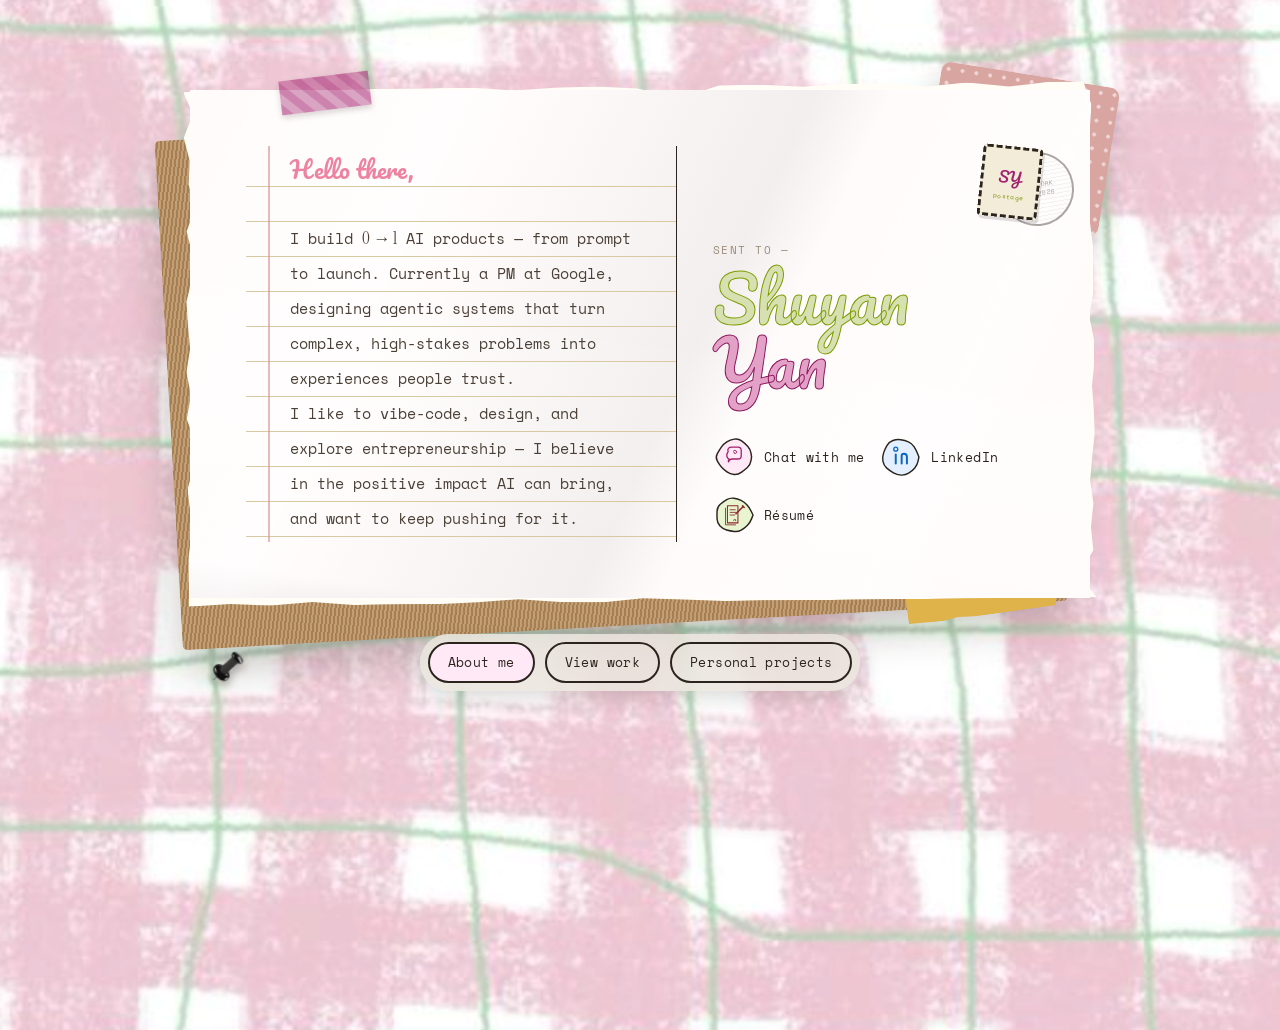
==== docs/index.html @ 8e90c684 "Initial commit" ====
<!DOCTYPE html>
<html lang="en">
<head>
<meta charset="utf-8">
<meta name="viewport" content="width=device-width, initial-scale=1">
<title>Shuyan Yan — Product Manager, Builder, Artist</title>
<link rel="preconnect" href="https://fonts.googleapis.com">
<link rel="preconnect" href="https://fonts.gstatic.com" crossorigin="">
<link href="https://fonts.googleapis.com/css2?family=Instrument+Serif:ital@0;1&family=Hanken+Grotesk:wght@400;500;600;700&family=Pacifico&family=Space+Mono:wght@400;700&display=swap" rel="stylesheet">
<link rel="stylesheet" href="css/style.css">
</head>
<body>

<div id="view-root" class="view-root">

  <!-- ============ ABOUT ME POSTCARD ============ -->
  <section id="view-about" class="postcard-view">
  <div style="width:100%; max-width:900px; animation:cardIn .45s cubic-bezier(.2,.7,.2,1); position:relative;">
    <div style="position: absolute; top: 26px; left: -22px; right: 36px; bottom: -28px; background-color: #b78e5c; background-image: repeating-linear-gradient(100deg, rgba(255,255,255,0.15) 0 2px, rgba(60,40,20,0.14) 2px 4px); border-radius: 5px; transform: rotate(-3.2deg); box-shadow: 0 20px 40px rgba(43,36,29,0.25); z-index: 0"></div>
    <div style="position:absolute; top:-16px; right:-20px; width:180px; height:150px; background-color:#d9a5a0; background-image:radial-gradient(circle, rgba(255,255,255,0.55) 1.6px, transparent 1.7px); background-size:14px 14px; border-radius:10px; transform:rotate(9deg); box-shadow:0 14px 28px rgba(43,36,29,0.2); z-index:0;"></div>
    <div style="position:absolute; bottom:-18px; right:40px; width:150px; height:120px; background-color:#e0b24a; transform:rotate(-8deg); filter:drop-shadow(0 10px 18px rgba(43,36,29,0.22)); z-index:0; clip-path:polygon(0% 0%, 11.11% 0%, 22.22% 0%, 33.33% 1.37%, 44.44% 0%, 55.56% 0.46%, 66.67% 0%, 77.78% 0.83%, 88.89% 0.18%, 100% 0.51%, 100% 11.11%, 100% 22.22%, 99.69% 33.33%, 99.17% 44.44%, 99.64% 55.56%, 99.45% 66.67%, 99.58% 77.78%, 100% 88.89%, 98.95% 100%, 88.89% 100%, 77.78% 99.86%, 66.67% 99.9%, 55.56% 100%, 44.44% 99.69%, 33.33% 98.42%, 22.22% 100%, 11.11% 99.16%, 0% 98.48%, 0% 88.89%, 0% 77.78%, 0.72% 66.67%, 0.79% 55.56%, 0.01% 44.44%, 0.55% 33.33%, 0% 22.22%, 0% 11.11%);"></div>
    <div style="position:absolute; inset:-4px; z-index:1; background:#fffdf6; transform:rotate(-0.6deg); clip-path:polygon(0.00% 0.30%, 4.55% 0.00%, 9.09% 0.00%, 13.64% 0.41%, 18.18% 0.14%, 22.73% 0.00%, 27.27% 0.00%, 31.82% 0.00%, 36.36% 0.62%, 40.91% 0.17%, 45.45% 0.00%, 50.00% 0.49%, 54.55% 2.48%, 59.09% 0.00%, 63.64% 0.00%, 68.18% 0.48%, 72.73% 0.00%, 77.27% 0.00%, 81.82% 0.69%, 86.36% 0.00%, 90.91% 0.85%, 95.45% 0.00%, 99.11% 0.00%, 100.00% 4.55%, 99.78% 9.09%, 99.65% 13.64%, 99.61% 18.18%, 99.23% 22.73%, 99.68% 27.27%, 100.00% 31.82%, 100.00% 36.36%, 100.00% 40.91%, 99.49% 45.45%, 100.00% 50.00%, 100.00% 54.55%, 99.73% 59.09%, 99.90% 63.64%, 99.98% 68.18%, 99.67% 72.73%, 99.42% 77.27%, 99.75% 81.82%, 99.45% 86.36%, 99.69% 90.91%, 98.12% 95.45%, 100.00% 100.00%, 95.45% 100.00%, 90.91% 100.00%, 86.36% 100.00%, 81.82% 100.00%, 77.27% 100.00%, 72.73% 100.00%, 68.18% 99.99%, 63.64% 99.91%, 59.09% 100.00%, 54.55% 99.61%, 50.00% 99.27%, 45.45% 100.00%, 40.91% 99.82%, 36.36% 99.20%, 31.82% 99.74%, 27.27% 100.00%, 22.73% 100.00%, 18.18% 100.00%, 13.64% 99.31%, 9.09% 99.93%, 4.55% 99.56%, 0.00% 100.00%, 0.00% 95.45%, 0.00% 90.91%, 0.36% 86.36%, 0.30% 81.82%, 0.00% 77.27%, 0.73% 72.73%, 0.95% 68.18%, 0.00% 63.64%, 0.49% 59.09%, 0.02% 54.55%, 0.45% 50.00%, 0.24% 45.45%, 0.10% 40.91%, 0.76% 36.36%, 0.82% 31.82%, 0.20% 27.27%, 1.17% 22.73%, 0.47% 18.18%, 0.62% 13.64%, 0.00% 9.09%, 1.02% 4.55%);"></div>
    <div style="position: relative; z-index: 1; background-color: #f2ead7; background-image: linear-gradient(115deg, rgba(255,255,255,0) 0%, rgba(255,255,255,0.55) 24%, rgba(255,255,255,0) 30%, rgba(43,36,29,0.1) 55%, rgba(43,36,29,0) 62%, rgba(255,255,255,0.45) 80%, rgba(255,255,255,0) 88%), linear-gradient(8deg, rgba(43,36,29,0.12) 0%, rgba(43,36,29,0) 6%, rgba(255,255,255,0.4) 46%, rgba(255,255,255,0) 52%), url("assets/paper-noise.png"); background-size: 100% 100%, 100% 100%, 140px 140px; background-repeat: no-repeat, no-repeat, repeat; border: 2.5px solid #2b241d; border-radius: 14px; filter:drop-shadow(0 24px 38px rgba(43,36,29,0.28)); overflow: hidden; transform: rotate(-0.6deg); border-style: none; clip-path:polygon(0.00% 0.30%, 4.55% 0.00%, 9.09% 0.00%, 13.64% 0.41%, 18.18% 0.14%, 22.73% 0.00%, 27.27% 0.00%, 31.82% 0.00%, 36.36% 0.62%, 40.91% 0.17%, 45.45% 0.00%, 50.00% 0.49%, 54.55% 2.48%, 59.09% 0.00%, 63.64% 0.00%, 68.18% 0.48%, 72.73% 0.00%, 77.27% 0.00%, 81.82% 0.69%, 86.36% 0.00%, 90.91% 0.85%, 95.45% 0.00%, 99.11% 0.00%, 100.00% 4.55%, 99.78% 9.09%, 99.65% 13.64%, 99.61% 18.18%, 99.23% 22.73%, 99.68% 27.27%, 100.00% 31.82%, 100.00% 36.36%, 100.00% 40.91%, 99.49% 45.45%, 100.00% 50.00%, 100.00% 54.55%, 99.73% 59.09%, 99.90% 63.64%, 99.98% 68.18%, 99.67% 72.73%, 99.42% 77.27%, 99.75% 81.82%, 99.45% 86.36%, 99.69% 90.91%, 98.12% 95.45%, 100.00% 100.00%, 95.45% 100.00%, 90.91% 100.00%, 86.36% 100.00%, 81.82% 100.00%, 77.27% 100.00%, 72.73% 100.00%, 68.18% 99.99%, 63.64% 99.91%, 59.09% 100.00%, 54.55% 99.61%, 50.00% 99.27%, 45.45% 100.00%, 40.91% 99.82%, 36.36% 99.20%, 31.82% 99.74%, 27.27% 100.00%, 22.73% 100.00%, 18.18% 100.00%, 13.64% 99.31%, 9.09% 99.93%, 4.55% 99.56%, 0.00% 100.00%, 0.00% 95.45%, 0.00% 90.91%, 0.36% 86.36%, 0.30% 81.82%, 0.00% 77.27%, 0.73% 72.73%, 0.95% 68.18%, 0.00% 63.64%, 0.49% 59.09%, 0.02% 54.55%, 0.45% 50.00%, 0.24% 45.45%, 0.10% 40.91%, 0.76% 36.36%, 0.82% 31.82%, 0.20% 27.27%, 1.17% 22.73%, 0.47% 18.18%, 0.62% 13.64%, 0.00% 9.09%, 1.02% 4.55%);">
      <div style="position:absolute; inset:8px; border:1px solid #cbb994; border-radius:8px; pointer-events:none;"></div>
      <div style="position:absolute; top:-14px; left:clamp(30px,10%,120px); width:90px; height:34px; background:repeating-linear-gradient(45deg, rgba(162,32,110,0.55) 0 8px, rgba(162,32,110,0.4) 8px 16px); transform:rotate(-7deg); box-shadow:0 3px 6px rgba(43,36,29,0.18); z-index:8;"></div>

      <div style="padding: clamp(28px,5vw,56px); position: relative; background-color: #FFFBFB; background-image: linear-gradient(115deg, rgba(255,255,255,0) 0%, rgba(255,255,255,0.5) 24%, rgba(255,255,255,0) 30%, rgba(43,36,29,0.06) 55%, rgba(43,36,29,0) 62%, rgba(255,255,255,0.4) 80%, rgba(255,255,255,0) 88%), linear-gradient(8deg, rgba(43,36,29,0.07) 0%, rgba(43,36,29,0) 6%, rgba(255,255,255,0.35) 46%, rgba(255,255,255,0) 52%), url("assets/paper-noise.png"); background-size: 100% 100%, 100% 100%, 140px 140px; background-repeat: no-repeat, no-repeat, repeat; background-blend-mode: multiply, multiply, multiply">
        <div style="display:grid; grid-template-columns:minmax(0,1.2fr) minmax(0,1fr); gap:0; align-items:stretch;">

          <!-- MESSAGE SIDE -->
          <div style="position:relative; padding:6px clamp(20px,3vw,36px) 6px 4px; background-image:repeating-linear-gradient(to bottom, transparent 0 34px, #d8c9a3 34px 35px); background-position:0 6px;">
            <div style="position:absolute; top:0; bottom:0; left:clamp(12px,2vw,22px); width:1.5px; background:#d69090; opacity:0.6;"></div>
            <div style="padding-left:clamp(26px,3.8vw,40px);">
              <p style="margin: 0 0 34px; font-family: 'Pacifico',cursive; font-size: 24px; color: #ED83A1; line-height: 35px">Hello there,</p>
              <p style="margin:0; font-family:'Space Mono',monospace; font-size:15px; line-height:35px; color:#4a4036;">I build <span style="font-family:'Instrument Serif',serif; font-size:1.15em;">0 → 1</span> AI products — from prompt to launch. Currently a PM at Google, designing agentic systems that turn complex, high-stakes problems into experiences people trust.</p>
              <p style="margin:0; font-family:'Space Mono',monospace; font-size:15px; line-height:35px; color:#4a4036;">I like to vibe-code, design, and explore entrepreneurship — I believe in the positive impact AI can bring, and want to keep pushing for it.</p>
            </div>
          </div>

          <!-- ADDRESS SIDE -->
          <div style="position:relative; padding:0 0 0 clamp(20px,3vw,36px); border-left:1.5px solid #2b241d; display:flex; flex-direction:column;">
            <div style="display:flex; justify-content:flex-end; height:70px; margin-bottom:clamp(14px,3vh,26px);">
              <div style="position:relative; width:54px; height:66px;">
                <div style="position:absolute; top:6px; left:20px; width:70px; height:70px; border-radius:50%; border:2px solid #2b241d; opacity:0.4; mix-blend-mode:multiply; transform:rotate(-10deg); display:flex; flex-direction:column; align-items:center; justify-content:center; background:repeating-linear-gradient(0deg, transparent 0 3px, rgba(43,36,29,0.12) 3px 4px);">
                  <span style="font-family:'Space Mono',monospace; font-size:6.5px; letter-spacing:0.05em; color:#2b241d;">NEW YORK</span>
                  <span style="font-family:'Space Mono',monospace; font-size:6.5px; letter-spacing:0.05em; color:#2b241d;">JUL 2026</span>
                </div>
                <div style="position:relative; width:54px; height:66px; background:#f3ecd8; border:3px dashed #2b241d; border-radius:4px; transform:rotate(6deg); display:flex; flex-direction:column; align-items:center; justify-content:center; gap:2px; box-shadow:2px 3px 0 rgba(43,36,29,0.15);">
                  <span style="font-family:'Pacifico',cursive; font-size:15px; color:#a2206e;">SY</span>
                  <span style="font-family:'Space Mono',monospace; font-size:6px; letter-spacing:0.08em; color:#729003;">postage</span>
                </div>
              </div>
            </div>

            <div style="font-family:'Space Mono',monospace; font-size:10.5px; letter-spacing:0.14em; text-transform:uppercase; color:#9a8c78; margin-bottom:8px;">Sent to —</div>
            <h1 style="margin:0; font-family:'Pacifico',cursive; font-weight:400; font-size:clamp(38px,6vw,64px); line-height:1;"><span style="display:block; color:#d7e0b1; -webkit-text-stroke:1px #7c9c00; text-shadow:0 0 0.5px #e5f2bc; animation:glowPulse 4.5s ease-in-out infinite;">Shuyan</span><span style="display:block; color:#e4a1c8; -webkit-text-stroke:1px #8e1a5e; text-shadow:0 0 0.5px #ffd9ee; animation:glowPulse 4.5s ease-in-out infinite 0.6s;">Yan</span></h1>

            <div style="margin-top:12px; padding-top:8px; background-image:repeating-linear-gradient(to bottom, transparent 0 27px, #e2d8c6 27px 28px);"></div>

            <div style="display:flex; flex-wrap:wrap; gap:16px; margin-top:22px;">
              <a href="mailto:hello@shuyanyan.com?subject=Let's%20chat" class="contact-link">
                <svg width="42" height="42" viewBox="0 0 64 64" aria-hidden="true">
                  <path d="M58.8 32.0 Q58.8 32.0 57.8 38.0 Q56.9 44.0 52.4 47.9 Q47.8 51.9 43.0 55.5 Q38.2 59.1 32.1 58.6 Q26.0 58.1 21.3 54.7 Q16.6 51.3 12.8 47.2 Q9.1 43.0 6.3 37.5 Q3.5 32.0 6.6 26.7 Q9.8 21.3 13.0 16.7 Q16.1 12.1 21.1 9.0 Q26.1 5.9 32.3 4.8 Q38.5 3.7 43.6 7.4 Q48.6 11.1 52.8 15.6 Q56.9 20.0 57.9 26.0 Z" fill="#ffe9f6" stroke="#2b241d" stroke-width="2.2" stroke-linecap="round" stroke-linejoin="round"></path>
                  <path d="M23 24 Q21 17 29 17 L38 17 Q43 17 43 22 L43 30 Q43 35 38 35 L29 35 Q27 35 25.5 36.5 L23.5 39.5 Q23 36.5 24.5 35 Q21 34 21 28 Z" fill="none" stroke="#a2206e" stroke-width="2" stroke-linecap="round" stroke-linejoin="round"></path>
                  <path d="M31 23 q2.5 -2.5 4.5 0 q2 2.6 -1 3.6 q-2.8 0.9 -2.6 -1.6" fill="none" stroke="#a2206e" stroke-width="1.5" stroke-linecap="round"></path>
                </svg>
                Chat with me
              </a>
              <a href="https://www.linkedin.com/in/shuyan-yan" target="_blank" rel="noopener" class="contact-link">
                <svg width="42" height="42" viewBox="0 0 64 64" aria-hidden="true">
                  <path d="M59.3 32.0 Q59.3 32.0 58.1 38.0 Q57.0 44.0 53.0 48.7 Q49.1 53.4 43.7 56.7 Q38.4 60.0 32.1 59.6 Q25.8 59.1 20.5 56.1 Q15.2 53.1 10.3 48.9 Q5.5 44.8 4.4 38.4 Q3.4 32.0 5.4 26.1 Q7.3 20.1 10.5 14.6 Q13.7 9.1 19.7 6.9 Q25.8 4.6 31.8 5.7 Q37.8 6.7 43.2 8.9 Q48.6 11.2 51.8 16.1 Q55.0 20.9 57.2 26.5 Z" fill="#e4f0ff" stroke="#2b241d" stroke-width="2.2" stroke-linecap="round" stroke-linejoin="round"></path>
                  <circle cx="24" cy="20" r="3" fill="none" stroke="#0a66c2" stroke-width="2"></circle>
                  <path d="M24 28 L24 42" stroke="#0a66c2" stroke-width="3" stroke-linecap="round"></path>
                  <path d="M33 42 L33 30 Q33 27 36.5 27 Q41 27 41 32 L41 42" fill="none" stroke="#0a66c2" stroke-width="3" stroke-linecap="round" stroke-linejoin="round"></path>
                </svg>
                LinkedIn
              </a>
              <a href="Shuyan-Yan-Resume.pdf" download="" class="contact-link">
                <svg width="42" height="42" viewBox="0 0 64 64" aria-hidden="true">
                  <path d="M61.0 32.0 Q61.0 32.0 58.7 37.9 Q56.5 43.8 52.2 47.9 Q48.0 52.1 43.0 55.0 Q37.9 57.9 32.2 57.1 Q26.5 56.3 20.7 54.8 Q15.0 53.3 10.7 48.8 Q6.4 44.3 6.2 38.2 Q5.9 32.0 6.2 25.8 Q6.4 19.7 11.1 15.7 Q15.8 11.7 20.9 8.7 Q26.0 5.6 31.8 6.5 Q37.6 7.3 42.7 9.8 Q47.7 12.3 51.6 16.5 Q55.5 20.7 58.2 26.3 Z" fill="#e8f5d0" stroke="#2b241d" stroke-width="2.2" stroke-linecap="round" stroke-linejoin="round"></path>
                  <path d="M22 18 L38 18 L38 44 L22 44 Z" fill="none" stroke="#8a2a2a" stroke-width="1.6" stroke-linejoin="round"></path>
                  <path d="M19 21 L19 47 L35 47" fill="none" stroke="#8a2a2a" stroke-width="1.3" stroke-linejoin="round"></path>
                  <path d="M26 24 L34 24 M26 28 L35 28 M26 32 L33 32" stroke="#8a2a2a" stroke-width="1.3" stroke-linecap="round"></path>
                  <path d="M31 40 q2 -2.5 3.5 -0.8 q1.2 1.4 -0.8 1.6" fill="none" stroke="#8a2a2a" stroke-width="1.3" stroke-linecap="round"></path>
                  <path d="M35 30 L46 19" stroke="#8a2a2a" stroke-width="2.4" stroke-linecap="round"></path>
                  <path d="M45 18 L47.5 20.5" stroke="#8a2a2a" stroke-width="2.4" stroke-linecap="round"></path>
                </svg>
                Résumé
              </a>
            </div>
          </div>
        </div>
      </div>
      <img src="assets/pin-black.png" style="position: absolute; width: 36px; transform: rotate(13deg); filter: drop-shadow(2px 5px 4px rgba(43,36,29,0.35)); z-index: 9; pointer-events: none; left: 24px; top: 558px" alt="">
    </div>
  </div>
  </section>

  <!-- ============ WORK POSTCARD ============ -->
  <section id="view-work" class="postcard-view hidden">
  <div style="width: 100%; max-width: 980px; animation: cardIn .45s cubic-bezier(.2,.7,.2,1); position: relative">
    <div style="position: absolute; top: 26px; left: 34px; right: -24px; bottom: -26px; background-color: #b78e5c; background-image: repeating-linear-gradient(100deg, rgba(255,255,255,0.15) 0 2px, rgba(60,40,20,0.14) 2px 4px); border-radius: 10px; transform: rotate(2.8deg); box-shadow: 0 20px 40px rgba(43,36,29,0.25); z-index: 0; width: 796px; height: 828px"></div>
    <div style="position:absolute; top:-16px; left:-20px; width:180px; height:150px; background-color:#a9bd8f; background-image:linear-gradient(45deg, rgba(255,255,255,0.35) 25%, transparent 25%, transparent 75%, rgba(255,255,255,0.35) 75%), linear-gradient(45deg, rgba(255,255,255,0.35) 25%, transparent 25%, transparent 75%, rgba(255,255,255,0.35) 75%); background-size:16px 16px; background-position:0 0, 8px 8px; border-radius:10px; transform:rotate(-9deg); box-shadow:0 14px 28px rgba(43,36,29,0.2); z-index:0;"></div>
    <div style="position:absolute; bottom:-18px; left:44px; width:150px; height:120px; background-color:#e0785a; transform:rotate(7deg); filter:drop-shadow(0 10px 18px rgba(43,36,29,0.22)); z-index:0; clip-path:polygon(0% 1.35%, 11.11% 0%, 22.22% 0.19%, 33.33% 0%, 44.44% 0%, 55.56% 0.4%, 66.67% 0%, 77.78% 0.55%, 88.89% 0%, 100% 0%, 100% 11.11%, 100% 22.22%, 99.69% 33.33%, 100% 44.44%, 99.92% 55.56%, 99.12% 66.67%, 99.39% 77.78%, 98.96% 88.89%, 100% 100%, 88.89% 98.65%, 77.78% 98.93%, 66.67% 100%, 55.56% 98.74%, 44.44% 100%, 33.33% 99.77%, 22.22% 99.31%, 11.11% 98.58%, 0% 100%, 0% 88.89%, 0.67% 77.78%, 0.07% 66.67%, 1.26% 55.56%, 0% 44.44%, 0% 33.33%, 0.79% 22.22%, 0.54% 11.11%);"></div>
    <div style="position: absolute; inset: -4px; z-index: 1; background: #fffdf6; transform: rotate(0.5deg); clip-path: polygon(0.00% 0.00%, 4.55% 0.34%, 9.09% 0.00%, 13.64% 0.00%, 18.18% 0.00%, 22.73% 0.60%, 27.27% 0.12%, 31.82% 1.19%, 36.36% 0.00%, 40.91% 0.00%, 45.45% 0.00%, 50.00% 0.38%, 54.55% 0.00%, 59.09% 0.00%, 63.64% 0.69%, 68.18% 0.00%, 72.73% 0.00%, 77.27% 0.32%, 81.82% 0.00%, 86.36% 0.00%, 90.91% 0.00%, 95.45% 0.00%, 100.00% 0.00%, 100.00% 4.55%, 98.34% 9.09%, 100.00% 13.64%, 100.00% 18.18%, 100.00% 22.73%, 100.00% 27.27%, 99.34% 31.82%, 100.00% 36.36%, 99.18% 40.91%, 99.87% 45.45%, 99.62% 50.00%, 99.21% 54.55%, 99.23% 59.09%, 96.95% 63.64%, 99.39% 68.18%, 99.49% 72.73%, 100.00% 77.27%, 99.62% 81.82%, 99.59% 86.36%, 100.00% 90.91%, 99.77% 95.45%, 100.00% 100.00%, 95.45% 99.99%, 90.91% 100.00%, 86.36% 99.89%, 81.82% 99.68%, 77.27% 100.00%, 72.73% 97.62%, 68.18% 100.00%, 63.64% 99.29%, 59.09% 100.00%, 54.55% 100.00%, 50.00% 100.00%, 45.45% 99.69%, 40.91% 100.00%, 36.36% 100.00%, 31.82% 100.00%, 27.27% 99.61%, 22.73% 100.00%, 18.18% 99.36%, 13.64% 100.00%, 9.09% 100.00%, 4.55% 100.00%, 0.00% 100.00%, 0.00% 95.45%, 0.00% 90.91%, 0.65% 86.36%, 0.65% 81.82%, 0.00% 77.27%, 0.84% 72.73%, 2.43% 68.18%, 0.10% 63.64%, 0.00% 59.09%, 1.26% 54.55%, 0.00% 50.00%, 0.00% 45.45%, 0.00% 40.91%, 0.00% 36.36%, 0.00% 31.82%, 1.09% 27.27%, 0.55% 22.73%, 0.00% 18.18%, 0.24% 13.64%, 0.00% 9.09%, 0.42% 4.55%); left: -1px; top: -2px"></div>
    <div style="position: relative; z-index: 1; background-color: #f2ead7; background-image: linear-gradient(115deg, rgba(255,255,255,0) 0%, rgba(255,255,255,0.55) 24%, rgba(255,255,255,0) 30%, rgba(43,36,29,0.1) 55%, rgba(43,36,29,0) 62%, rgba(255,255,255,0.45) 80%, rgba(255,255,255,0) 88%), linear-gradient(8deg, rgba(43,36,29,0.12) 0%, rgba(43,36,29,0) 6%, rgba(255,255,255,0.4) 46%, rgba(255,255,255,0) 52%), url("assets/paper-noise.png"); background-size: 100% 100%, 100% 100%, 140px 140px; background-repeat: no-repeat, no-repeat, repeat; border-radius: 14px; filter: drop-shadow(0 24px 38px rgba(43,36,29,0.28)); overflow: hidden; transform: rotate(0.5deg); clip-path: polygon(0.00% 0.00%, 4.55% 0.34%, 9.09% 0.00%, 13.64% 0.00%, 18.18% 0.00%, 22.73% 0.60%, 27.27% 0.12%, 31.82% 1.19%, 36.36% 0.00%, 40.91% 0.00%, 45.45% 0.00%, 50.00% 0.38%, 54.55% 0.00%, 59.09% 0.00%, 63.64% 0.69%, 68.18% 0.00%, 72.73% 0.00%, 77.27% 0.32%, 81.82% 0.00%, 86.36% 0.00%, 90.91% 0.00%, 95.45% 0.00%, 100.00% 0.00%, 100.00% 4.55%, 98.34% 9.09%, 100.00% 13.64%, 100.00% 18.18%, 100.00% 22.73%, 100.00% 27.27%, 99.34% 31.82%, 100.00% 36.36%, 99.18% 40.91%, 99.87% 45.45%, 99.62% 50.00%, 99.21% 54.55%, 99.23% 59.09%, 96.95% 63.64%, 99.39% 68.18%, 99.49% 72.73%, 100.00% 77.27%, 99.62% 81.82%, 99.59% 86.36%, 100.00% 90.91%, 99.77% 95.45%, 100.00% 100.00%, 95.45% 99.99%, 90.91% 100.00%, 86.36% 99.89%, 81.82% 99.68%, 77.27% 100.00%, 72.73% 97.62%, 68.18% 100.00%, 63.64% 99.29%, 59.09% 100.00%, 54.55% 100.00%, 50.00% 100.00%, 45.45% 99.69%, 40.91% 100.00%, 36.36% 100.00%, 31.82% 100.00%, 27.27% 99.61%, 22.73% 100.00%, 18.18% 99.36%, 13.64% 100.00%, 9.09% 100.00%, 4.55% 100.00%, 0.00% 100.00%, 0.00% 95.45%, 0.00% 90.91%, 0.65% 86.36%, 0.65% 81.82%, 0.00% 77.27%, 0.84% 72.73%, 2.43% 68.18%, 0.10% 63.64%, 0.00% 59.09%, 1.26% 54.55%, 0.00% 50.00%, 0.00% 45.45%, 0.00% 40.91%, 0.00% 36.36%, 0.00% 31.82%, 1.09% 27.27%, 0.55% 22.73%, 0.00% 18.18%, 0.24% 13.64%, 0.00% 9.09%, 0.42% 4.55%)">
      <div style="position: absolute; inset: 8px; border: 1px solid #cbb994; border-radius: 8px; pointer-events: none; left: 23px; top: 25px"></div>
      <div style="position:absolute; top:-14px; right:clamp(30px,10%,120px); width:90px; height:34px; background:repeating-linear-gradient(45deg, rgba(114,144,3,0.55) 0 8px, rgba(114,144,3,0.4) 8px 16px); transform:rotate(6deg); box-shadow:0 3px 6px rgba(43,36,29,0.18); z-index:8;"></div>

      <div style="padding: clamp(30px,5vw,56px); position: relative; background-color: #FFFBFBD4; background-image: linear-gradient(115deg, rgba(255,255,255,0) 0%, rgba(255,255,255,0.5) 24%, rgba(255,255,255,0) 30%, rgba(43,36,29,0.06) 55%, rgba(43,36,29,0) 62%, rgba(255,255,255,0.4) 80%, rgba(255,255,255,0) 88%), linear-gradient(8deg, rgba(43,36,29,0.07) 0%, rgba(43,36,29,0) 6%, rgba(255,255,255,0.35) 46%, rgba(255,255,255,0) 52%), url("assets/paper-noise.png"); background-size: 100% 100%, 100% 100%, 140px 140px; background-repeat: no-repeat, no-repeat, repeat; background-blend-mode: multiply, multiply, multiply; max-height:calc(100vh - 210px); overflow-y:auto;">
        <div style="display:flex; align-items:center; justify-content:space-between; gap:16px; margin-bottom:clamp(28px,4vh,44px);">
          <h2 style="margin:0; font-family:'Space Mono',monospace; font-weight:400; font-size:clamp(26px,3.4vw,42px); line-height:1.1; color:#2b241d;">Where I've worked</h2>
          <div style="width:52px; height:64px; background:#f3ecd8; border:3px dashed #2b241d; border-radius:4px; transform:rotate(-5deg); display:flex; flex-direction:column; align-items:center; justify-content:center; gap:2px; flex-shrink:0; box-shadow:2px 3px 0 rgba(43,36,29,0.15);">
            <span style="font-family:'Pacifico',cursive; font-size:14px; color:#a2206e;">SY</span>
            <span style="font-family:'Space Mono',monospace; font-size:6px; letter-spacing:0.08em; color:#729003;">postage</span>
          </div>
        </div>

        <div style="display:grid; grid-template-columns:110px 1fr; gap:clamp(16px,3vw,32px); padding:22px 0; border-top:1px solid #dccfb8;">
          <div style="font-family:'Space Mono',monospace; font-size:13px; color:#6f6354; letter-spacing:0.03em; padding-top:5px;">2025 — Now</div>
          <div>
            <h3 style="margin:0 0 4px; font-size:clamp(17px,1.8vw,22px); font-weight:600; color:#2b241d; font-family:'Space Mono',monospace;">Product Manager <span style="color:#9a8c78; font-weight:400;">· Google Ads</span> <span style="color:#9b6d2b; font-weight:400;">· New York</span></h3>
            <p style="margin:0; font-size:14.5px; line-height:1.6; color:#4a4036; max-width:62ch;">Building AI agents that help advertisers understand the effectiveness of their marketing investments — combining reasoning, tools, and human-in-the-loop flows to make measurement clear and trustworthy.</p>
            <div style="margin-top:16px; display:flex; flex-direction:column; gap:8px;">
              <div style="font-family:'Space Mono',monospace; font-size:10.5px; letter-spacing:0.1em; text-transform:uppercase; color:var(--accent,#b5613a);">↗ Recent launch &amp; press</div>
              <a href="https://blog.google/products/ads-commerce/ask-advisor/" target="_blank" rel="noopener" class="press-link" style="display:flex; flex-direction:column; gap:6px; max-width:360px; padding:13px 15px; background:#ffffff; border:1px solid #e2d8c6; border-radius:14px; text-decoration:none;">
                <span style="display:flex; align-items:center; justify-content:space-between; font-family:'Space Mono',monospace; font-size:10px; letter-spacing:0.06em; text-transform:uppercase; color:#9a8c78;"><span>Google Ads Blog</span><span>May 2026 →</span></span>
                <span style="font-size:13.5px; line-height:1.4; font-weight:600; color:#2b241d;">Meet Ask Advisor, your new AI-powered collaborator</span>
              </a>
            </div>
          </div>
        </div>

        <div style="display:grid; grid-template-columns:110px 1fr; gap:clamp(16px,3vw,32px); padding:22px 0; border-top:1px solid #dccfb8;">
          <div style="font-family:'Space Mono',monospace; font-size:13px; color:#6f6354; letter-spacing:0.03em; padding-top:5px;">2024 — 2025</div>
          <div>
            <h3 style="margin: 0 0 4px; font-size: clamp(17px,1.8vw,22px); font-weight: 600; color: #2b241d; font-family: 'Space Mono',monospace;">Associate Product Manager <span style="color: rgb(154, 140, 120); font-weight: 400;">· Google Search&nbsp;</span><span style="color: rgb(154, 140, 120); font-weight: 400; font-size: clamp(17px, 1.8vw, 22px);">·  Bay Area</span></h3><p style="margin:0; font-size:14.5px; line-height:1.6; color:#4a4036; max-width:62ch;">Shipped LLM-powered experiences in Google Search — from prototyping and prompt design to evaluation and large-scale launch.</p>
          </div>
        </div>

        <div style="display:grid; grid-template-columns:110px 1fr; gap:clamp(16px,3vw,32px); padding:22px 0; border-top:1px solid #dccfb8;">
          <div style="font-family:'Space Mono',monospace; font-size:13px; color:#6f6354; letter-spacing:0.03em; padding-top:5px;">Earlier</div>
          <div>
            <h3 style="margin:0 0 12px; font-size:clamp(17px,1.8vw,22px); font-weight:600; color:#2b241d; font-family:'Space Mono',monospace;">Internships</h3>
            <div style="display:flex; flex-wrap:wrap; gap:8px;">
              <span style="font-family:'Space Mono',monospace; font-size:12px; color:#3a3128; border:1px solid #dccfb8; padding:7px 13px; border-radius:100px; background:#f6f1e7;">Google ChromeOS</span>
              <span style="font-family:'Space Mono',monospace; font-size:12px; color:#3a3128; background:#f6f1e7; border:1px solid #dccfb8; padding:7px 13px; border-radius:100px;">Microsoft</span>
              <span style="font-family:'Space Mono',monospace; font-size:12px; color:#3a3128; background:#f6f1e7; border:1px solid #dccfb8; padding:7px 13px; border-radius:100px;">ByteDance</span>
              <span style="font-family:'Space Mono',monospace; font-size:12px; color:#3a3128; background:#f6f1e7; border:1px solid #dccfb8; padding:7px 13px; border-radius:100px;">Coding it Forward</span>
            </div>
          </div>
        </div>

        <div style="display:grid; grid-template-columns:110px 1fr; gap:clamp(16px,3vw,32px); padding:22px 0 0; border-top:1px solid #dccfb8;">
          <div style="font-family:'Space Mono',monospace; font-size:13px; color:var(--accent,#b5613a); letter-spacing:0.03em; padding-top:5px;">Education</div>
          <div>
            <h3 style="margin:0 0 4px; font-size:clamp(17px,1.8vw,22px); font-weight:600; color:#2b241d; font-family:'Space Mono',monospace;">Bachelor's Degree <span style="color:#9a8c78; font-weight:400;">· [ Pomona College ]</span></h3>
            <p style="margin:0; font-size:14.5px; line-height:1.6; color:#4a4036; max-width:62ch;">[ Computer Science ] · [ 2024 ]</p>
          </div>
        </div>

        <div style="display:flex; justify-content:space-between; gap:12px; margin-top:clamp(28px,4vh,40px); padding-top:20px; border-top:1.5px dashed #d8c9a3;">
          <a onclick="goTo('about')" style="cursor:pointer; font-family:'Space Mono',monospace; font-size:12.5px; letter-spacing:0.03em; text-decoration:none; color:#2b241d;">← About me</a>
          <a onclick="goTo('projects')" style="cursor:pointer; font-family:'Space Mono',monospace; font-size:12.5px; letter-spacing:0.03em; text-decoration:none; color:#2b241d;">Personal projects →</a>
        </div>
      <img src="assets/pin-teal.png" style="position: absolute; top: 3px; left: 27px; width: 25px; transform: rotate(-10deg); filter: drop-shadow(rgba(43, 36, 29, 0.35) 2px 5px 4px); z-index: 9; pointer-events: none; height: 33px;" alt=""></div>
    </div>
  </div>
  </section>

  <!-- ============ PERSONAL PROJECTS POSTCARD ============ -->
  <section id="view-projects" class="postcard-view hidden">
  <div style="width:100%; max-width:1080px; animation:cardIn .45s cubic-bezier(.2,.7,.2,1); position:relative;">
    <div style="position:absolute; top:26px; left:-22px; right:34px; bottom:-28px; background-color:#b78e5c; background-image:repeating-linear-gradient(100deg, rgba(255,255,255,0.15) 0 2px, rgba(60,40,20,0.14) 2px 4px); border-radius:10px; transform:rotate(-2.8deg); box-shadow:0 20px 40px rgba(43,36,29,0.25); z-index:0;"></div>
    <div style="position:absolute; top:-16px; right:-22px; width:180px; height:150px; background-color:#8fa8bd; background-image:repeating-linear-gradient(0deg, rgba(255,255,255,0.32) 0 3px, transparent 3px 8px); border-radius:10px; transform:rotate(8deg); box-shadow:0 14px 28px rgba(43,36,29,0.2); z-index:0;"></div>
    <div style="position:absolute; bottom:-18px; left:38px; width:150px; height:120px; background-color:#e2a0c2; transform:rotate(-7deg); filter:drop-shadow(0 10px 18px rgba(43,36,29,0.22)); z-index:0; clip-path:polygon(0% 0%, 11.11% 0.55%, 22.22% 0%, 33.33% 0%, 44.44% 0%, 55.56% 1.03%, 66.67% 0%, 77.78% 0%, 88.89% 0%, 100% 1.37%, 99.39% 11.11%, 98.96% 22.22%, 100% 33.33%, 100% 44.44%, 99.01% 55.56%, 100% 66.67%, 100% 77.78%, 100% 88.89%, 99.69% 100%, 88.89% 99.31%, 77.78% 98.58%, 66.67% 100%, 55.56% 99.55%, 44.44% 98.55%, 33.33% 98.5%, 22.22% 100%, 11.11% 99.86%, 0% 99.9%, 0.79% 88.89%, 0.54% 77.78%, 0% 66.67%, 0% 55.56%, 1.35% 44.44%, 0% 33.33%, 0% 22.22%, 0% 11.11%);"></div>
    <div style="position:absolute; inset:-4px; z-index:1; background:#fffdf6; transform:rotate(-0.4deg); clip-path:polygon(0.00% 0.39%, 4.55% 0.33%, 9.09% 0.00%, 13.64% 0.22%, 18.18% 0.84%, 22.73% 0.00%, 27.27% 0.00%, 31.82% 0.63%, 36.36% 0.00%, 40.91% 0.57%, 45.45% 0.00%, 50.00% 0.00%, 54.55% 0.00%, 59.09% 0.00%, 63.64% 1.92%, 68.18% 1.24%, 72.73% 0.24%, 77.27% 0.00%, 81.82% 0.00%, 86.36% 0.00%, 90.91% 0.00%, 95.45% 0.00%, 99.35% 0.00%, 100.00% 4.55%, 100.00% 9.09%, 99.99% 13.64%, 99.47% 18.18%, 99.91% 22.73%, 99.67% 27.27%, 99.92% 31.82%, 99.59% 36.36%, 99.31% 40.91%, 100.00% 45.45%, 99.97% 50.00%, 100.00% 54.55%, 100.00% 59.09%, 99.95% 63.64%, 99.84% 68.18%, 100.00% 72.73%, 99.96% 77.27%, 100.00% 81.82%, 100.00% 86.36%, 99.12% 90.91%, 99.33% 95.45%, 100.00% 100.00%, 95.45% 100.00%, 90.91% 99.95%, 86.36% 99.92%, 81.82% 99.90%, 77.27% 99.73%, 72.73% 99.56%, 68.18% 97.86%, 63.64% 100.00%, 59.09% 99.88%, 54.55% 100.00%, 50.00% 99.72%, 45.45% 100.00%, 40.91% 100.00%, 36.36% 99.42%, 31.82% 99.76%, 27.27% 99.59%, 22.73% 99.94%, 18.18% 100.00%, 13.64% 100.00%, 9.09% 99.39%, 4.55% 100.00%, 0.49% 100.00%, 0.00% 95.45%, 0.00% 90.91%, 0.69% 86.36%, 0.05% 81.82%, 0.00% 77.27%, 0.09% 72.73%, 0.27% 68.18%, 0.00% 63.64%, 0.27% 59.09%, 0.00% 54.55%, 0.18% 50.00%, 0.00% 45.45%, 0.16% 40.91%, 0.43% 36.36%, 0.18% 31.82%, 0.00% 27.27%, 0.00% 22.73%, 0.00% 18.18%, 0.00% 13.64%, 0.00% 9.09%, 0.04% 4.55%);"></div>
    <div style="position: relative; z-index: 1; background-color: #f2ead7; background-image: linear-gradient(115deg, rgba(255,255,255,0) 0%, rgba(255,255,255,0.55) 24%, rgba(255,255,255,0) 30%, rgba(43,36,29,0.1) 55%, rgba(43,36,29,0) 62%, rgba(255,255,255,0.45) 80%, rgba(255,255,255,0) 88%), linear-gradient(8deg, rgba(43,36,29,0.12) 0%, rgba(43,36,29,0) 6%, rgba(255,255,255,0.4) 46%, rgba(255,255,255,0) 52%), url("assets/paper-noise.png"); background-size: 100% 100%, 100% 100%, 140px 140px; background-repeat: no-repeat, no-repeat, repeat; border-radius: 14px; filter: drop-shadow(0 24px 38px rgba(43,36,29,0.28)); overflow: hidden; transform: rotate(-0.4deg); clip-path: polygon(0.00% 0.39%, 4.55% 0.33%, 9.09% 0.00%, 13.64% 0.22%, 18.18% 0.84%, 22.73% 0.00%, 27.27% 0.00%, 31.82% 0.63%, 36.36% 0.00%, 40.91% 0.57%, 45.45% 0.00%, 50.00% 0.00%, 54.55% 0.00%, 59.09% 0.00%, 63.64% 1.92%, 68.18% 1.24%, 72.73% 0.24%, 77.27% 0.00%, 81.82% 0.00%, 86.36% 0.00%, 90.91% 0.00%, 95.45% 0.00%, 99.35% 0.00%, 100.00% 4.55%, 100.00% 9.09%, 99.99% 13.64%, 99.47% 18.18%, 99.91% 22.73%, 99.67% 27.27%, 99.92% 31.82%, 99.59% 36.36%, 99.31% 40.91%, 100.00% 45.45%, 99.97% 50.00%, 100.00% 54.55%, 100.00% 59.09%, 99.95% 63.64%, 99.84% 68.18%, 100.00% 72.73%, 99.96% 77.27%, 100.00% 81.82%, 100.00% 86.36%, 99.12% 90.91%, 99.33% 95.45%, 100.00% 100.00%, 95.45% 100.00%, 90.91% 99.95%, 86.36% 99.92%, 81.82% 99.90%, 77.27% 99.73%, 72.73% 99.56%, 68.18% 97.86%, 63.64% 100.00%, 59.09% 99.88%, 54.55% 100.00%, 50.00% 99.72%, 45.45% 100.00%, 40.91% 100.00%, 36.36% 99.42%, 31.82% 99.76%, 27.27% 99.59%, 22.73% 99.94%, 18.18% 100.00%, 13.64% 100.00%, 9.09% 99.39%, 4.55% 100.00%, 0.49% 100.00%, 0.00% 95.45%, 0.00% 90.91%, 0.69% 86.36%, 0.05% 81.82%, 0.00% 77.27%, 0.09% 72.73%, 0.27% 68.18%, 0.00% 63.64%, 0.27% 59.09%, 0.00% 54.55%, 0.18% 50.00%, 0.00% 45.45%, 0.16% 40.91%, 0.43% 36.36%, 0.18% 31.82%, 0.00% 27.27%, 0.00% 22.73%, 0.00% 18.18%, 0.00% 13.64%, 0.00% 9.09%, 0.04% 4.55%)">
      <div style="position:absolute; inset:8px; border:1px solid #cbb994; border-radius:8px; pointer-events:none;"></div>
      <div style="position:absolute; top:-14px; left:clamp(30px,8%,110px); width:90px; height:34px; background:repeating-linear-gradient(45deg, rgba(43,36,29,0.4) 0 8px, rgba(43,36,29,0.28) 8px 16px); transform:rotate(-6deg); box-shadow:0 3px 6px rgba(43,36,29,0.18); z-index:8;"></div>
      <img src="assets/pin-red.png" style="position:absolute; top:14px; right:24px; width:36px; transform:rotate(-13deg); filter:drop-shadow(2px 5px 4px rgba(43,36,29,0.35)); z-index:9; pointer-events:none;" alt="">
      <img src="assets/pin-pink-small.png" style="position:absolute; bottom:16px; left:30px; width:30px; transform:rotate(17deg); filter:drop-shadow(2px 5px 4px rgba(43,36,29,0.35)); z-index:9; pointer-events:none;" alt="">

      <div style="padding: clamp(30px,5vw,56px); position: relative; background-color: #FFFBFB; background-image: linear-gradient(115deg, rgba(255,255,255,0) 0%, rgba(255,255,255,0.5) 24%, rgba(255,255,255,0) 30%, rgba(43,36,29,0.06) 55%, rgba(43,36,29,0) 62%, rgba(255,255,255,0.4) 80%, rgba(255,255,255,0) 88%), linear-gradient(8deg, rgba(43,36,29,0.07) 0%, rgba(43,36,29,0) 6%, rgba(255,255,255,0.35) 46%, rgba(255,255,255,0) 52%), url("assets/paper-noise.png"); background-size: 100% 100%, 100% 100%, 140px 140px; background-repeat: no-repeat, no-repeat, repeat; background-blend-mode: multiply, multiply, multiply; max-height:calc(100vh - 210px); overflow-y:auto;">
        <div style="display:flex; align-items:flex-start; justify-content:space-between; gap:16px; margin-bottom:clamp(28px,4vh,40px);">
          <div>
            <h2 style="margin:0 0 8px; font-family:'Space Mono',monospace; font-weight:400; font-size:clamp(26px,3.4vw,42px); line-height:1.1; color:#2b241d;">Things I've Built</h2>
            <p style="margin:0; max-width:44ch; font-size:14px; line-height:1.6; color:#6f6354;">A mix of shipped products, side projects, and work in progress — most of them AI-powered.</p>
          </div>
        </div>

        <div style="display:flex; flex-wrap:wrap; justify-content:center; align-items:flex-start; gap:clamp(18px,2.4vw,28px); padding:14px 0 8px;">

          <div onclick="openProject('health')" class="stamp-card" style="--rot:-6deg; position:relative; width:172px; margin-top:0; cursor:pointer;">
            <div style="position:relative; aspect-ratio:0.84; background-color:#eaf2e6; padding:12px; box-shadow:0 16px 28px rgba(43,36,29,0.24); border-radius:2px;">
              <div style="position:absolute; inset:12px; background-image:repeating-linear-gradient(135deg,#dcebda 0,#dcebda 9px,#eaf3e8 9px,#eaf3e8 18px);"></div>
              <div style="position:absolute; inset:11px; border:1.5px solid #2b241d; opacity:0.55; pointer-events:none;"></div>
              <div style="position:relative; text-align:right; font-family:'Space Mono',monospace; font-size:11px; letter-spacing:0.14em; text-transform:uppercase; color:#2b241d; padding:2px 4px 0;">Health</div>
              <div style="position:absolute; top:36px; right:14px; width:46px; height:26px; background-image:repeating-linear-gradient(to bottom, #5a8a4e 0 2px, transparent 2px 7px); opacity:0.6; transform:rotate(-4deg);"></div>
              <div style="position:absolute; bottom:12px; left:12px; width:42px; height:42px; border-radius:50%; border:1.5px dashed #2b241d; opacity:0.65; display:flex; align-items:center; justify-content:center;">
                <span style="font-family:'Space Mono',monospace; font-size:8px; letter-spacing:0.06em; color:#2b241d;">SHIP</span>
              </div>
              <div style="position:absolute; top:-7px; left:0; right:0; height:14px; background-image:radial-gradient(circle at center, #fffbf6 6.5px, transparent 7px); background-size:16px 14px; background-repeat:repeat-x; background-position:center;"></div>
              <div style="position:absolute; bottom:-7px; left:0; right:0; height:14px; background-image:radial-gradient(circle at center, #fffbf6 6.5px, transparent 7px); background-size:16px 14px; background-repeat:repeat-x; background-position:center;"></div>
              <div style="position:absolute; top:0; bottom:0; left:-7px; width:14px; background-image:radial-gradient(circle at center, #fffbf6 6.5px, transparent 7px); background-size:14px 16px; background-repeat:repeat-y; background-position:center;"></div>
              <div style="position:absolute; top:0; bottom:0; right:-7px; width:14px; background-image:radial-gradient(circle at center, #fffbf6 6.5px, transparent 7px); background-size:14px 16px; background-repeat:repeat-y; background-position:center;"></div>
            </div>
            <div style="text-align:center; margin-top:10px;">
              <div style="font-family:'Space Mono',monospace; font-weight:600; font-size:12.5px; color:#2b241d;">Health Journal</div>
              <div style="font-family:'Space Mono',monospace; font-size:9.5px; color:#9a8c78; margin-top:2px;">Personal · LLM</div>
            </div>
          </div>

          <div onclick="openProject('stylist')" class="stamp-card" style="--rot:4deg; position:relative; width:172px; margin-top:20px; cursor:pointer;">
            <div style="position:relative; aspect-ratio:0.84; background-color:#f5e9df; padding:12px; box-shadow:0 16px 28px rgba(43,36,29,0.24); border-radius:2px;">
              <div style="position:absolute; inset:12px; background-image:repeating-linear-gradient(135deg,#f0e0d3 0,#f0e0d3 9px,#f6ece0 9px,#f6ece0 18px);"></div>
              <div style="position:absolute; inset:11px; border:1.5px solid #2b241d; opacity:0.55; pointer-events:none;"></div>
              <div style="position:relative; text-align:right; font-family:'Space Mono',monospace; font-size:11px; letter-spacing:0.14em; text-transform:uppercase; color:#2b241d; padding:2px 4px 0;">Stylist</div>
              <div style="position:absolute; top:36px; right:14px; width:46px; height:26px; background-image:repeating-linear-gradient(to bottom, #b5613a 0 2px, transparent 2px 7px); opacity:0.6; transform:rotate(-4deg);"></div>
              <div style="position:absolute; bottom:12px; left:12px; width:42px; height:42px; border-radius:50%; border:1.5px dashed #2b241d; opacity:0.65; display:flex; align-items:center; justify-content:center;">
                <span style="font-family:'Space Mono',monospace; font-size:8px; letter-spacing:0.06em; color:#2b241d;">WIP</span>
              </div>
              <div style="position:absolute; top:-7px; left:0; right:0; height:14px; background-image:radial-gradient(circle at center, #fffbf6 6.5px, transparent 7px); background-size:16px 14px; background-repeat:repeat-x; background-position:center;"></div>
              <div style="position:absolute; bottom:-7px; left:0; right:0; height:14px; background-image:radial-gradient(circle at center, #fffbf6 6.5px, transparent 7px); background-size:16px 14px; background-repeat:repeat-x; background-position:center;"></div>
              <div style="position:absolute; top:0; bottom:0; left:-7px; width:14px; background-image:radial-gradient(circle at center, #fffbf6 6.5px, transparent 7px); background-size:14px 16px; background-repeat:repeat-y; background-position:center;"></div>
              <div style="position:absolute; top:0; bottom:0; right:-7px; width:14px; background-image:radial-gradient(circle at center, #fffbf6 6.5px, transparent 7px); background-size:14px 16px; background-repeat:repeat-y; background-position:center;"></div>
            </div>
            <div style="text-align:center; margin-top:10px;">
              <div style="font-family:'Space Mono',monospace; font-weight:600; font-size:12.5px; color:#2b241d;">AI Stylist</div>
              <div style="font-family:'Space Mono',monospace; font-size:9.5px; color:#9a8c78; margin-top:2px;">Personal · AI</div>
            </div>
          </div>

          <div onclick="openProject('ordering')" class="stamp-card" style="--rot:-3deg; position:relative; width:172px; margin-top:2px; cursor:pointer;">
            <div style="position:relative; aspect-ratio:0.84; background-color:#e7eef4; padding:12px; box-shadow:0 16px 28px rgba(43,36,29,0.24); border-radius:2px;">
              <div style="position:absolute; inset:12px; background-image:repeating-linear-gradient(135deg,#dde8f0 0,#dde8f0 9px,#e9f0f6 9px,#e9f0f6 18px);"></div>
              <div style="position:absolute; inset:11px; border:1.5px solid #2b241d; opacity:0.55; pointer-events:none;"></div>
              <div style="position:relative; text-align:right; font-family:'Space Mono',monospace; font-size:11px; letter-spacing:0.14em; text-transform:uppercase; color:#2b241d; padding:2px 4px 0;">Dine</div>
              <div style="position:absolute; top:36px; right:14px; width:46px; height:26px; background-image:repeating-linear-gradient(to bottom, #4a7aa6 0 2px, transparent 2px 7px); opacity:0.6; transform:rotate(-4deg);"></div>
              <div style="position:absolute; bottom:12px; left:12px; width:42px; height:42px; border-radius:50%; border:1.5px dashed #2b241d; opacity:0.65; display:flex; align-items:center; justify-content:center;">
                <span style="font-family:'Space Mono',monospace; font-size:8px; letter-spacing:0.06em; color:#2b241d;">SHIP</span>
              </div>
              <div style="position:absolute; top:-7px; left:0; right:0; height:14px; background-image:radial-gradient(circle at center, #fffbf6 6.5px, transparent 7px); background-size:16px 14px; background-repeat:repeat-x; background-position:center;"></div>
              <div style="position:absolute; bottom:-7px; left:0; right:0; height:14px; background-image:radial-gradient(circle at center, #fffbf6 6.5px, transparent 7px); background-size:16px 14px; background-repeat:repeat-x; background-position:center;"></div>
              <div style="position:absolute; top:0; bottom:0; left:-7px; width:14px; background-image:radial-gradient(circle at center, #fffbf6 6.5px, transparent 7px); background-size:14px 16px; background-repeat:repeat-y; background-position:center;"></div>
              <div style="position:absolute; top:0; bottom:0; right:-7px; width:14px; background-image:radial-gradient(circle at center, #fffbf6 6.5px, transparent 7px); background-size:14px 16px; background-repeat:repeat-y; background-position:center;"></div>
            </div>
            <div style="text-align:center; margin-top:10px;">
              <div style="font-family:'Space Mono',monospace; font-weight:600; font-size:12.5px; color:#2b241d;">Ordering App</div>
              <div style="font-family:'Space Mono',monospace; font-size:9.5px; color:#9a8c78; margin-top:2px;">Mobile</div>
            </div>
          </div>

          <div onclick="openProject('music')" class="stamp-card" style="--rot:5deg; position:relative; width:172px; margin-top:16px; cursor:pointer;">
            <div style="position:relative; aspect-ratio:0.84; background-color:#efe6f2; padding:12px; box-shadow:0 16px 28px rgba(43,36,29,0.24); border-radius:2px;">
              <div style="position:absolute; inset:12px; background-image:repeating-linear-gradient(135deg,#e6d9ec 0,#e6d9ec 9px,#f1e7f4 9px,#f1e7f4 18px);"></div>
              <div style="position:absolute; inset:11px; border:1.5px solid #2b241d; opacity:0.55; pointer-events:none;"></div>
              <div style="position:relative; text-align:right; font-family:'Space Mono',monospace; font-size:11px; letter-spacing:0.14em; text-transform:uppercase; color:#2b241d; padding:2px 4px 0;">Sound</div>
              <div style="position:absolute; top:36px; right:14px; width:46px; height:26px; background-image:repeating-linear-gradient(to bottom, #8a6db0 0 2px, transparent 2px 7px); opacity:0.6; transform:rotate(-4deg);"></div>
              <div style="position:absolute; bottom:12px; left:12px; width:42px; height:42px; border-radius:50%; border:1.5px dashed #2b241d; opacity:0.65; display:flex; align-items:center; justify-content:center;">
                <span style="font-family:'Space Mono',monospace; font-size:8px; letter-spacing:0.06em; color:#2b241d;">MAP</span>
              </div>
              <div style="position:absolute; top:-7px; left:0; right:0; height:14px; background-image:radial-gradient(circle at center, #fffbf6 6.5px, transparent 7px); background-size:16px 14px; background-repeat:repeat-x; background-position:center;"></div>
              <div style="position:absolute; bottom:-7px; left:0; right:0; height:14px; background-image:radial-gradient(circle at center, #fffbf6 6.5px, transparent 7px); background-size:16px 14px; background-repeat:repeat-x; background-position:center;"></div>
              <div style="position:absolute; top:0; bottom:0; left:-7px; width:14px; background-image:radial-gradient(circle at center, #fffbf6 6.5px, transparent 7px); background-size:14px 16px; background-repeat:repeat-y; background-position:center;"></div>
              <div style="position:absolute; top:0; bottom:0; right:-7px; width:14px; background-image:radial-gradient(circle at center, #fffbf6 6.5px, transparent 7px); background-size:14px 16px; background-repeat:repeat-y; background-position:center;"></div>
            </div>
            <div style="text-align:center; margin-top:10px;">
              <div style="font-family:'Space Mono',monospace; font-weight:600; font-size:12.5px; color:#2b241d;">Music Map</div>
              <div style="font-family:'Space Mono',monospace; font-size:9.5px; color:#9a8c78; margin-top:2px;">Side project</div>
            </div>
          </div>

        </div>

        <div style="display:flex; justify-content:space-between; gap:12px; margin-top:clamp(28px,4vh,40px); padding-top:20px; border-top:1.5px dashed #d8c9a3;">
          <a onclick="goTo('about')" style="cursor:pointer; font-family:'Space Mono',monospace; font-size:12.5px; letter-spacing:0.03em; text-decoration:none; color:#2b241d;">← About me</a>
          <a onclick="goTo('work')" style="cursor:pointer; font-family:'Space Mono',monospace; font-size:12.5px; letter-spacing:0.03em; text-decoration:none; color:#2b241d;">← Where I've worked</a>
        </div>
      </div>
    </div>
  </div>
  </section>

  <!-- IN-FLOW NAV — reserves its own space, never overlaps card content -->
  <div style="position:static; display:flex; gap:10px; background:rgba(234,230,221,0.85); backdrop-filter:blur(6px); padding:8px; border-radius:100px; margin-top:36px; box-shadow:0 8px 20px rgba(43,36,29,0.15);">
    <button id="nav-about" class="nav-btn active" onclick="goTo('about')">About me</button>
    <button id="nav-work" class="nav-btn" onclick="goTo('work')">View work</button>
    <button id="nav-projects" class="nav-btn" onclick="goTo('projects')">Personal projects</button>
  </div>

  <!-- PROJECT DETAIL MODAL -->
  <div id="project-modal" class="modal-backdrop hidden" onclick="closeProject()" style="position:fixed; inset:0; z-index:200; background:rgba(43,36,29,0.45); backdrop-filter:blur(4px); justify-content:center; overflow-y:auto; padding:clamp(16px,4vh,56px) 16px; animation:fadeIn .25s ease;">
    <div onclick="event.stopPropagation()" style="position:relative; width:100%; max-width:360px; align-self:center; margin-top:6vh; background:#fffdf6; border:1px solid #e2d8c6; border-radius:14px; overflow:hidden; box-shadow:0 30px 80px rgba(43,36,29,0.32); animation:sheetIn .38s cubic-bezier(.2,.7,.2,1);">
      <button onclick="closeProject()" aria-label="Close" class="modal-close" style="position:absolute; top:14px; right:14px; z-index:2; width:32px; height:32px; border-radius:50%; border:1px solid #e2d8c6; background:#fbf8f1; color:#2b241d; font-size:18px; line-height:1; cursor:pointer; display:flex; align-items:center; justify-content:center;">×</button>
      <div style="padding:clamp(30px,5vw,40px) clamp(26px,5vw,34px) clamp(26px,4vw,32px); text-align:center;">
        <div style="display:inline-flex; align-items:center; gap:8px; margin-bottom:16px;">
          <span id="modal-status" style="font-family:'Space Mono',monospace; font-size:10px; letter-spacing:0.08em; text-transform:uppercase; color:#ffffff; padding:4px 10px; border-radius:100px; background-color:var(--accent,#b5613a);"></span>
          <span id="modal-tag" style="font-family:'Space Mono',monospace; font-size:10px; color:#9a8c78;"></span>
        </div>
        <h2 id="modal-title" style="margin:0 0 10px; font-family:'Space Mono',monospace; font-weight:600; font-size:clamp(22px,4vw,28px); line-height:1.15; color:#2b241d;"></h2>
        <p id="modal-oneliner" style="margin:0 0 24px; font-size:14px; line-height:1.55; color:#6f6354;"></p>
        <div style="display:flex; flex-direction:column; gap:10px;">
          <a id="modal-app-link" href="#" target="_blank" rel="noopener" class="app-link" style="display:flex; align-items:center; justify-content:center; gap:8px; font-family:'Space Mono',monospace; font-size:13px; letter-spacing:0.03em; text-decoration:none; color:#fffdf6; background:#2b241d; padding:13px 18px; border-radius:100px; transition:transform .15s ease;">↗ View app</a>
          <a id="modal-github-link" href="#" target="_blank" rel="noopener" class="github-link" style="display:flex; align-items:center; justify-content:center; gap:8px; font-family:'Space Mono',monospace; font-size:13px; letter-spacing:0.03em; text-decoration:none; color:#2b241d; background:transparent; border:1.5px solid #2b241d; padding:12px 18px; border-radius:100px; transition:transform .15s ease;">⌥ GitHub</a>
        </div>
      </div>
    </div>
  </div>

</div>

<script src="js/script.js"></script>
</body>
</html>
---- docs/css/style.css ----
:root { --accent: #b5613a; }

html { scroll-behavior: smooth; }
body {
  margin: 0;
  background: #eae6dd url("../assets/grid-bg-2.png") center / cover no-repeat fixed;
  color: #2b241d;
  font-family: 'Hanken Grotesk', system-ui, sans-serif;
  -webkit-font-smoothing: antialiased;
  text-rendering: optimizeLegibility;
}
a { color: #a2206e; }
a:hover { color: #729003; }
::selection { background: var(--accent, #b5613a); color: #f6f1e7; }

@keyframes fadeIn { from { opacity: 0; } to { opacity: 1; } }
@keyframes cardIn { from { opacity: 0; transform: translateY(18px) scale(0.97); } to { opacity: 1; transform: none; } }
@keyframes sheetIn { from { opacity: 0; transform: translateY(24px) scale(0.985); } to { opacity: 1; transform: none; } }
@keyframes glowPulse { 0%, 100% { filter: brightness(1); } 50% { filter: brightness(1.14); } }

.view-root {
  min-height: 100vh;
  display: flex;
  flex-direction: column;
  align-items: center;
  padding: clamp(60px,10vh,110px) clamp(16px,4vw,40px) 40px;
  position: relative;
  background-color: transparent;
  transition: opacity .22s ease, transform .22s ease;
  opacity: 1;
  transform: none;
}
.view-root.transitioning { opacity: 0; transform: translateY(10px); }

.postcard-view.hidden { display: none; }

/* Contact buttons (chat / linkedin / résumé) */
.contact-link {
  display: inline-flex; align-items: center; gap: 9px;
  font-family: 'Space Mono', monospace; font-size: 12.5px; letter-spacing: 0.03em;
  text-decoration: none; color: #2b241d; transition: transform .18s ease;
}
.contact-link:hover { transform: translateY(-2px); }

/* Recent launch & press card */
.press-link { transition: border-color .15s ease; }
.press-link:hover { border-color: var(--accent, #b5613a); }

/* Personal project "stamp" cards */
.stamp-card { transform: rotate(var(--rot)); transition: transform .2s ease; }
.stamp-card:hover { transform: rotate(var(--rot)) translateY(-6px); }

/* In-flow nav */
.nav-btn {
  font-family: 'Space Mono', monospace; font-size: 12.5px; letter-spacing: 0.03em;
  border: 2px solid #2b241d; cursor: pointer; padding: 9px 18px; border-radius: 100px;
  background: transparent; color: #2b241d;
}
#nav-about.active { background: #ffe9f6; }
#nav-work.active { background: #e8f5d0; }
#nav-projects.active { background: #e4f0ff; }

/* Project detail modal */
.modal-backdrop { display: flex; }
.modal-backdrop.hidden { display: none; }
.modal-close:hover { background: #efe7d8; }
.app-link:hover, .github-link:hover { transform: translateY(-2px); }
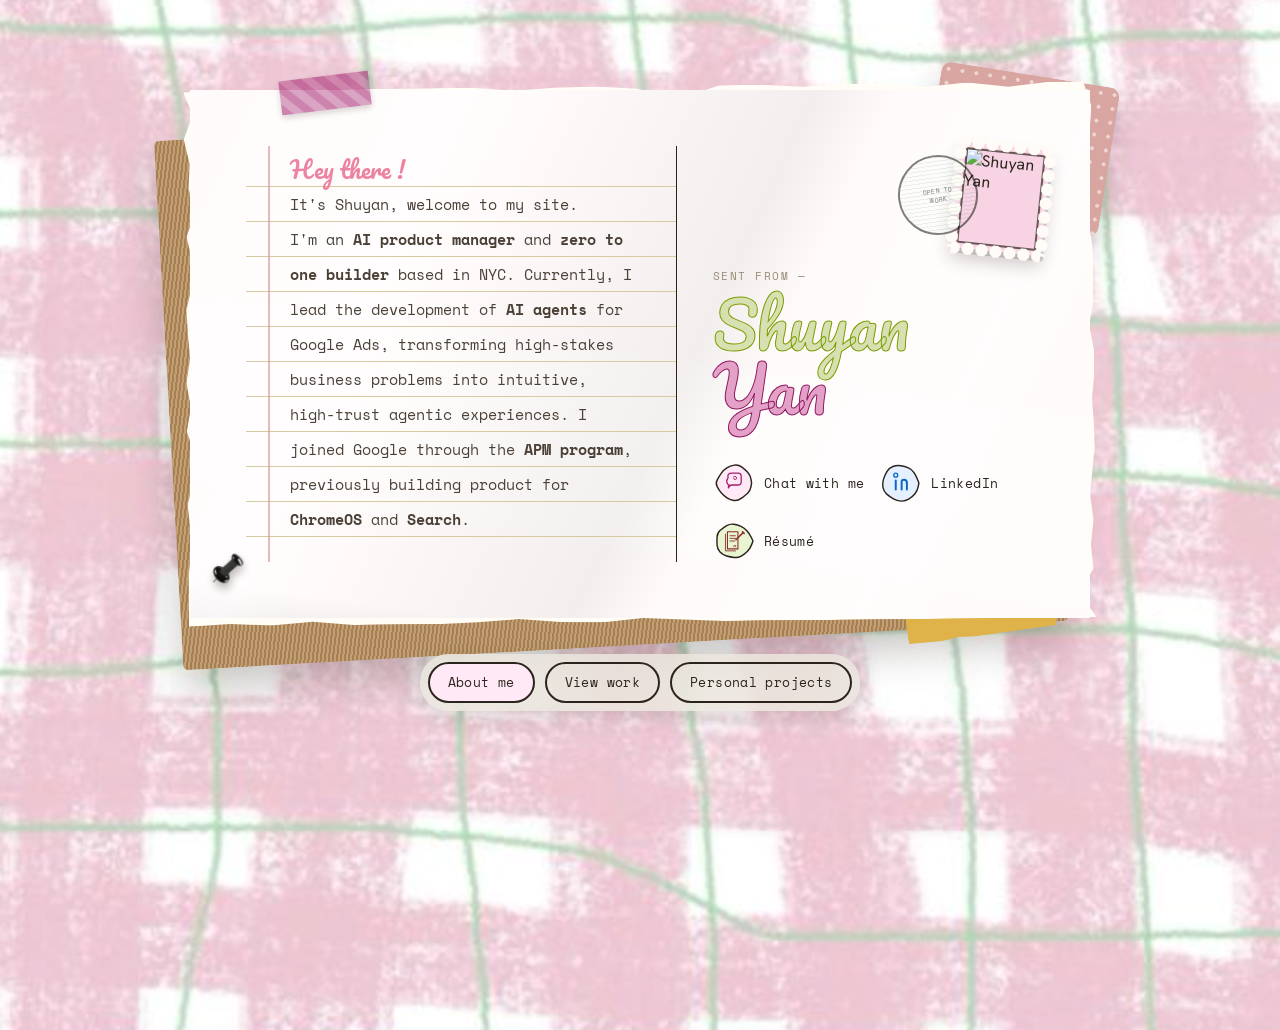
==== commit 978b7ed3: "Reorder projects, add real project links, and layout tweaks - Reorder personal projects: Health Jour" ====
--- a/docs/index.html
+++ b/docs/index.html
@@ -31,34 +31,39 @@
           <div style="position:relative; padding:6px clamp(20px,3vw,36px) 6px 4px; background-image:repeating-linear-gradient(to bottom, transparent 0 34px, #d8c9a3 34px 35px); background-position:0 6px;">
             <div style="position:absolute; top:0; bottom:0; left:clamp(12px,2vw,22px); width:1.5px; background:#d69090; opacity:0.6;"></div>
             <div style="padding-left:clamp(26px,3.8vw,40px);">
-              <p style="margin: 0 0 34px; font-family: 'Pacifico',cursive; font-size: 24px; color: #ED83A1; line-height: 35px">Hello there,</p>
-              <p style="margin:0; font-family:'Space Mono',monospace; font-size:15px; line-height:35px; color:#4a4036;">I build <span style="font-family:'Instrument Serif',serif; font-size:1.15em;">0 → 1</span> AI products — from prompt to launch. Currently a PM at Google, designing agentic systems that turn complex, high-stakes problems into experiences people trust.</p>
-              <p style="margin:0; font-family:'Space Mono',monospace; font-size:15px; line-height:35px; color:#4a4036;">I like to vibe-code, design, and explore entrepreneurship — I believe in the positive impact AI can bring, and want to keep pushing for it.</p>
+              <p style="margin: 0; font-family: 'Pacifico',cursive; font-size: 24px; color: #ED83A1; line-height: 35px">Hey there !</p>
+              <p style="margin: 0; font-family: 'Space Mono'; font-size: 15px; color: #4a4036; line-height: 35px">It's Shuyan, welcome to my site.</p>
+              <p style="margin:0; font-family:'Space Mono',monospace; font-size:15px; line-height:35px; color:#4a4036;">I'm an <strong>AI product manager</strong> and <strong>zero to one builder</strong> based in NYC. Currently, I lead the development of <strong>AI agents</strong> for Google Ads, transforming high-stakes business problems into intuitive, high-trust agentic experiences. I joined Google through the <strong>APM program</strong>, previously building product for <strong>ChromeOS</strong> and <strong>Search</strong>.</p>
+            
             </div>
           </div>
 
           <!-- ADDRESS SIDE -->
           <div style="position:relative; padding:0 0 0 clamp(20px,3vw,36px); border-left:1.5px solid #2b241d; display:flex; flex-direction:column;">
-            <div style="display:flex; justify-content:flex-end; height:70px; margin-bottom:clamp(14px,3vh,26px);">
-              <div style="position:relative; width:54px; height:66px;">
-                <div style="position:absolute; top:6px; left:20px; width:70px; height:70px; border-radius:50%; border:2px solid #2b241d; opacity:0.4; mix-blend-mode:multiply; transform:rotate(-10deg); display:flex; flex-direction:column; align-items:center; justify-content:center; background:repeating-linear-gradient(0deg, transparent 0 3px, rgba(43,36,29,0.12) 3px 4px);">
-                  <span style="font-family:'Space Mono',monospace; font-size:6.5px; letter-spacing:0.05em; color:#2b241d;">NEW YORK</span>
-                  <span style="font-family:'Space Mono',monospace; font-size:6.5px; letter-spacing:0.05em; color:#2b241d;">JUL 2026</span>
+            <div style="display:flex; justify-content:flex-end; height:96px; margin-bottom:clamp(14px,3vh,26px);">
+              <div style="position:relative; width:78px; height:94px;">
+                <div style="position:absolute; top:9px; left:-58px; width:76px; height:76px; border-radius:50%; border:2px solid #484a47; opacity:0.7; mix-blend-mode:multiply; transform:rotate(-8deg); display:flex; flex-direction:column; align-items:center; justify-content:center; background:repeating-linear-gradient(0deg, transparent 0 3px, rgba(43,155,101,0.16) 3px 4px); z-index:2;">
+                  <span style="font-family:'Space Mono',monospace; font-size:6.5px; letter-spacing:0.05em; color:#484a47;">OPEN TO</span>
+                  <span style="font-family:'Space Mono',monospace; font-size:6.5px; letter-spacing:0.05em; color:#484a47;">WORK</span>
                 </div>
-                <div style="position:relative; width:54px; height:66px; background:#f3ecd8; border:3px dashed #2b241d; border-radius:4px; transform:rotate(6deg); display:flex; flex-direction:column; align-items:center; justify-content:center; gap:2px; box-shadow:2px 3px 0 rgba(43,36,29,0.15);">
-                  <span style="font-family:'Pacifico',cursive; font-size:15px; color:#a2206e;">SY</span>
-                  <span style="font-family:'Space Mono',monospace; font-size:6px; letter-spacing:0.08em; color:#729003;">postage</span>
+                <div style="position:relative; z-index:1; width:78px; height:94px; background-color:#f7d3e3; padding:6px; border-radius:2px; transform:rotate(6deg); box-shadow:3px 5px 0 rgba(43,36,29,0.18), 0 10px 18px rgba(43,36,29,0.24);">
+                  <img src="assets/avatar.jpg" alt="Shuyan Yan" style="position:absolute; inset:6px; width:calc(100% - 12px); height:calc(100% - 12px); object-fit:cover; border-radius:1px;">
+                  <div style="position:absolute; inset:5px; border:2px solid #2b241d; opacity:0.7; pointer-events:none;"></div>
+                  <div style="position:absolute; top:-7px; left:0; right:0; height:14px; background-image:radial-gradient(circle at center, #fffbf6 6px, transparent 6.4px); background-size:14px 14px; background-repeat:repeat-x; background-position:center;"></div>
+                  <div style="position:absolute; bottom:-7px; left:0; right:0; height:14px; background-image:radial-gradient(circle at center, #fffbf6 6px, transparent 6.4px); background-size:14px 14px; background-repeat:repeat-x; background-position:center;"></div>
+                  <div style="position:absolute; top:0; bottom:0; left:-7px; width:14px; background-image:radial-gradient(circle at center, #fffbf6 6px, transparent 6.4px); background-size:14px 14px; background-repeat:repeat-y; background-position:center;"></div>
+                  <div style="position:absolute; top:0; bottom:0; right:-7px; width:14px; background-image:radial-gradient(circle at center, #fffbf6 6px, transparent 6.4px); background-size:14px 14px; background-repeat:repeat-y; background-position:center;"></div>
                 </div>
               </div>
             </div>
 
-            <div style="font-family:'Space Mono',monospace; font-size:10.5px; letter-spacing:0.14em; text-transform:uppercase; color:#9a8c78; margin-bottom:8px;">Sent to —</div>
+            <div style="font-family:'Space Mono',monospace; font-size:10.5px; letter-spacing:0.14em; text-transform:uppercase; color:#9a8c78; margin-bottom:8px;">Sent from —</div>
             <h1 style="margin:0; font-family:'Pacifico',cursive; font-weight:400; font-size:clamp(38px,6vw,64px); line-height:1;"><span style="display:block; color:#d7e0b1; -webkit-text-stroke:1px #7c9c00; text-shadow:0 0 0.5px #e5f2bc; animation:glowPulse 4.5s ease-in-out infinite;">Shuyan</span><span style="display:block; color:#e4a1c8; -webkit-text-stroke:1px #8e1a5e; text-shadow:0 0 0.5px #ffd9ee; animation:glowPulse 4.5s ease-in-out infinite 0.6s;">Yan</span></h1>
 
             <div style="margin-top:12px; padding-top:8px; background-image:repeating-linear-gradient(to bottom, transparent 0 27px, #e2d8c6 27px 28px);"></div>
 
             <div style="display:flex; flex-wrap:wrap; gap:16px; margin-top:22px;">
-              <a href="mailto:hello@shuyanyan.com?subject=Let's%20chat" class="contact-link">
+              <a href="mailto: shuyanyan28@gmail.com?subject=Let's%20chat" class="contact-link">
                 <svg width="42" height="42" viewBox="0 0 64 64" aria-hidden="true">
                   <path d="M58.8 32.0 Q58.8 32.0 57.8 38.0 Q56.9 44.0 52.4 47.9 Q47.8 51.9 43.0 55.5 Q38.2 59.1 32.1 58.6 Q26.0 58.1 21.3 54.7 Q16.6 51.3 12.8 47.2 Q9.1 43.0 6.3 37.5 Q3.5 32.0 6.6 26.7 Q9.8 21.3 13.0 16.7 Q16.1 12.1 21.1 9.0 Q26.1 5.9 32.3 4.8 Q38.5 3.7 43.6 7.4 Q48.6 11.1 52.8 15.6 Q56.9 20.0 57.9 26.0 Z" fill="#ffe9f6" stroke="#2b241d" stroke-width="2.2" stroke-linecap="round" stroke-linejoin="round"></path>
                   <path d="M23 24 Q21 17 29 17 L38 17 Q43 17 43 22 L43 30 Q43 35 38 35 L29 35 Q27 35 25.5 36.5 L23.5 39.5 Q23 36.5 24.5 35 Q21 34 21 28 Z" fill="none" stroke="#a2206e" stroke-width="2" stroke-linecap="round" stroke-linejoin="round"></path>
@@ -75,7 +80,7 @@
                 </svg>
                 LinkedIn
               </a>
-              <a href="Shuyan-Yan-Resume.pdf" download="" class="contact-link">
+              <a href="assets/Shuyan%20Yan%20Resume%20(AI%20PM).pdf" download="" class="contact-link">
                 <svg width="42" height="42" viewBox="0 0 64 64" aria-hidden="true">
                   <path d="M61.0 32.0 Q61.0 32.0 58.7 37.9 Q56.5 43.8 52.2 47.9 Q48.0 52.1 43.0 55.0 Q37.9 57.9 32.2 57.1 Q26.5 56.3 20.7 54.8 Q15.0 53.3 10.7 48.8 Q6.4 44.3 6.2 38.2 Q5.9 32.0 6.2 25.8 Q6.4 19.7 11.1 15.7 Q15.8 11.7 20.9 8.7 Q26.0 5.6 31.8 6.5 Q37.6 7.3 42.7 9.8 Q47.7 12.3 51.6 16.5 Q55.5 20.7 58.2 26.3 Z" fill="#e8f5d0" stroke="#2b241d" stroke-width="2.2" stroke-linecap="round" stroke-linejoin="round"></path>
                   <path d="M22 18 L38 18 L38 44 L22 44 Z" fill="none" stroke="#8a2a2a" stroke-width="1.6" stroke-linejoin="round"></path>
@@ -91,7 +96,7 @@
           </div>
         </div>
       </div>
-      <img src="assets/pin-black.png" style="position: absolute; width: 36px; transform: rotate(13deg); filter: drop-shadow(2px 5px 4px rgba(43,36,29,0.35)); z-index: 9; pointer-events: none; left: 24px; top: 558px" alt="">
+      <img src="assets/pin-black.png" style="position: absolute; width: 36px; transform: rotate(13deg); filter: drop-shadow(2px 5px 4px rgba(43,36,29,0.35)); z-index: 9; pointer-events: none; left: 24px; top: 460px" alt="">
     </div>
   </div>
   </section>
@@ -110,20 +115,16 @@
       <div style="padding: clamp(30px,5vw,56px); position: relative; background-color: #FFFBFBD4; background-image: linear-gradient(115deg, rgba(255,255,255,0) 0%, rgba(255,255,255,0.5) 24%, rgba(255,255,255,0) 30%, rgba(43,36,29,0.06) 55%, rgba(43,36,29,0) 62%, rgba(255,255,255,0.4) 80%, rgba(255,255,255,0) 88%), linear-gradient(8deg, rgba(43,36,29,0.07) 0%, rgba(43,36,29,0) 6%, rgba(255,255,255,0.35) 46%, rgba(255,255,255,0) 52%), url("assets/paper-noise.png"); background-size: 100% 100%, 100% 100%, 140px 140px; background-repeat: no-repeat, no-repeat, repeat; background-blend-mode: multiply, multiply, multiply; max-height:calc(100vh - 210px); overflow-y:auto;">
         <div style="display:flex; align-items:center; justify-content:space-between; gap:16px; margin-bottom:clamp(28px,4vh,44px);">
           <h2 style="margin:0; font-family:'Space Mono',monospace; font-weight:400; font-size:clamp(26px,3.4vw,42px); line-height:1.1; color:#2b241d;">Where I've worked</h2>
-          <div style="width:52px; height:64px; background:#f3ecd8; border:3px dashed #2b241d; border-radius:4px; transform:rotate(-5deg); display:flex; flex-direction:column; align-items:center; justify-content:center; gap:2px; flex-shrink:0; box-shadow:2px 3px 0 rgba(43,36,29,0.15);">
-            <span style="font-family:'Pacifico',cursive; font-size:14px; color:#a2206e;">SY</span>
-            <span style="font-family:'Space Mono',monospace; font-size:6px; letter-spacing:0.08em; color:#729003;">postage</span>
-          </div>
         </div>
 
         <div style="display:grid; grid-template-columns:110px 1fr; gap:clamp(16px,3vw,32px); padding:22px 0; border-top:1px solid #dccfb8;">
           <div style="font-family:'Space Mono',monospace; font-size:13px; color:#6f6354; letter-spacing:0.03em; padding-top:5px;">2025 — Now</div>
           <div>
-            <h3 style="margin:0 0 4px; font-size:clamp(17px,1.8vw,22px); font-weight:600; color:#2b241d; font-family:'Space Mono',monospace;">Product Manager <span style="color:#9a8c78; font-weight:400;">· Google Ads</span> <span style="color:#9b6d2b; font-weight:400;">· New York</span></h3>
+            <h3 style="margin:0 0 4px; font-size:clamp(17px,1.8vw,22px); font-weight:600; color:#2b241d; font-family:'Space Mono',monospace;">Product Manager <span style="color:#9a8c78; font-weight:400;">· Google Ads</span> <span style="color:#5f8023; font-weight:400;">· New York</span></h3>
             <p style="margin:0; font-size:14.5px; line-height:1.6; color:#4a4036; max-width:62ch;">Building AI agents that help advertisers understand the effectiveness of their marketing investments — combining reasoning, tools, and human-in-the-loop flows to make measurement clear and trustworthy.</p>
             <div style="margin-top:16px; display:flex; flex-direction:column; gap:8px;">
-              <div style="font-family:'Space Mono',monospace; font-size:10.5px; letter-spacing:0.1em; text-transform:uppercase; color:var(--accent,#b5613a);">↗ Recent launch &amp; press</div>
-              <a href="https://blog.google/products/ads-commerce/ask-advisor/" target="_blank" rel="noopener" class="press-link" style="display:flex; flex-direction:column; gap:6px; max-width:360px; padding:13px 15px; background:#ffffff; border:1px solid #e2d8c6; border-radius:14px; text-decoration:none;">
+              <div style="font-family:'Space Mono',monospace; font-size:10.5px; letter-spacing:0.1em; text-transform:uppercase; color:var(--accent,#a43378);">↗ Recent launch &amp; press</div>
+              <a href="https://blog.google/products/ads-commerce/ask-advisor/" target="_blank" rel="noopener" class="press-link" style="display:flex; flex-direction:column; gap:6px; max-width:360px; padding:13px 15px; background:linear-gradient(120deg, #dbe8ff 0%, #ddd8e5 45%, #e0cdd6 100%); border:1px solid #e2d8c6; border-radius:14px; text-decoration:none;">
                 <span style="display:flex; align-items:center; justify-content:space-between; font-family:'Space Mono',monospace; font-size:10px; letter-spacing:0.06em; text-transform:uppercase; color:#9a8c78;"><span>Google Ads Blog</span><span>May 2026 →</span></span>
                 <span style="font-size:13.5px; line-height:1.4; font-weight:600; color:#2b241d;">Meet Ask Advisor, your new AI-powered collaborator</span>
               </a>
@@ -134,7 +135,7 @@
         <div style="display:grid; grid-template-columns:110px 1fr; gap:clamp(16px,3vw,32px); padding:22px 0; border-top:1px solid #dccfb8;">
           <div style="font-family:'Space Mono',monospace; font-size:13px; color:#6f6354; letter-spacing:0.03em; padding-top:5px;">2024 — 2025</div>
           <div>
-            <h3 style="margin: 0 0 4px; font-size: clamp(17px,1.8vw,22px); font-weight: 600; color: #2b241d; font-family: 'Space Mono',monospace;">Associate Product Manager <span style="color: rgb(154, 140, 120); font-weight: 400;">· Google Search&nbsp;</span><span style="color: rgb(154, 140, 120); font-weight: 400; font-size: clamp(17px, 1.8vw, 22px);">·  Bay Area</span></h3><p style="margin:0; font-size:14.5px; line-height:1.6; color:#4a4036; max-width:62ch;">Shipped LLM-powered experiences in Google Search — from prototyping and prompt design to evaluation and large-scale launch.</p>
+            <h3 style="margin: 0 0 4px; font-size: clamp(17px,1.8vw,22px); font-weight: 600; color: #2b241d; font-family: 'Space Mono',monospace;">Associate Product Manager <span style="color: rgb(154, 140, 120); font-weight: 400;">· Google Search&nbsp;</span><span style="color:#5f8023; font-weight: 400; font-size: clamp(17px, 1.8vw, 22px);">·  Bay Area</span></h3><p style="margin:0; font-size:14.5px; line-height:1.6; color:#4a4036; max-width:62ch;">Enhanced Visual & Recipe Search via LLMs: Led strategy and execution—from prompt tuning to evaluation to launch—for LLM meal planning and AI-organized search result pages.
           </div>
         </div>
 
@@ -143,10 +144,10 @@
           <div>
             <h3 style="margin:0 0 12px; font-size:clamp(17px,1.8vw,22px); font-weight:600; color:#2b241d; font-family:'Space Mono',monospace;">Internships</h3>
             <div style="display:flex; flex-wrap:wrap; gap:8px;">
-              <span style="font-family:'Space Mono',monospace; font-size:12px; color:#3a3128; border:1px solid #dccfb8; padding:7px 13px; border-radius:100px; background:#f6f1e7;">Google ChromeOS</span>
-              <span style="font-family:'Space Mono',monospace; font-size:12px; color:#3a3128; background:#f6f1e7; border:1px solid #dccfb8; padding:7px 13px; border-radius:100px;">Microsoft</span>
-              <span style="font-family:'Space Mono',monospace; font-size:12px; color:#3a3128; background:#f6f1e7; border:1px solid #dccfb8; padding:7px 13px; border-radius:100px;">ByteDance</span>
-              <span style="font-family:'Space Mono',monospace; font-size:12px; color:#3a3128; background:#f6f1e7; border:1px solid #dccfb8; padding:7px 13px; border-radius:100px;">Coding it Forward</span>
+              <span style="font-family:'Space Mono',monospace; font-size:12px; color:#586f03; border:1px solid #2b241d; padding:7px 13px; border-radius:100px; background:linear-gradient(135deg, #f1f9e2 0%, #d9edc0 100%);">Google ChromeOS</span>
+              <span style="font-family:'Space Mono',monospace; font-size:12px; color:#073b6f; background:linear-gradient(135deg, #eff7ff 0%, #cfe6ff 100%); border:1px solid #2b241d; padding:7px 13px; border-radius:100px;">Microsoft</span>
+              <span style="font-family:'Space Mono',monospace; font-size:12px; color:#641444; background:linear-gradient(135deg, #fff2f9 0%, #ffd9ec 100%); border:1px solid #2b241d; padding:7px 13px; border-radius:100px;">ByteDance</span>
+              <span style="font-family:'Space Mono',monospace; font-size:12px; color:#430371; background:linear-gradient(135deg, #f8f0fb 0%, #e6d3f0 100%); border:1px solid #2b241d; padding:7px 13px; border-radius:100px;">Coding it Forward</span>
             </div>
           </div>
         </div>
@@ -154,8 +155,8 @@
         <div style="display:grid; grid-template-columns:110px 1fr; gap:clamp(16px,3vw,32px); padding:22px 0 0; border-top:1px solid #dccfb8;">
           <div style="font-family:'Space Mono',monospace; font-size:13px; color:var(--accent,#b5613a); letter-spacing:0.03em; padding-top:5px;">Education</div>
           <div>
-            <h3 style="margin:0 0 4px; font-size:clamp(17px,1.8vw,22px); font-weight:600; color:#2b241d; font-family:'Space Mono',monospace;">Bachelor's Degree <span style="color:#9a8c78; font-weight:400;">· [ Pomona College ]</span></h3>
-            <p style="margin:0; font-size:14.5px; line-height:1.6; color:#4a4036; max-width:62ch;">[ Computer Science ] · [ 2024 ]</p>
+            <h3 style="margin:0 0 4px; font-size:clamp(17px,1.8vw,22px); font-weight:600; color:#2b241d; font-family:'Space Mono',monospace;">Pomona College <span style="color:#9a8c78; font-weight:400;">· [ Bachelor's Degree ]</span></h3>
+            <p style="margin:0; font-size:14.5px; line-height:1.6; color:#4a4036; max-width:62ch;">[ Major: Computer Science, Minor: Economics ] · [ 2024 ] · [ Cum Laude ]</p>
           </div>
         </div>
 
@@ -185,89 +186,111 @@
         <div style="display:flex; align-items:flex-start; justify-content:space-between; gap:16px; margin-bottom:clamp(28px,4vh,40px);">
           <div>
             <h2 style="margin:0 0 8px; font-family:'Space Mono',monospace; font-weight:400; font-size:clamp(26px,3.4vw,42px); line-height:1.1; color:#2b241d;">Things I've Built</h2>
-            <p style="margin:0; max-width:44ch; font-size:14px; line-height:1.6; color:#6f6354;">A mix of shipped products, side projects, and work in progress — most of them AI-powered.</p>
+            <p style="margin:0; max-width:44ch; font-size:14px; line-height:1.6; color:#6f6354;">A mix of shipped products, prototypes, and side projects.</p>
           </div>
         </div>
 
         <div style="display:flex; flex-wrap:wrap; justify-content:center; align-items:flex-start; gap:clamp(18px,2.4vw,28px); padding:14px 0 8px;">
 
           <div onclick="openProject('health')" class="stamp-card" style="--rot:-6deg; position:relative; width:172px; margin-top:0; cursor:pointer;">
-            <div style="position:relative; aspect-ratio:0.84; background-color:#eaf2e6; padding:12px; box-shadow:0 16px 28px rgba(43,36,29,0.24); border-radius:2px;">
-              <div style="position:absolute; inset:12px; background-image:repeating-linear-gradient(135deg,#dcebda 0,#dcebda 9px,#eaf3e8 9px,#eaf3e8 18px);"></div>
+            <div style="display:flex; flex-direction:column; align-items:flex-end; gap:2px; padding-right:8px; margin-bottom:-2px;">
+              <span style="font-family:'Space Mono',monospace; font-size:10px; letter-spacing:0.1em; text-transform:uppercase; color:#2b241d; opacity:0.8;">Health</span>
+              <svg width="18" height="26" viewBox="0 0 18 26" fill="none" style="opacity:0.5;"><path d="M9 1 C 13 8, 11 17, 6 24" stroke="#2b241d" stroke-width="1.4" stroke-linecap="round"/><path d="M2 18 L6 24 L11 19" stroke="#2b241d" stroke-width="1.4" stroke-linecap="round" stroke-linejoin="round" fill="none"/></svg>
+            </div>
+            <div style="position:relative;">
+              <div style="position:absolute; top:-8px; left:-10px; width:148px; aspect-ratio:0.82; background:#fff; padding:5px; border-radius:2px; box-shadow:0 10px 18px rgba(43,36,29,0.22); transform:rotate(9deg); z-index:0;">
+                <img src="assets/health-journal-history.png" alt="" style="width:100%; height:100%; object-fit:cover; object-position:top; border-radius:1px; display:block;">
+              </div>
+              <div style="position:relative; aspect-ratio:0.84; background-color:#eaf2e6; padding:12px; box-shadow:0 16px 28px rgba(43,36,29,0.24); border-radius:2px; z-index:1;">
+                <img src="assets/health-journal-home.png" alt="" style="position:absolute; inset:12px; width:calc(100% - 24px); height:calc(100% - 24px); object-fit:cover; object-position:top; border-radius:1px;">
+                <div style="position:absolute; inset:11px; border:1.5px solid #2b241d; opacity:0.55; pointer-events:none;"></div>
+                <div style="position:absolute; top:-7px; left:0; right:0; height:14px; background-image:radial-gradient(circle at center, #fffbf6 6.5px, transparent 7px); background-size:16px 14px; background-repeat:repeat-x; background-position:center;"></div>
+                <div style="position:absolute; bottom:-7px; left:0; right:0; height:14px; background-image:radial-gradient(circle at center, #fffbf6 6.5px, transparent 7px); background-size:16px 14px; background-repeat:repeat-x; background-position:center;"></div>
+                <div style="position:absolute; top:0; bottom:0; left:-7px; width:14px; background-image:radial-gradient(circle at center, #fffbf6 6.5px, transparent 7px); background-size:14px 16px; background-repeat:repeat-y; background-position:center;"></div>
+                <div style="position:absolute; top:0; bottom:0; right:-7px; width:14px; background-image:radial-gradient(circle at center, #fffbf6 6.5px, transparent 7px); background-size:14px 16px; background-repeat:repeat-y; background-position:center;"></div>
+              </div>
+            </div>
+            <div style="display:flex; flex-direction:column; align-items:flex-start; gap:2px; padding-left:10px; margin-top:-2px;">
+              <svg width="18" height="26" viewBox="0 0 18 26" fill="none" style="opacity:0.5;"><path d="M9 25 C 5 18, 7 9, 12 2" stroke="#2b241d" stroke-width="1.4" stroke-linecap="round"/><path d="M7 7 L12 2 L15 8" stroke="#2b241d" stroke-width="1.4" stroke-linecap="round" stroke-linejoin="round" fill="none"/></svg>
+              <span style="font-family:'Space Mono',monospace; font-size:10px; letter-spacing:0.1em; text-transform:uppercase; color:#2b241d; opacity:0.8;">Shipped</span>
+            </div>
+            <div style="text-align:center; margin-top:6px;">
+              <div style="font-family:'Space Mono',monospace; font-weight:600; font-size:12.5px; color:#2b241d;">Health Journal</div>
+              <div style="font-family:'Space Mono',monospace; font-size:9.5px; color:#9a8c78; margin-top:2px;">Personal · LLM</div>
+            </div>
+          </div>
+
+          <div onclick="openProject('ordering')" class="stamp-card" style="--rot:-3deg; position:relative; width:172px; margin-top:2px; cursor:pointer;">
+            <div style="display:flex; flex-direction:column; align-items:flex-end; gap:2px; padding-right:8px; margin-bottom:-2px;">
+              <span style="font-family:'Space Mono',monospace; font-size:10px; letter-spacing:0.1em; text-transform:uppercase; color:#2b241d; opacity:0.8;">Dine</span>
+              <svg width="18" height="26" viewBox="0 0 18 26" fill="none" style="opacity:0.5;"><path d="M9 1 C 13 8, 11 17, 6 24" stroke="#2b241d" stroke-width="1.4" stroke-linecap="round"/><path d="M2 18 L6 24 L11 19" stroke="#2b241d" stroke-width="1.4" stroke-linecap="round" stroke-linejoin="round" fill="none"/></svg>
+            </div>
+            <div style="position:relative; aspect-ratio:0.84; background-color:#e7eef4; padding:12px; box-shadow:0 16px 28px rgba(43,36,29,0.24); border-radius:2px;">
+              <img src="assets/ordering-app-1.png" alt="" style="position:absolute; inset:12px; width:calc(100% - 24px); height:calc(100% - 24px); object-fit:cover; object-position:top; border-radius:1px;">
               <div style="position:absolute; inset:11px; border:1.5px solid #2b241d; opacity:0.55; pointer-events:none;"></div>
-              <div style="position:relative; text-align:right; font-family:'Space Mono',monospace; font-size:11px; letter-spacing:0.14em; text-transform:uppercase; color:#2b241d; padding:2px 4px 0;">Health</div>
-              <div style="position:absolute; top:36px; right:14px; width:46px; height:26px; background-image:repeating-linear-gradient(to bottom, #5a8a4e 0 2px, transparent 2px 7px); opacity:0.6; transform:rotate(-4deg);"></div>
-              <div style="position:absolute; bottom:12px; left:12px; width:42px; height:42px; border-radius:50%; border:1.5px dashed #2b241d; opacity:0.65; display:flex; align-items:center; justify-content:center;">
-                <span style="font-family:'Space Mono',monospace; font-size:8px; letter-spacing:0.06em; color:#2b241d;">SHIP</span>
-              </div>
               <div style="position:absolute; top:-7px; left:0; right:0; height:14px; background-image:radial-gradient(circle at center, #fffbf6 6.5px, transparent 7px); background-size:16px 14px; background-repeat:repeat-x; background-position:center;"></div>
               <div style="position:absolute; bottom:-7px; left:0; right:0; height:14px; background-image:radial-gradient(circle at center, #fffbf6 6.5px, transparent 7px); background-size:16px 14px; background-repeat:repeat-x; background-position:center;"></div>
               <div style="position:absolute; top:0; bottom:0; left:-7px; width:14px; background-image:radial-gradient(circle at center, #fffbf6 6.5px, transparent 7px); background-size:14px 16px; background-repeat:repeat-y; background-position:center;"></div>
               <div style="position:absolute; top:0; bottom:0; right:-7px; width:14px; background-image:radial-gradient(circle at center, #fffbf6 6.5px, transparent 7px); background-size:14px 16px; background-repeat:repeat-y; background-position:center;"></div>
             </div>
-            <div style="text-align:center; margin-top:10px;">
-              <div style="font-family:'Space Mono',monospace; font-weight:600; font-size:12.5px; color:#2b241d;">Health Journal</div>
-              <div style="font-family:'Space Mono',monospace; font-size:9.5px; color:#9a8c78; margin-top:2px;">Personal · LLM</div>
-            </div>
-          </div>
-
-          <div onclick="openProject('stylist')" class="stamp-card" style="--rot:4deg; position:relative; width:172px; margin-top:20px; cursor:pointer;">
-            <div style="position:relative; aspect-ratio:0.84; background-color:#f5e9df; padding:12px; box-shadow:0 16px 28px rgba(43,36,29,0.24); border-radius:2px;">
-              <div style="position:absolute; inset:12px; background-image:repeating-linear-gradient(135deg,#f0e0d3 0,#f0e0d3 9px,#f6ece0 9px,#f6ece0 18px);"></div>
+            <div style="display:flex; flex-direction:column; align-items:flex-start; gap:2px; padding-left:10px; margin-top:-2px;">
+              <svg width="18" height="26" viewBox="0 0 18 26" fill="none" style="opacity:0.5;"><path d="M9 25 C 5 18, 7 9, 12 2" stroke="#2b241d" stroke-width="1.4" stroke-linecap="round"/><path d="M7 7 L12 2 L15 8" stroke="#2b241d" stroke-width="1.4" stroke-linecap="round" stroke-linejoin="round" fill="none"/></svg>
+              <span style="font-family:'Space Mono',monospace; font-size:10px; letter-spacing:0.1em; text-transform:uppercase; color:#2b241d; opacity:0.8;">Shipped</span>
+            </div>
+            <div style="text-align:center; margin-top:6px;">
+              <div style="font-family:'Space Mono',monospace; font-weight:600; font-size:12.5px; color:#2b241d;">Ordering App</div>
+              <div style="font-family:'Space Mono',monospace; font-size:9.5px; color:#9a8c78; margin-top:2px;">Web App</div>
+            </div>
+          </div>
+
+          <div onclick="openProject('music')" class="stamp-card" style="--rot:5deg; position:relative; width:172px; margin-top:16px; cursor:pointer;">
+            <div style="display:flex; flex-direction:column; align-items:flex-end; gap:2px; padding-right:8px; margin-bottom:-2px;">
+              <span style="font-family:'Space Mono',monospace; font-size:10px; letter-spacing:0.1em; text-transform:uppercase; color:#2b241d; opacity:0.8;">Sound</span>
+              <svg width="18" height="26" viewBox="0 0 18 26" fill="none" style="opacity:0.5;"><path d="M9 1 C 13 8, 11 17, 6 24" stroke="#2b241d" stroke-width="1.4" stroke-linecap="round"/><path d="M2 18 L6 24 L11 19" stroke="#2b241d" stroke-width="1.4" stroke-linecap="round" stroke-linejoin="round" fill="none"/></svg>
+            </div>
+            <div style="position:relative; aspect-ratio:0.84; background-color:#efe6f2; padding:12px; box-shadow:0 16px 28px rgba(43,36,29,0.24); border-radius:2px;">
+              <img src="assets/music-map-1.png" alt="" style="position:absolute; inset:12px; width:calc(100% - 24px); height:calc(100% - 24px); object-fit:cover; object-position:35% top; border-radius:1px;">
               <div style="position:absolute; inset:11px; border:1.5px solid #2b241d; opacity:0.55; pointer-events:none;"></div>
-              <div style="position:relative; text-align:right; font-family:'Space Mono',monospace; font-size:11px; letter-spacing:0.14em; text-transform:uppercase; color:#2b241d; padding:2px 4px 0;">Stylist</div>
-              <div style="position:absolute; top:36px; right:14px; width:46px; height:26px; background-image:repeating-linear-gradient(to bottom, #b5613a 0 2px, transparent 2px 7px); opacity:0.6; transform:rotate(-4deg);"></div>
-              <div style="position:absolute; bottom:12px; left:12px; width:42px; height:42px; border-radius:50%; border:1.5px dashed #2b241d; opacity:0.65; display:flex; align-items:center; justify-content:center;">
-                <span style="font-family:'Space Mono',monospace; font-size:8px; letter-spacing:0.06em; color:#2b241d;">WIP</span>
-              </div>
               <div style="position:absolute; top:-7px; left:0; right:0; height:14px; background-image:radial-gradient(circle at center, #fffbf6 6.5px, transparent 7px); background-size:16px 14px; background-repeat:repeat-x; background-position:center;"></div>
               <div style="position:absolute; bottom:-7px; left:0; right:0; height:14px; background-image:radial-gradient(circle at center, #fffbf6 6.5px, transparent 7px); background-size:16px 14px; background-repeat:repeat-x; background-position:center;"></div>
               <div style="position:absolute; top:0; bottom:0; left:-7px; width:14px; background-image:radial-gradient(circle at center, #fffbf6 6.5px, transparent 7px); background-size:14px 16px; background-repeat:repeat-y; background-position:center;"></div>
               <div style="position:absolute; top:0; bottom:0; right:-7px; width:14px; background-image:radial-gradient(circle at center, #fffbf6 6.5px, transparent 7px); background-size:14px 16px; background-repeat:repeat-y; background-position:center;"></div>
             </div>
-            <div style="text-align:center; margin-top:10px;">
+            <div style="display:flex; flex-direction:column; align-items:flex-start; gap:2px; padding-left:10px; margin-top:-2px;">
+              <svg width="18" height="26" viewBox="0 0 18 26" fill="none" style="opacity:0.5;"><path d="M9 25 C 5 18, 7 9, 12 2" stroke="#2b241d" stroke-width="1.4" stroke-linecap="round"/><path d="M7 7 L12 2 L15 8" stroke="#2b241d" stroke-width="1.4" stroke-linecap="round" stroke-linejoin="round" fill="none"/></svg>
+              <span style="font-family:'Space Mono',monospace; font-size:10px; letter-spacing:0.1em; text-transform:uppercase; color:#2b241d; opacity:0.8;">Design/Prototype</span>
+            </div>
+            <div style="text-align:center; margin-top:6px;">
+              <div style="font-family:'Space Mono',monospace; font-weight:600; font-size:12.5px; color:#2b241d;">Music Map</div>
+              <div style="font-family:'Space Mono',monospace; font-size:9.5px; color:#9a8c78; margin-top:2px;">Side project</div>
+            </div>
+          </div>
+
+          <div onclick="openProject('stylist')" class="stamp-card" style="--rot:4deg; position:relative; width:172px; margin-top:20px; cursor:pointer;">
+            <div style="display:flex; flex-direction:column; align-items:flex-end; gap:2px; padding-right:8px; margin-bottom:-2px;">
+              <span style="font-family:'Space Mono',monospace; font-size:10px; letter-spacing:0.1em; text-transform:uppercase; color:#2b241d; opacity:0.8;">Stylist</span>
+              <svg width="18" height="26" viewBox="0 0 18 26" fill="none" style="opacity:0.5;"><path d="M9 1 C 13 8, 11 17, 6 24" stroke="#2b241d" stroke-width="1.4" stroke-linecap="round"/><path d="M2 18 L6 24 L11 19" stroke="#2b241d" stroke-width="1.4" stroke-linecap="round" stroke-linejoin="round" fill="none"/></svg>
+            </div>
+            <div style="position:relative;">
+              <div style="position:absolute; top:-8px; left:-10px; width:148px; aspect-ratio:0.82; background:#fff; padding:5px; border-radius:2px; box-shadow:0 10px 18px rgba(43,36,29,0.22); transform:rotate(-8deg); z-index:0;">
+                <img src="assets/ai-stylist-4.png" alt="" style="width:100%; height:100%; object-fit:cover; object-position:top; border-radius:1px; display:block;">
+              </div>
+              <div style="position:relative; aspect-ratio:0.84; background-color:#f5e9df; padding:12px; box-shadow:0 16px 28px rgba(43,36,29,0.24); border-radius:2px; z-index:1;">
+                <img src="assets/ai-stylist-3.png" alt="" style="position:absolute; inset:12px; width:calc(100% - 24px); height:calc(100% - 24px); object-fit:cover; object-position:top; border-radius:1px;">
+                <div style="position:absolute; inset:11px; border:1.5px solid #2b241d; opacity:0.55; pointer-events:none;"></div>
+                <div style="position:absolute; top:-7px; left:0; right:0; height:14px; background-image:radial-gradient(circle at center, #fffbf6 6.5px, transparent 7px); background-size:16px 14px; background-repeat:repeat-x; background-position:center;"></div>
+                <div style="position:absolute; bottom:-7px; left:0; right:0; height:14px; background-image:radial-gradient(circle at center, #fffbf6 6.5px, transparent 7px); background-size:16px 14px; background-repeat:repeat-x; background-position:center;"></div>
+                <div style="position:absolute; top:0; bottom:0; left:-7px; width:14px; background-image:radial-gradient(circle at center, #fffbf6 6.5px, transparent 7px); background-size:14px 16px; background-repeat:repeat-y; background-position:center;"></div>
+                <div style="position:absolute; top:0; bottom:0; right:-7px; width:14px; background-image:radial-gradient(circle at center, #fffbf6 6.5px, transparent 7px); background-size:14px 16px; background-repeat:repeat-y; background-position:center;"></div>
+              </div>
+            </div>
+            <div style="display:flex; flex-direction:column; align-items:flex-start; gap:2px; padding-left:10px; margin-top:-2px;">
+              <svg width="18" height="26" viewBox="0 0 18 26" fill="none" style="opacity:0.5;"><path d="M9 25 C 5 18, 7 9, 12 2" stroke="#2b241d" stroke-width="1.4" stroke-linecap="round"/><path d="M7 7 L12 2 L15 8" stroke="#2b241d" stroke-width="1.4" stroke-linecap="round" stroke-linejoin="round" fill="none"/></svg>
+              <span style="font-family:'Space Mono',monospace; font-size:10px; letter-spacing:0.1em; text-transform:uppercase; color:#2b241d; opacity:0.8;">WIP</span>
+            </div>
+            <div style="text-align:center; margin-top:6px;">
               <div style="font-family:'Space Mono',monospace; font-weight:600; font-size:12.5px; color:#2b241d;">AI Stylist</div>
               <div style="font-family:'Space Mono',monospace; font-size:9.5px; color:#9a8c78; margin-top:2px;">Personal · AI</div>
-            </div>
-          </div>
-
-          <div onclick="openProject('ordering')" class="stamp-card" style="--rot:-3deg; position:relative; width:172px; margin-top:2px; cursor:pointer;">
-            <div style="position:relative; aspect-ratio:0.84; background-color:#e7eef4; padding:12px; box-shadow:0 16px 28px rgba(43,36,29,0.24); border-radius:2px;">
-              <div style="position:absolute; inset:12px; background-image:repeating-linear-gradient(135deg,#dde8f0 0,#dde8f0 9px,#e9f0f6 9px,#e9f0f6 18px);"></div>
-              <div style="position:absolute; inset:11px; border:1.5px solid #2b241d; opacity:0.55; pointer-events:none;"></div>
-              <div style="position:relative; text-align:right; font-family:'Space Mono',monospace; font-size:11px; letter-spacing:0.14em; text-transform:uppercase; color:#2b241d; padding:2px 4px 0;">Dine</div>
-              <div style="position:absolute; top:36px; right:14px; width:46px; height:26px; background-image:repeating-linear-gradient(to bottom, #4a7aa6 0 2px, transparent 2px 7px); opacity:0.6; transform:rotate(-4deg);"></div>
-              <div style="position:absolute; bottom:12px; left:12px; width:42px; height:42px; border-radius:50%; border:1.5px dashed #2b241d; opacity:0.65; display:flex; align-items:center; justify-content:center;">
-                <span style="font-family:'Space Mono',monospace; font-size:8px; letter-spacing:0.06em; color:#2b241d;">SHIP</span>
-              </div>
-              <div style="position:absolute; top:-7px; left:0; right:0; height:14px; background-image:radial-gradient(circle at center, #fffbf6 6.5px, transparent 7px); background-size:16px 14px; background-repeat:repeat-x; background-position:center;"></div>
-              <div style="position:absolute; bottom:-7px; left:0; right:0; height:14px; background-image:radial-gradient(circle at center, #fffbf6 6.5px, transparent 7px); background-size:16px 14px; background-repeat:repeat-x; background-position:center;"></div>
-              <div style="position:absolute; top:0; bottom:0; left:-7px; width:14px; background-image:radial-gradient(circle at center, #fffbf6 6.5px, transparent 7px); background-size:14px 16px; background-repeat:repeat-y; background-position:center;"></div>
-              <div style="position:absolute; top:0; bottom:0; right:-7px; width:14px; background-image:radial-gradient(circle at center, #fffbf6 6.5px, transparent 7px); background-size:14px 16px; background-repeat:repeat-y; background-position:center;"></div>
-            </div>
-            <div style="text-align:center; margin-top:10px;">
-              <div style="font-family:'Space Mono',monospace; font-weight:600; font-size:12.5px; color:#2b241d;">Ordering App</div>
-              <div style="font-family:'Space Mono',monospace; font-size:9.5px; color:#9a8c78; margin-top:2px;">Mobile</div>
-            </div>
-          </div>
-
-          <div onclick="openProject('music')" class="stamp-card" style="--rot:5deg; position:relative; width:172px; margin-top:16px; cursor:pointer;">
-            <div style="position:relative; aspect-ratio:0.84; background-color:#efe6f2; padding:12px; box-shadow:0 16px 28px rgba(43,36,29,0.24); border-radius:2px;">
-              <div style="position:absolute; inset:12px; background-image:repeating-linear-gradient(135deg,#e6d9ec 0,#e6d9ec 9px,#f1e7f4 9px,#f1e7f4 18px);"></div>
-              <div style="position:absolute; inset:11px; border:1.5px solid #2b241d; opacity:0.55; pointer-events:none;"></div>
-              <div style="position:relative; text-align:right; font-family:'Space Mono',monospace; font-size:11px; letter-spacing:0.14em; text-transform:uppercase; color:#2b241d; padding:2px 4px 0;">Sound</div>
-              <div style="position:absolute; top:36px; right:14px; width:46px; height:26px; background-image:repeating-linear-gradient(to bottom, #8a6db0 0 2px, transparent 2px 7px); opacity:0.6; transform:rotate(-4deg);"></div>
-              <div style="position:absolute; bottom:12px; left:12px; width:42px; height:42px; border-radius:50%; border:1.5px dashed #2b241d; opacity:0.65; display:flex; align-items:center; justify-content:center;">
-                <span style="font-family:'Space Mono',monospace; font-size:8px; letter-spacing:0.06em; color:#2b241d;">MAP</span>
-              </div>
-              <div style="position:absolute; top:-7px; left:0; right:0; height:14px; background-image:radial-gradient(circle at center, #fffbf6 6.5px, transparent 7px); background-size:16px 14px; background-repeat:repeat-x; background-position:center;"></div>
-              <div style="position:absolute; bottom:-7px; left:0; right:0; height:14px; background-image:radial-gradient(circle at center, #fffbf6 6.5px, transparent 7px); background-size:16px 14px; background-repeat:repeat-x; background-position:center;"></div>
-              <div style="position:absolute; top:0; bottom:0; left:-7px; width:14px; background-image:radial-gradient(circle at center, #fffbf6 6.5px, transparent 7px); background-size:14px 16px; background-repeat:repeat-y; background-position:center;"></div>
-              <div style="position:absolute; top:0; bottom:0; right:-7px; width:14px; background-image:radial-gradient(circle at center, #fffbf6 6.5px, transparent 7px); background-size:14px 16px; background-repeat:repeat-y; background-position:center;"></div>
-            </div>
-            <div style="text-align:center; margin-top:10px;">
-              <div style="font-family:'Space Mono',monospace; font-weight:600; font-size:12.5px; color:#2b241d;">Music Map</div>
-              <div style="font-family:'Space Mono',monospace; font-size:9.5px; color:#9a8c78; margin-top:2px;">Side project</div>
             </div>
           </div>
 
@@ -291,15 +314,21 @@
 
   <!-- PROJECT DETAIL MODAL -->
   <div id="project-modal" class="modal-backdrop hidden" onclick="closeProject()" style="position:fixed; inset:0; z-index:200; background:rgba(43,36,29,0.45); backdrop-filter:blur(4px); justify-content:center; overflow-y:auto; padding:clamp(16px,4vh,56px) 16px; animation:fadeIn .25s ease;">
-    <div onclick="event.stopPropagation()" style="position:relative; width:100%; max-width:360px; align-self:center; margin-top:6vh; background:#fffdf6; border:1px solid #e2d8c6; border-radius:14px; overflow:hidden; box-shadow:0 30px 80px rgba(43,36,29,0.32); animation:sheetIn .38s cubic-bezier(.2,.7,.2,1);">
+    <div id="modal-panel" onclick="event.stopPropagation()" style="position:relative; width:100%; max-width:clamp(380px,90vw,560px); align-self:flex-start; margin-top:6vh; margin-bottom:6vh; background:#fffdf6; border:1px solid #e2d8c6; border-radius:14px; overflow:hidden; box-shadow:0 30px 80px rgba(43,36,29,0.32); animation:sheetIn .38s cubic-bezier(.2,.7,.2,1);">
       <button onclick="closeProject()" aria-label="Close" class="modal-close" style="position:absolute; top:14px; right:14px; z-index:2; width:32px; height:32px; border-radius:50%; border:1px solid #e2d8c6; background:#fbf8f1; color:#2b241d; font-size:18px; line-height:1; cursor:pointer; display:flex; align-items:center; justify-content:center;">×</button>
-      <div style="padding:clamp(30px,5vw,40px) clamp(26px,5vw,34px) clamp(26px,4vw,32px); text-align:center;">
-        <div style="display:inline-flex; align-items:center; gap:8px; margin-bottom:16px;">
-          <span id="modal-status" style="font-family:'Space Mono',monospace; font-size:10px; letter-spacing:0.08em; text-transform:uppercase; color:#ffffff; padding:4px 10px; border-radius:100px; background-color:var(--accent,#b5613a);"></span>
-          <span id="modal-tag" style="font-family:'Space Mono',monospace; font-size:10px; color:#9a8c78;"></span>
-        </div>
-        <h2 id="modal-title" style="margin:0 0 10px; font-family:'Space Mono',monospace; font-weight:600; font-size:clamp(22px,4vw,28px); line-height:1.15; color:#2b241d;"></h2>
+      <div style="padding:clamp(30px,5vw,44px) clamp(26px,6vw,48px) clamp(26px,4vw,36px); text-align:center;">
+        <div id="modal-wip-note" style="font-family:'Space Mono',monospace; font-size:12px; letter-spacing:0.04em; color:#b5613a; margin-bottom:10px;"></div>
+        <h2 id="modal-title" style="margin:0 0 16px; font-family:'Space Mono',monospace; font-weight:600; font-size:clamp(22px,4vw,28px); line-height:1.15; color:#2b241d;"></h2>
+        <div id="modal-preview-wrap" style="display:flex; justify-content:center; margin-bottom:26px;">
+          <div style="background:#f3ecd8; border:3px dashed #2b241d; border-radius:8px; padding:10px; transform:rotate(-1.5deg); box-shadow:3px 6px 0 rgba(43,36,29,0.15); width:100%; max-width:340px;">
+            <img id="modal-preview" src="" alt="" style="display:block; width:100%; aspect-ratio:1; object-fit:cover; border-radius:3px;">
+          </div>
+        </div>
         <p id="modal-oneliner" style="margin:0 0 24px; font-size:14px; line-height:1.55; color:#6f6354;"></p>
+        <p id="modal-description" style="margin:0 0 14px; font-size:14.5px; line-height:1.55; color:#4a4036; text-align:left;"></p>
+        <ul id="modal-bullets" style="margin:0 0 28px; padding:0; list-style:none; display:flex; flex-direction:column; gap:9px; text-align:left;"></ul>
+        <div id="modal-gallery" style="margin:6px 0 22px;"></div>
+        <div id="modal-media" style="margin:6px 0 22px; display:flex; flex-direction:column; gap:24px;"></div>
         <div style="display:flex; flex-direction:column; gap:10px;">
           <a id="modal-app-link" href="#" target="_blank" rel="noopener" class="app-link" style="display:flex; align-items:center; justify-content:center; gap:8px; font-family:'Space Mono',monospace; font-size:13px; letter-spacing:0.03em; text-decoration:none; color:#fffdf6; background:#2b241d; padding:13px 18px; border-radius:100px; transition:transform .15s ease;">↗ View app</a>
           <a id="modal-github-link" href="#" target="_blank" rel="noopener" class="github-link" style="display:flex; align-items:center; justify-content:center; gap:8px; font-family:'Space Mono',monospace; font-size:13px; letter-spacing:0.03em; text-decoration:none; color:#2b241d; background:transparent; border:1.5px solid #2b241d; padding:12px 18px; border-radius:100px; transition:transform .15s ease;">⌥ GitHub</a>
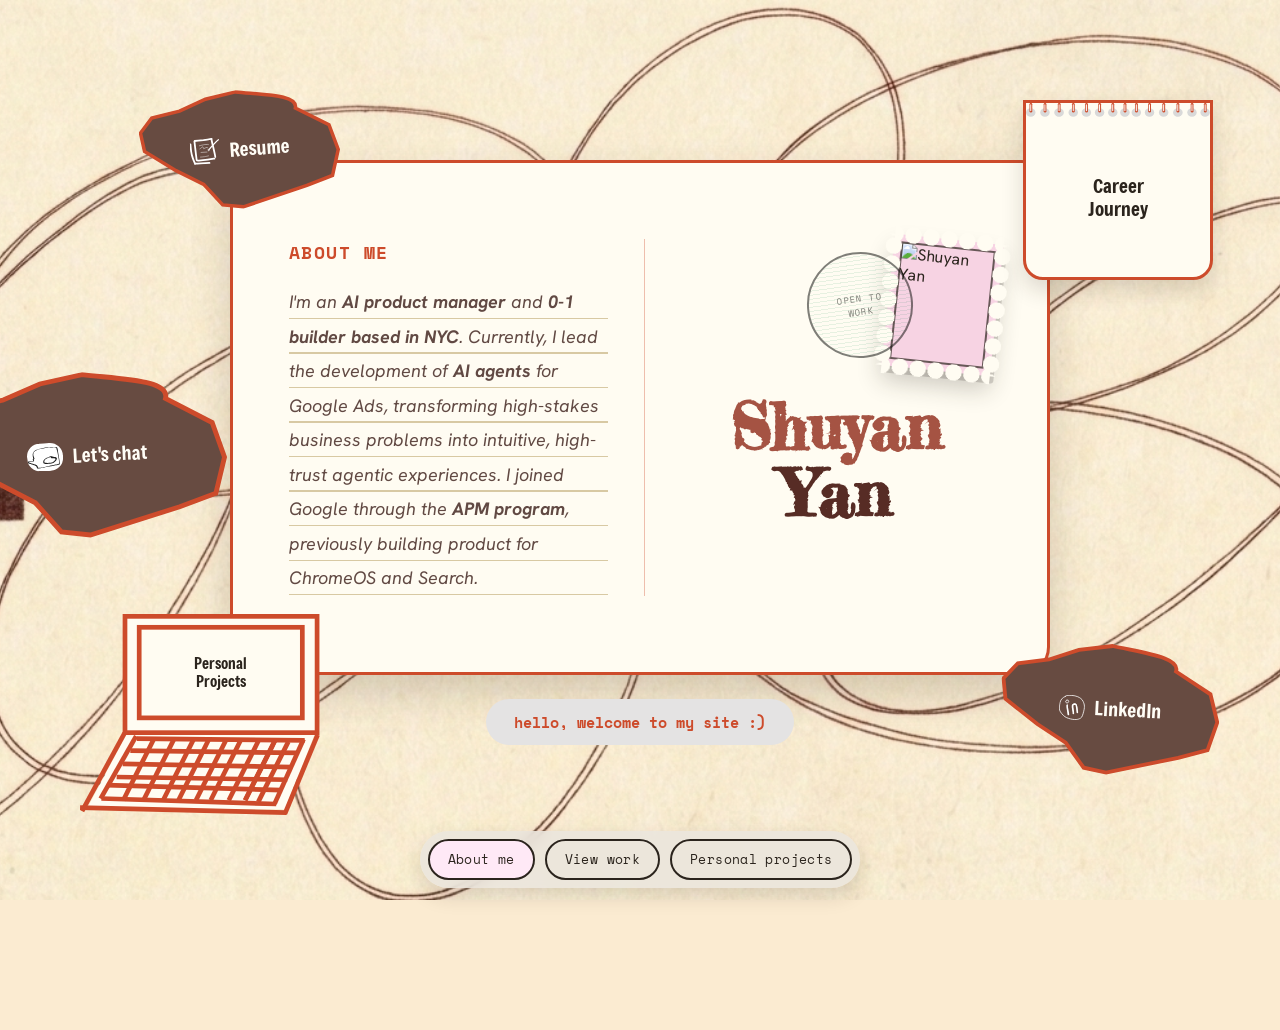
==== commit 9a66e70c: "Start visual design revamp: new design system + About/Career/Projects pages - Add new design system " ====
--- a/docs/index.html
+++ b/docs/index.html
@@ -6,125 +6,111 @@
 <title>Shuyan Yan — Product Manager, Builder, Artist</title>
 <link rel="preconnect" href="https://fonts.googleapis.com">
 <link rel="preconnect" href="https://fonts.gstatic.com" crossorigin="">
-<link href="https://fonts.googleapis.com/css2?family=Instrument+Serif:ital@0;1&family=Hanken+Grotesk:wght@400;500;600;700&family=Pacifico&family=Space+Mono:wght@400;700&display=swap" rel="stylesheet">
+<link href="https://fonts.googleapis.com/css2?family=Advent+Pro:wght@400;600;700&family=Fredericka+the+Great&family=Freeman&family=Instrument+Serif:ital@0;1&family=Hanken+Grotesk:wght@400;500;600;700&family=Pacifico&family=Space+Mono:wght@400;700&display=swap" rel="stylesheet">
 <link rel="stylesheet" href="css/style.css">
+<link rel="stylesheet" href="css/design-system.css">
 </head>
 <body>
 
 <div id="view-root" class="view-root">
 
-  <!-- ============ ABOUT ME POSTCARD ============ -->
+  <!-- ============ ABOUT ME (2026 revamp) ============ -->
   <section id="view-about" class="postcard-view">
-  <div style="width:100%; max-width:900px; animation:cardIn .45s cubic-bezier(.2,.7,.2,1); position:relative;">
-    <div style="position: absolute; top: 26px; left: -22px; right: 36px; bottom: -28px; background-color: #b78e5c; background-image: repeating-linear-gradient(100deg, rgba(255,255,255,0.15) 0 2px, rgba(60,40,20,0.14) 2px 4px); border-radius: 5px; transform: rotate(-3.2deg); box-shadow: 0 20px 40px rgba(43,36,29,0.25); z-index: 0"></div>
-    <div style="position:absolute; top:-16px; right:-20px; width:180px; height:150px; background-color:#d9a5a0; background-image:radial-gradient(circle, rgba(255,255,255,0.55) 1.6px, transparent 1.7px); background-size:14px 14px; border-radius:10px; transform:rotate(9deg); box-shadow:0 14px 28px rgba(43,36,29,0.2); z-index:0;"></div>
-    <div style="position:absolute; bottom:-18px; right:40px; width:150px; height:120px; background-color:#e0b24a; transform:rotate(-8deg); filter:drop-shadow(0 10px 18px rgba(43,36,29,0.22)); z-index:0; clip-path:polygon(0% 0%, 11.11% 0%, 22.22% 0%, 33.33% 1.37%, 44.44% 0%, 55.56% 0.46%, 66.67% 0%, 77.78% 0.83%, 88.89% 0.18%, 100% 0.51%, 100% 11.11%, 100% 22.22%, 99.69% 33.33%, 99.17% 44.44%, 99.64% 55.56%, 99.45% 66.67%, 99.58% 77.78%, 100% 88.89%, 98.95% 100%, 88.89% 100%, 77.78% 99.86%, 66.67% 99.9%, 55.56% 100%, 44.44% 99.69%, 33.33% 98.42%, 22.22% 100%, 11.11% 99.16%, 0% 98.48%, 0% 88.89%, 0% 77.78%, 0.72% 66.67%, 0.79% 55.56%, 0.01% 44.44%, 0.55% 33.33%, 0% 22.22%, 0% 11.11%);"></div>
-    <div style="position:absolute; inset:-4px; z-index:1; background:#fffdf6; transform:rotate(-0.6deg); clip-path:polygon(0.00% 0.30%, 4.55% 0.00%, 9.09% 0.00%, 13.64% 0.41%, 18.18% 0.14%, 22.73% 0.00%, 27.27% 0.00%, 31.82% 0.00%, 36.36% 0.62%, 40.91% 0.17%, 45.45% 0.00%, 50.00% 0.49%, 54.55% 2.48%, 59.09% 0.00%, 63.64% 0.00%, 68.18% 0.48%, 72.73% 0.00%, 77.27% 0.00%, 81.82% 0.69%, 86.36% 0.00%, 90.91% 0.85%, 95.45% 0.00%, 99.11% 0.00%, 100.00% 4.55%, 99.78% 9.09%, 99.65% 13.64%, 99.61% 18.18%, 99.23% 22.73%, 99.68% 27.27%, 100.00% 31.82%, 100.00% 36.36%, 100.00% 40.91%, 99.49% 45.45%, 100.00% 50.00%, 100.00% 54.55%, 99.73% 59.09%, 99.90% 63.64%, 99.98% 68.18%, 99.67% 72.73%, 99.42% 77.27%, 99.75% 81.82%, 99.45% 86.36%, 99.69% 90.91%, 98.12% 95.45%, 100.00% 100.00%, 95.45% 100.00%, 90.91% 100.00%, 86.36% 100.00%, 81.82% 100.00%, 77.27% 100.00%, 72.73% 100.00%, 68.18% 99.99%, 63.64% 99.91%, 59.09% 100.00%, 54.55% 99.61%, 50.00% 99.27%, 45.45% 100.00%, 40.91% 99.82%, 36.36% 99.20%, 31.82% 99.74%, 27.27% 100.00%, 22.73% 100.00%, 18.18% 100.00%, 13.64% 99.31%, 9.09% 99.93%, 4.55% 99.56%, 0.00% 100.00%, 0.00% 95.45%, 0.00% 90.91%, 0.36% 86.36%, 0.30% 81.82%, 0.00% 77.27%, 0.73% 72.73%, 0.95% 68.18%, 0.00% 63.64%, 0.49% 59.09%, 0.02% 54.55%, 0.45% 50.00%, 0.24% 45.45%, 0.10% 40.91%, 0.76% 36.36%, 0.82% 31.82%, 0.20% 27.27%, 1.17% 22.73%, 0.47% 18.18%, 0.62% 13.64%, 0.00% 9.09%, 1.02% 4.55%);"></div>
-    <div style="position: relative; z-index: 1; background-color: #f2ead7; background-image: linear-gradient(115deg, rgba(255,255,255,0) 0%, rgba(255,255,255,0.55) 24%, rgba(255,255,255,0) 30%, rgba(43,36,29,0.1) 55%, rgba(43,36,29,0) 62%, rgba(255,255,255,0.45) 80%, rgba(255,255,255,0) 88%), linear-gradient(8deg, rgba(43,36,29,0.12) 0%, rgba(43,36,29,0) 6%, rgba(255,255,255,0.4) 46%, rgba(255,255,255,0) 52%), url("assets/paper-noise.png"); background-size: 100% 100%, 100% 100%, 140px 140px; background-repeat: no-repeat, no-repeat, repeat; border: 2.5px solid #2b241d; border-radius: 14px; filter:drop-shadow(0 24px 38px rgba(43,36,29,0.28)); overflow: hidden; transform: rotate(-0.6deg); border-style: none; clip-path:polygon(0.00% 0.30%, 4.55% 0.00%, 9.09% 0.00%, 13.64% 0.41%, 18.18% 0.14%, 22.73% 0.00%, 27.27% 0.00%, 31.82% 0.00%, 36.36% 0.62%, 40.91% 0.17%, 45.45% 0.00%, 50.00% 0.49%, 54.55% 2.48%, 59.09% 0.00%, 63.64% 0.00%, 68.18% 0.48%, 72.73% 0.00%, 77.27% 0.00%, 81.82% 0.69%, 86.36% 0.00%, 90.91% 0.85%, 95.45% 0.00%, 99.11% 0.00%, 100.00% 4.55%, 99.78% 9.09%, 99.65% 13.64%, 99.61% 18.18%, 99.23% 22.73%, 99.68% 27.27%, 100.00% 31.82%, 100.00% 36.36%, 100.00% 40.91%, 99.49% 45.45%, 100.00% 50.00%, 100.00% 54.55%, 99.73% 59.09%, 99.90% 63.64%, 99.98% 68.18%, 99.67% 72.73%, 99.42% 77.27%, 99.75% 81.82%, 99.45% 86.36%, 99.69% 90.91%, 98.12% 95.45%, 100.00% 100.00%, 95.45% 100.00%, 90.91% 100.00%, 86.36% 100.00%, 81.82% 100.00%, 77.27% 100.00%, 72.73% 100.00%, 68.18% 99.99%, 63.64% 99.91%, 59.09% 100.00%, 54.55% 99.61%, 50.00% 99.27%, 45.45% 100.00%, 40.91% 99.82%, 36.36% 99.20%, 31.82% 99.74%, 27.27% 100.00%, 22.73% 100.00%, 18.18% 100.00%, 13.64% 99.31%, 9.09% 99.93%, 4.55% 99.56%, 0.00% 100.00%, 0.00% 95.45%, 0.00% 90.91%, 0.36% 86.36%, 0.30% 81.82%, 0.00% 77.27%, 0.73% 72.73%, 0.95% 68.18%, 0.00% 63.64%, 0.49% 59.09%, 0.02% 54.55%, 0.45% 50.00%, 0.24% 45.45%, 0.10% 40.91%, 0.76% 36.36%, 0.82% 31.82%, 0.20% 27.27%, 1.17% 22.73%, 0.47% 18.18%, 0.62% 13.64%, 0.00% 9.09%, 1.02% 4.55%);">
-      <div style="position:absolute; inset:8px; border:1px solid #cbb994; border-radius:8px; pointer-events:none;"></div>
-      <div style="position:absolute; top:-14px; left:clamp(30px,10%,120px); width:90px; height:34px; background:repeating-linear-gradient(45deg, rgba(162,32,110,0.55) 0 8px, rgba(162,32,110,0.4) 8px 16px); transform:rotate(-7deg); box-shadow:0 3px 6px rgba(43,36,29,0.18); z-index:8;"></div>
-
-      <div style="padding: clamp(28px,5vw,56px); position: relative; background-color: #FFFBFB; background-image: linear-gradient(115deg, rgba(255,255,255,0) 0%, rgba(255,255,255,0.5) 24%, rgba(255,255,255,0) 30%, rgba(43,36,29,0.06) 55%, rgba(43,36,29,0) 62%, rgba(255,255,255,0.4) 80%, rgba(255,255,255,0) 88%), linear-gradient(8deg, rgba(43,36,29,0.07) 0%, rgba(43,36,29,0) 6%, rgba(255,255,255,0.35) 46%, rgba(255,255,255,0) 52%), url("assets/paper-noise.png"); background-size: 100% 100%, 100% 100%, 140px 140px; background-repeat: no-repeat, no-repeat, repeat; background-blend-mode: multiply, multiply, multiply">
-        <div style="display:grid; grid-template-columns:minmax(0,1.2fr) minmax(0,1fr); gap:0; align-items:stretch;">
-
-          <!-- MESSAGE SIDE -->
-          <div style="position:relative; padding:6px clamp(20px,3vw,36px) 6px 4px; background-image:repeating-linear-gradient(to bottom, transparent 0 34px, #d8c9a3 34px 35px); background-position:0 6px;">
-            <div style="position:absolute; top:0; bottom:0; left:clamp(12px,2vw,22px); width:1.5px; background:#d69090; opacity:0.6;"></div>
-            <div style="padding-left:clamp(26px,3.8vw,40px);">
-              <p style="margin: 0; font-family: 'Pacifico',cursive; font-size: 24px; color: #ED83A1; line-height: 35px">Hey there !</p>
-              <p style="margin: 0; font-family: 'Space Mono'; font-size: 15px; color: #4a4036; line-height: 35px">It's Shuyan, welcome to my site.</p>
-              <p style="margin:0; font-family:'Space Mono',monospace; font-size:15px; line-height:35px; color:#4a4036;">I'm an <strong>AI product manager</strong> and <strong>zero to one builder</strong> based in NYC. Currently, I lead the development of <strong>AI agents</strong> for Google Ads, transforming high-stakes business problems into intuitive, high-trust agentic experiences. I joined Google through the <strong>APM program</strong>, previously building product for <strong>ChromeOS</strong> and <strong>Search</strong>.</p>
-            
-            </div>
-          </div>
-
-          <!-- ADDRESS SIDE -->
-          <div style="position:relative; padding:0 0 0 clamp(20px,3vw,36px); border-left:1.5px solid #2b241d; display:flex; flex-direction:column;">
-            <div style="display:flex; justify-content:flex-end; height:96px; margin-bottom:clamp(14px,3vh,26px);">
-              <div style="position:relative; width:78px; height:94px;">
-                <div style="position:absolute; top:9px; left:-58px; width:76px; height:76px; border-radius:50%; border:2px solid #484a47; opacity:0.7; mix-blend-mode:multiply; transform:rotate(-8deg); display:flex; flex-direction:column; align-items:center; justify-content:center; background:repeating-linear-gradient(0deg, transparent 0 3px, rgba(43,155,101,0.16) 3px 4px); z-index:2;">
-                  <span style="font-family:'Space Mono',monospace; font-size:6.5px; letter-spacing:0.05em; color:#484a47;">OPEN TO</span>
-                  <span style="font-family:'Space Mono',monospace; font-size:6.5px; letter-spacing:0.05em; color:#484a47;">WORK</span>
-                </div>
-                <div style="position:relative; z-index:1; width:78px; height:94px; background-color:#f7d3e3; padding:6px; border-radius:2px; transform:rotate(6deg); box-shadow:3px 5px 0 rgba(43,36,29,0.18), 0 10px 18px rgba(43,36,29,0.24);">
-                  <img src="assets/avatar.jpg" alt="Shuyan Yan" style="position:absolute; inset:6px; width:calc(100% - 12px); height:calc(100% - 12px); object-fit:cover; border-radius:1px;">
-                  <div style="position:absolute; inset:5px; border:2px solid #2b241d; opacity:0.7; pointer-events:none;"></div>
-                  <div style="position:absolute; top:-7px; left:0; right:0; height:14px; background-image:radial-gradient(circle at center, #fffbf6 6px, transparent 6.4px); background-size:14px 14px; background-repeat:repeat-x; background-position:center;"></div>
-                  <div style="position:absolute; bottom:-7px; left:0; right:0; height:14px; background-image:radial-gradient(circle at center, #fffbf6 6px, transparent 6.4px); background-size:14px 14px; background-repeat:repeat-x; background-position:center;"></div>
-                  <div style="position:absolute; top:0; bottom:0; left:-7px; width:14px; background-image:radial-gradient(circle at center, #fffbf6 6px, transparent 6.4px); background-size:14px 14px; background-repeat:repeat-y; background-position:center;"></div>
-                  <div style="position:absolute; top:0; bottom:0; right:-7px; width:14px; background-image:radial-gradient(circle at center, #fffbf6 6px, transparent 6.4px); background-size:14px 14px; background-repeat:repeat-y; background-position:center;"></div>
-                </div>
-              </div>
-            </div>
-
-            <div style="font-family:'Space Mono',monospace; font-size:10.5px; letter-spacing:0.14em; text-transform:uppercase; color:#9a8c78; margin-bottom:8px;">Sent from —</div>
-            <h1 style="margin:0; font-family:'Pacifico',cursive; font-weight:400; font-size:clamp(38px,6vw,64px); line-height:1;"><span style="display:block; color:#d7e0b1; -webkit-text-stroke:1px #7c9c00; text-shadow:0 0 0.5px #e5f2bc; animation:glowPulse 4.5s ease-in-out infinite;">Shuyan</span><span style="display:block; color:#e4a1c8; -webkit-text-stroke:1px #8e1a5e; text-shadow:0 0 0.5px #ffd9ee; animation:glowPulse 4.5s ease-in-out infinite 0.6s;">Yan</span></h1>
-
-            <div style="margin-top:12px; padding-top:8px; background-image:repeating-linear-gradient(to bottom, transparent 0 27px, #e2d8c6 27px 28px);"></div>
-
-            <div style="display:flex; flex-wrap:wrap; gap:16px; margin-top:22px;">
-              <a href="mailto: shuyanyan28@gmail.com?subject=Let's%20chat" class="contact-link">
-                <svg width="42" height="42" viewBox="0 0 64 64" aria-hidden="true">
-                  <path d="M58.8 32.0 Q58.8 32.0 57.8 38.0 Q56.9 44.0 52.4 47.9 Q47.8 51.9 43.0 55.5 Q38.2 59.1 32.1 58.6 Q26.0 58.1 21.3 54.7 Q16.6 51.3 12.8 47.2 Q9.1 43.0 6.3 37.5 Q3.5 32.0 6.6 26.7 Q9.8 21.3 13.0 16.7 Q16.1 12.1 21.1 9.0 Q26.1 5.9 32.3 4.8 Q38.5 3.7 43.6 7.4 Q48.6 11.1 52.8 15.6 Q56.9 20.0 57.9 26.0 Z" fill="#ffe9f6" stroke="#2b241d" stroke-width="2.2" stroke-linecap="round" stroke-linejoin="round"></path>
-                  <path d="M23 24 Q21 17 29 17 L38 17 Q43 17 43 22 L43 30 Q43 35 38 35 L29 35 Q27 35 25.5 36.5 L23.5 39.5 Q23 36.5 24.5 35 Q21 34 21 28 Z" fill="none" stroke="#a2206e" stroke-width="2" stroke-linecap="round" stroke-linejoin="round"></path>
-                  <path d="M31 23 q2.5 -2.5 4.5 0 q2 2.6 -1 3.6 q-2.8 0.9 -2.6 -1.6" fill="none" stroke="#a2206e" stroke-width="1.5" stroke-linecap="round"></path>
-                </svg>
-                Chat with me
-              </a>
-              <a href="https://www.linkedin.com/in/shuyan-yan" target="_blank" rel="noopener" class="contact-link">
-                <svg width="42" height="42" viewBox="0 0 64 64" aria-hidden="true">
-                  <path d="M59.3 32.0 Q59.3 32.0 58.1 38.0 Q57.0 44.0 53.0 48.7 Q49.1 53.4 43.7 56.7 Q38.4 60.0 32.1 59.6 Q25.8 59.1 20.5 56.1 Q15.2 53.1 10.3 48.9 Q5.5 44.8 4.4 38.4 Q3.4 32.0 5.4 26.1 Q7.3 20.1 10.5 14.6 Q13.7 9.1 19.7 6.9 Q25.8 4.6 31.8 5.7 Q37.8 6.7 43.2 8.9 Q48.6 11.2 51.8 16.1 Q55.0 20.9 57.2 26.5 Z" fill="#e4f0ff" stroke="#2b241d" stroke-width="2.2" stroke-linecap="round" stroke-linejoin="round"></path>
-                  <circle cx="24" cy="20" r="3" fill="none" stroke="#0a66c2" stroke-width="2"></circle>
-                  <path d="M24 28 L24 42" stroke="#0a66c2" stroke-width="3" stroke-linecap="round"></path>
-                  <path d="M33 42 L33 30 Q33 27 36.5 27 Q41 27 41 32 L41 42" fill="none" stroke="#0a66c2" stroke-width="3" stroke-linecap="round" stroke-linejoin="round"></path>
-                </svg>
-                LinkedIn
-              </a>
-              <a href="assets/Shuyan%20Yan%20Resume%20(AI%20PM).pdf" download="" class="contact-link">
-                <svg width="42" height="42" viewBox="0 0 64 64" aria-hidden="true">
-                  <path d="M61.0 32.0 Q61.0 32.0 58.7 37.9 Q56.5 43.8 52.2 47.9 Q48.0 52.1 43.0 55.0 Q37.9 57.9 32.2 57.1 Q26.5 56.3 20.7 54.8 Q15.0 53.3 10.7 48.8 Q6.4 44.3 6.2 38.2 Q5.9 32.0 6.2 25.8 Q6.4 19.7 11.1 15.7 Q15.8 11.7 20.9 8.7 Q26.0 5.6 31.8 6.5 Q37.6 7.3 42.7 9.8 Q47.7 12.3 51.6 16.5 Q55.5 20.7 58.2 26.3 Z" fill="#e8f5d0" stroke="#2b241d" stroke-width="2.2" stroke-linecap="round" stroke-linejoin="round"></path>
-                  <path d="M22 18 L38 18 L38 44 L22 44 Z" fill="none" stroke="#8a2a2a" stroke-width="1.6" stroke-linejoin="round"></path>
-                  <path d="M19 21 L19 47 L35 47" fill="none" stroke="#8a2a2a" stroke-width="1.3" stroke-linejoin="round"></path>
-                  <path d="M26 24 L34 24 M26 28 L35 28 M26 32 L33 32" stroke="#8a2a2a" stroke-width="1.3" stroke-linecap="round"></path>
-                  <path d="M31 40 q2 -2.5 3.5 -0.8 q1.2 1.4 -0.8 1.6" fill="none" stroke="#8a2a2a" stroke-width="1.3" stroke-linecap="round"></path>
-                  <path d="M35 30 L46 19" stroke="#8a2a2a" stroke-width="2.4" stroke-linecap="round"></path>
-                  <path d="M45 18 L47.5 20.5" stroke="#8a2a2a" stroke-width="2.4" stroke-linecap="round"></path>
-                </svg>
-                Résumé
-              </a>
-            </div>
-          </div>
+  <div class="ds-about-wrap">
+
+    <!-- Resume -->
+    <a href="assets/Shuyan%20Yan%20Resume%20(AI%20PM).pdf" download class="ds-irregular ds-about-resume" style="transform:rotate(-4deg); width:200px;">
+      <img class="ds-irregular__shape" src="assets/irregularshapes.svg" alt="">
+      <span class="ds-irregular__content">
+        <img class="ds-irregular__icon" src="assets/Resumeicon.svg" alt="">
+        <span class="ds-irregular__label">Resume</span>
+      </span>
+    </a>
+
+    <!-- Career Journey (calendar) -->
+    <a onclick="goTo('work')" class="ds-calendar-card ds-calendar-card--nav ds-about-calendar">
+      <img class="ds-calendar-card__strip" src="assets/calendardecor.svg" alt="">
+      <span class="ds-calendar-card__body">
+        <p class="ds-calendar-card__label">Career<br>Journey</p>
+      </span>
+    </a>
+
+    <!-- Let's chat -->
+    <a href="mailto:shuyanyan28@gmail.com?subject=Let's%20chat" class="ds-irregular ds-about-chat" style="transform:rotate(-3deg); width:280px;">
+      <img class="ds-irregular__shape" src="assets/irregularshapes.svg" alt="">
+      <span class="ds-irregular__content">
+        <img class="ds-irregular__icon" src="assets/chatlogo.svg" alt="" style="width:36px;">
+        <span class="ds-irregular__label">Let's chat</span>
+      </span>
+    </a>
+
+    <!-- Personal Projects (laptop) -->
+    <a onclick="goTo('projects')" class="ds-laptop-btn ds-about-laptop">
+      <img src="assets/laptopicon.svg" alt="">
+      <span class="ds-laptop-btn__label">Personal<br>Projects</span>
+    </a>
+
+    <!-- LinkedIn -->
+    <a href="https://www.linkedin.com/in/shuyan-yan" target="_blank" rel="noopener" class="ds-irregular ds-about-linkedin" style="transform:rotate(3deg); width:220px;">
+      <img class="ds-irregular__shape" src="assets/irregularshapes.svg" alt="">
+      <span class="ds-irregular__content">
+        <img class="ds-irregular__icon" src="assets/linkedinlogo.svg" alt="" style="width:26px;">
+        <span class="ds-irregular__label">LinkedIn</span>
+      </span>
+    </a>
+
+    <!-- Main intro card -->
+    <div class="ds-intro-card ds-about-main">
+      <div class="ds-intro-card__grid">
+        <div class="ds-intro-card__left">
+          <p class="ds-intro-card__subtitle">ABOUT ME</p>
+          <div class="ds-intro-card__body-wrap">
+            <p class="ds-intro-card__body">I'm an <strong>AI product manager</strong> and <strong>0-1 builder based in NYC</strong>. Currently, I lead the development of <strong>AI agents</strong> for Google Ads, transforming high-stakes business problems into intuitive, high-trust agentic experiences. I joined Google through the <strong>APM program</strong>, previously building product for ChromeOS and Search.</p>
+          </div>
+        </div>
+        <div class="ds-intro-card__right" style="justify-content:flex-start;">
+          <div style="position:relative; width:109px; height:132px; align-self:flex-end; margin-right:-6px;">
+            <div style="position:absolute; top:13px; left:-81px; width:106px; height:106px; border-radius:50%; border:2px solid #484a47; opacity:0.7; mix-blend-mode:multiply; transform:rotate(-8deg); display:flex; flex-direction:column; align-items:center; justify-content:center; background:repeating-linear-gradient(0deg, transparent 0 3px, rgba(43,155,101,0.16) 3px 4px); z-index:2;">
+              <span style="font-family:'Space Mono',monospace; font-size:9px; letter-spacing:0.05em; color:#484a47;">OPEN TO</span>
+              <span style="font-family:'Space Mono',monospace; font-size:9px; letter-spacing:0.05em; color:#484a47;">WORK</span>
+            </div>
+            <div style="position:relative; z-index:1; width:109px; height:132px; background-color:#f7d3e3; padding:8px; border-radius:3px; transform:rotate(6deg); box-shadow:4px 7px 0 rgba(43,36,29,0.18), 0 14px 24px rgba(43,36,29,0.24);">
+              <img src="assets/avatar.jpg" alt="Shuyan Yan" style="position:absolute; inset:8px; width:calc(100% - 16px); height:calc(100% - 16px); object-fit:cover; border-radius:2px;">
+              <div style="position:absolute; inset:7px; border:2px solid #2b241d; opacity:0.7; pointer-events:none;"></div>
+              <div style="position:absolute; top:-9px; left:0; right:0; height:18px; background-image:radial-gradient(circle at center, #FFFCF2 8px, transparent 8.4px); background-size:18px 18px; background-repeat:repeat-x; background-position:center;"></div>
+              <div style="position:absolute; bottom:-9px; left:0; right:0; height:18px; background-image:radial-gradient(circle at center, #FFFCF2 8px, transparent 8.4px); background-size:18px 18px; background-repeat:repeat-x; background-position:center;"></div>
+              <div style="position:absolute; top:0; bottom:0; left:-9px; width:18px; background-image:radial-gradient(circle at center, #FFFCF2 8px, transparent 8.4px); background-size:18px 18px; background-repeat:repeat-y; background-position:center;"></div>
+              <div style="position:absolute; top:0; bottom:0; right:-9px; width:18px; background-image:radial-gradient(circle at center, #FFFCF2 8px, transparent 8.4px); background-size:18px 18px; background-repeat:repeat-y; background-position:center;"></div>
+            </div>
+          </div>
+          <h1 class="ds-intro-card__title"><span>Shuyan</span><span>Yan</span></h1>
         </div>
       </div>
-      <img src="assets/pin-black.png" style="position: absolute; width: 36px; transform: rotate(13deg); filter: drop-shadow(2px 5px 4px rgba(43,36,29,0.35)); z-index: 9; pointer-events: none; left: 24px; top: 460px" alt="">
     </div>
+
+    <!-- Callout pill -->
+    <div class="ds-about-callout"><span class="ds-callout-pill"><b>hello, welcome to my site :)</b></span></div>
+
   </div>
   </section>
 
   <!-- ============ WORK POSTCARD ============ -->
   <section id="view-work" class="postcard-view hidden">
-  <div style="width: 100%; max-width: 980px; animation: cardIn .45s cubic-bezier(.2,.7,.2,1); position: relative">
-    <div style="position: absolute; top: 26px; left: 34px; right: -24px; bottom: -26px; background-color: #b78e5c; background-image: repeating-linear-gradient(100deg, rgba(255,255,255,0.15) 0 2px, rgba(60,40,20,0.14) 2px 4px); border-radius: 10px; transform: rotate(2.8deg); box-shadow: 0 20px 40px rgba(43,36,29,0.25); z-index: 0; width: 796px; height: 828px"></div>
-    <div style="position:absolute; top:-16px; left:-20px; width:180px; height:150px; background-color:#a9bd8f; background-image:linear-gradient(45deg, rgba(255,255,255,0.35) 25%, transparent 25%, transparent 75%, rgba(255,255,255,0.35) 75%), linear-gradient(45deg, rgba(255,255,255,0.35) 25%, transparent 25%, transparent 75%, rgba(255,255,255,0.35) 75%); background-size:16px 16px; background-position:0 0, 8px 8px; border-radius:10px; transform:rotate(-9deg); box-shadow:0 14px 28px rgba(43,36,29,0.2); z-index:0;"></div>
-    <div style="position:absolute; bottom:-18px; left:44px; width:150px; height:120px; background-color:#e0785a; transform:rotate(7deg); filter:drop-shadow(0 10px 18px rgba(43,36,29,0.22)); z-index:0; clip-path:polygon(0% 1.35%, 11.11% 0%, 22.22% 0.19%, 33.33% 0%, 44.44% 0%, 55.56% 0.4%, 66.67% 0%, 77.78% 0.55%, 88.89% 0%, 100% 0%, 100% 11.11%, 100% 22.22%, 99.69% 33.33%, 100% 44.44%, 99.92% 55.56%, 99.12% 66.67%, 99.39% 77.78%, 98.96% 88.89%, 100% 100%, 88.89% 98.65%, 77.78% 98.93%, 66.67% 100%, 55.56% 98.74%, 44.44% 100%, 33.33% 99.77%, 22.22% 99.31%, 11.11% 98.58%, 0% 100%, 0% 88.89%, 0.67% 77.78%, 0.07% 66.67%, 1.26% 55.56%, 0% 44.44%, 0% 33.33%, 0.79% 22.22%, 0.54% 11.11%);"></div>
-    <div style="position: absolute; inset: -4px; z-index: 1; background: #fffdf6; transform: rotate(0.5deg); clip-path: polygon(0.00% 0.00%, 4.55% 0.34%, 9.09% 0.00%, 13.64% 0.00%, 18.18% 0.00%, 22.73% 0.60%, 27.27% 0.12%, 31.82% 1.19%, 36.36% 0.00%, 40.91% 0.00%, 45.45% 0.00%, 50.00% 0.38%, 54.55% 0.00%, 59.09% 0.00%, 63.64% 0.69%, 68.18% 0.00%, 72.73% 0.00%, 77.27% 0.32%, 81.82% 0.00%, 86.36% 0.00%, 90.91% 0.00%, 95.45% 0.00%, 100.00% 0.00%, 100.00% 4.55%, 98.34% 9.09%, 100.00% 13.64%, 100.00% 18.18%, 100.00% 22.73%, 100.00% 27.27%, 99.34% 31.82%, 100.00% 36.36%, 99.18% 40.91%, 99.87% 45.45%, 99.62% 50.00%, 99.21% 54.55%, 99.23% 59.09%, 96.95% 63.64%, 99.39% 68.18%, 99.49% 72.73%, 100.00% 77.27%, 99.62% 81.82%, 99.59% 86.36%, 100.00% 90.91%, 99.77% 95.45%, 100.00% 100.00%, 95.45% 99.99%, 90.91% 100.00%, 86.36% 99.89%, 81.82% 99.68%, 77.27% 100.00%, 72.73% 97.62%, 68.18% 100.00%, 63.64% 99.29%, 59.09% 100.00%, 54.55% 100.00%, 50.00% 100.00%, 45.45% 99.69%, 40.91% 100.00%, 36.36% 100.00%, 31.82% 100.00%, 27.27% 99.61%, 22.73% 100.00%, 18.18% 99.36%, 13.64% 100.00%, 9.09% 100.00%, 4.55% 100.00%, 0.00% 100.00%, 0.00% 95.45%, 0.00% 90.91%, 0.65% 86.36%, 0.65% 81.82%, 0.00% 77.27%, 0.84% 72.73%, 2.43% 68.18%, 0.10% 63.64%, 0.00% 59.09%, 1.26% 54.55%, 0.00% 50.00%, 0.00% 45.45%, 0.00% 40.91%, 0.00% 36.36%, 0.00% 31.82%, 1.09% 27.27%, 0.55% 22.73%, 0.00% 18.18%, 0.24% 13.64%, 0.00% 9.09%, 0.42% 4.55%); left: -1px; top: -2px"></div>
-    <div style="position: relative; z-index: 1; background-color: #f2ead7; background-image: linear-gradient(115deg, rgba(255,255,255,0) 0%, rgba(255,255,255,0.55) 24%, rgba(255,255,255,0) 30%, rgba(43,36,29,0.1) 55%, rgba(43,36,29,0) 62%, rgba(255,255,255,0.45) 80%, rgba(255,255,255,0) 88%), linear-gradient(8deg, rgba(43,36,29,0.12) 0%, rgba(43,36,29,0) 6%, rgba(255,255,255,0.4) 46%, rgba(255,255,255,0) 52%), url("assets/paper-noise.png"); background-size: 100% 100%, 100% 100%, 140px 140px; background-repeat: no-repeat, no-repeat, repeat; border-radius: 14px; filter: drop-shadow(0 24px 38px rgba(43,36,29,0.28)); overflow: hidden; transform: rotate(0.5deg); clip-path: polygon(0.00% 0.00%, 4.55% 0.34%, 9.09% 0.00%, 13.64% 0.00%, 18.18% 0.00%, 22.73% 0.60%, 27.27% 0.12%, 31.82% 1.19%, 36.36% 0.00%, 40.91% 0.00%, 45.45% 0.00%, 50.00% 0.38%, 54.55% 0.00%, 59.09% 0.00%, 63.64% 0.69%, 68.18% 0.00%, 72.73% 0.00%, 77.27% 0.32%, 81.82% 0.00%, 86.36% 0.00%, 90.91% 0.00%, 95.45% 0.00%, 100.00% 0.00%, 100.00% 4.55%, 98.34% 9.09%, 100.00% 13.64%, 100.00% 18.18%, 100.00% 22.73%, 100.00% 27.27%, 99.34% 31.82%, 100.00% 36.36%, 99.18% 40.91%, 99.87% 45.45%, 99.62% 50.00%, 99.21% 54.55%, 99.23% 59.09%, 96.95% 63.64%, 99.39% 68.18%, 99.49% 72.73%, 100.00% 77.27%, 99.62% 81.82%, 99.59% 86.36%, 100.00% 90.91%, 99.77% 95.45%, 100.00% 100.00%, 95.45% 99.99%, 90.91% 100.00%, 86.36% 99.89%, 81.82% 99.68%, 77.27% 100.00%, 72.73% 97.62%, 68.18% 100.00%, 63.64% 99.29%, 59.09% 100.00%, 54.55% 100.00%, 50.00% 100.00%, 45.45% 99.69%, 40.91% 100.00%, 36.36% 100.00%, 31.82% 100.00%, 27.27% 99.61%, 22.73% 100.00%, 18.18% 99.36%, 13.64% 100.00%, 9.09% 100.00%, 4.55% 100.00%, 0.00% 100.00%, 0.00% 95.45%, 0.00% 90.91%, 0.65% 86.36%, 0.65% 81.82%, 0.00% 77.27%, 0.84% 72.73%, 2.43% 68.18%, 0.10% 63.64%, 0.00% 59.09%, 1.26% 54.55%, 0.00% 50.00%, 0.00% 45.45%, 0.00% 40.91%, 0.00% 36.36%, 0.00% 31.82%, 1.09% 27.27%, 0.55% 22.73%, 0.00% 18.18%, 0.24% 13.64%, 0.00% 9.09%, 0.42% 4.55%)">
-      <div style="position: absolute; inset: 8px; border: 1px solid #cbb994; border-radius: 8px; pointer-events: none; left: 23px; top: 25px"></div>
-      <div style="position:absolute; top:-14px; right:clamp(30px,10%,120px); width:90px; height:34px; background:repeating-linear-gradient(45deg, rgba(114,144,3,0.55) 0 8px, rgba(114,144,3,0.4) 8px 16px); transform:rotate(6deg); box-shadow:0 3px 6px rgba(43,36,29,0.18); z-index:8;"></div>
-
-      <div style="padding: clamp(30px,5vw,56px); position: relative; background-color: #FFFBFBD4; background-image: linear-gradient(115deg, rgba(255,255,255,0) 0%, rgba(255,255,255,0.5) 24%, rgba(255,255,255,0) 30%, rgba(43,36,29,0.06) 55%, rgba(43,36,29,0) 62%, rgba(255,255,255,0.4) 80%, rgba(255,255,255,0) 88%), linear-gradient(8deg, rgba(43,36,29,0.07) 0%, rgba(43,36,29,0) 6%, rgba(255,255,255,0.35) 46%, rgba(255,255,255,0) 52%), url("assets/paper-noise.png"); background-size: 100% 100%, 100% 100%, 140px 140px; background-repeat: no-repeat, no-repeat, repeat; background-blend-mode: multiply, multiply, multiply; max-height:calc(100vh - 210px); overflow-y:auto;">
-        <div style="display:flex; align-items:center; justify-content:space-between; gap:16px; margin-bottom:clamp(28px,4vh,44px);">
-          <h2 style="margin:0; font-family:'Space Mono',monospace; font-weight:400; font-size:clamp(26px,3.4vw,42px); line-height:1.1; color:#2b241d;">Where I've worked</h2>
-        </div>
-
-        <div style="display:grid; grid-template-columns:110px 1fr; gap:clamp(16px,3vw,32px); padding:22px 0; border-top:1px solid #dccfb8;">
-          <div style="font-family:'Space Mono',monospace; font-size:13px; color:#6f6354; letter-spacing:0.03em; padding-top:5px;">2025 — Now</div>
+  <div style="width:100%; max-width:900px; margin:0 auto;">
+    <div class="ds-calendar-card ds-calendar-card--full">
+      <img class="ds-calendar-card__strip" src="assets/calendardecor.svg" alt="">
+      <div class="ds-calendar-card__body" style="max-height:calc(100vh - 210px); overflow-y:auto;">
+        <h2 style="margin:0 0 10px; font-family:'Space Mono',monospace; font-weight:700; font-size:clamp(24px,3.2vw,32px); letter-spacing:0.04em; color:var(--ds-red);">MY JOURNEYS</h2>
+        <div style="border-top:1.5px solid var(--ds-red); margin-bottom:8px;"></div>
+
+        <div style="display:grid; grid-template-columns:110px 1fr; gap:clamp(16px,3vw,32px); padding:22px 0; border-top:1px solid #e6dcc8;">
+          <div style="font-family:'Advent Pro',sans-serif; font-weight:600; font-size:15px; color:#5a5049; letter-spacing:0.02em; padding-top:5px;">2025 — Now</div>
           <div>
-            <h3 style="margin:0 0 4px; font-size:clamp(17px,1.8vw,22px); font-weight:600; color:#2b241d; font-family:'Space Mono',monospace;">Product Manager <span style="color:#9a8c78; font-weight:400;">· Google Ads</span> <span style="color:#5f8023; font-weight:400;">· New York</span></h3>
-            <p style="margin:0; font-size:14.5px; line-height:1.6; color:#4a4036; max-width:62ch;">Building AI agents that help advertisers understand the effectiveness of their marketing investments — combining reasoning, tools, and human-in-the-loop flows to make measurement clear and trustworthy.</p>
+            <h3 style="margin:0 0 4px; font-size:clamp(17px,1.8vw,22px); font-weight:600; color:#2b241d; font-family:'Space Mono',monospace;">Product Manager <span style="color:var(--ds-red); font-weight:600;">| Google Ads</span> <span style="color:#9a8c78; font-weight:400;">| New York</span></h3>
+            <p style="margin:0; font-size:14.5px; line-height:1.6; color:var(--ds-body-text); max-width:62ch;">Building AI agents that help advertisers understand the effectiveness of their marketing investments — combining reasoning, tools, and human-in-the-loop flows to make measurement clear and trustworthy.</p>
             <div style="margin-top:16px; display:flex; flex-direction:column; gap:8px;">
-              <div style="font-family:'Space Mono',monospace; font-size:10.5px; letter-spacing:0.1em; text-transform:uppercase; color:var(--accent,#a43378);">↗ Recent launch &amp; press</div>
-              <a href="https://blog.google/products/ads-commerce/ask-advisor/" target="_blank" rel="noopener" class="press-link" style="display:flex; flex-direction:column; gap:6px; max-width:360px; padding:13px 15px; background:linear-gradient(120deg, #dbe8ff 0%, #ddd8e5 45%, #e0cdd6 100%); border:1px solid #e2d8c6; border-radius:14px; text-decoration:none;">
+              <div style="font-family:'Space Mono',monospace; font-size:10.5px; letter-spacing:0.1em; text-transform:uppercase; color:var(--ds-red);">↗ Recent launch &amp; press</div>
+              <a href="https://blog.google/products/ads-commerce/ask-advisor/" target="_blank" rel="noopener" class="press-link" style="display:flex; flex-direction:column; gap:6px; max-width:360px; padding:13px 15px; background:#FBF2D4; border:1px solid var(--ds-red); border-radius:14px; text-decoration:none;">
                 <span style="display:flex; align-items:center; justify-content:space-between; font-family:'Space Mono',monospace; font-size:10px; letter-spacing:0.06em; text-transform:uppercase; color:#9a8c78;"><span>Google Ads Blog</span><span>May 2026 →</span></span>
                 <span style="font-size:13.5px; line-height:1.4; font-weight:600; color:#2b241d;">Meet Ask Advisor, your new AI-powered collaborator</span>
               </a>
@@ -132,64 +118,47 @@
           </div>
         </div>
 
-        <div style="display:grid; grid-template-columns:110px 1fr; gap:clamp(16px,3vw,32px); padding:22px 0; border-top:1px solid #dccfb8;">
-          <div style="font-family:'Space Mono',monospace; font-size:13px; color:#6f6354; letter-spacing:0.03em; padding-top:5px;">2024 — 2025</div>
+        <div style="display:grid; grid-template-columns:110px 1fr; gap:clamp(16px,3vw,32px); padding:22px 0; border-top:1px solid #e6dcc8;">
+          <div style="font-family:'Advent Pro',sans-serif; font-weight:600; font-size:15px; color:#5a5049; letter-spacing:0.02em; padding-top:5px;">2024 — 2025</div>
           <div>
-            <h3 style="margin: 0 0 4px; font-size: clamp(17px,1.8vw,22px); font-weight: 600; color: #2b241d; font-family: 'Space Mono',monospace;">Associate Product Manager <span style="color: rgb(154, 140, 120); font-weight: 400;">· Google Search&nbsp;</span><span style="color:#5f8023; font-weight: 400; font-size: clamp(17px, 1.8vw, 22px);">·  Bay Area</span></h3><p style="margin:0; font-size:14.5px; line-height:1.6; color:#4a4036; max-width:62ch;">Enhanced Visual & Recipe Search via LLMs: Led strategy and execution—from prompt tuning to evaluation to launch—for LLM meal planning and AI-organized search result pages.
-          </div>
-        </div>
-
-        <div style="display:grid; grid-template-columns:110px 1fr; gap:clamp(16px,3vw,32px); padding:22px 0; border-top:1px solid #dccfb8;">
-          <div style="font-family:'Space Mono',monospace; font-size:13px; color:#6f6354; letter-spacing:0.03em; padding-top:5px;">Earlier</div>
+            <h3 style="margin: 0 0 4px; font-size: clamp(17px,1.8vw,22px); font-weight: 600; color: #2b241d; font-family: 'Space Mono',monospace;">Associate Product Manager <span style="color:var(--ds-red); font-weight:600;">| Google Search</span> <span style="color:#9a8c78; font-weight:400;">| Bay Area</span></h3>
+            <p style="margin:0; font-size:14.5px; line-height:1.6; color:var(--ds-body-text); max-width:62ch;">Enhanced Visual & Recipe Search via LLMs: Led strategy and execution—from prompt tuning to evaluation to launch—for LLM meal planning and AI-organized search result pages.</p>
+          </div>
+        </div>
+
+        <div style="display:grid; grid-template-columns:110px 1fr; gap:clamp(16px,3vw,32px); padding:22px 0; border-top:1px solid #e6dcc8;">
+          <div style="font-family:'Advent Pro',sans-serif; font-weight:600; font-size:15px; color:#5a5049; letter-spacing:0.02em; padding-top:5px;">Earlier</div>
           <div>
             <h3 style="margin:0 0 12px; font-size:clamp(17px,1.8vw,22px); font-weight:600; color:#2b241d; font-family:'Space Mono',monospace;">Internships</h3>
             <div style="display:flex; flex-wrap:wrap; gap:8px;">
-              <span style="font-family:'Space Mono',monospace; font-size:12px; color:#586f03; border:1px solid #2b241d; padding:7px 13px; border-radius:100px; background:linear-gradient(135deg, #f1f9e2 0%, #d9edc0 100%);">Google ChromeOS</span>
-              <span style="font-family:'Space Mono',monospace; font-size:12px; color:#073b6f; background:linear-gradient(135deg, #eff7ff 0%, #cfe6ff 100%); border:1px solid #2b241d; padding:7px 13px; border-radius:100px;">Microsoft</span>
-              <span style="font-family:'Space Mono',monospace; font-size:12px; color:#641444; background:linear-gradient(135deg, #fff2f9 0%, #ffd9ec 100%); border:1px solid #2b241d; padding:7px 13px; border-radius:100px;">ByteDance</span>
-              <span style="font-family:'Space Mono',monospace; font-size:12px; color:#430371; background:linear-gradient(135deg, #f8f0fb 0%, #e6d3f0 100%); border:1px solid #2b241d; padding:7px 13px; border-radius:100px;">Coding it Forward</span>
-            </div>
-          </div>
-        </div>
-
-        <div style="display:grid; grid-template-columns:110px 1fr; gap:clamp(16px,3vw,32px); padding:22px 0 0; border-top:1px solid #dccfb8;">
-          <div style="font-family:'Space Mono',monospace; font-size:13px; color:var(--accent,#b5613a); letter-spacing:0.03em; padding-top:5px;">Education</div>
+              <span style="font-family:'Space Mono',monospace; font-size:12px; color:#000000; border:1px solid var(--ds-red); padding:7px 13px; border-radius:100px; background: #FBF2D4;;">Google ChromeOS</span>
+              <span style="font-family:'Space Mono',monospace; font-size:12px; color:#000000; background: #FBF2D4; border:1px solid var(--ds-red); padding:7px 13px; border-radius:100px;">Microsoft</span>
+              <span style="font-family:'Space Mono',monospace; font-size:12px; color:#000000; background: #FBF2D4; border:1px solid var(--ds-red); padding:7px 13px; border-radius:100px;">ByteDance</span>
+              <span style="font-family:'Space Mono',monospace; font-size:12px; color:#000000; background: #FBF2D4; border:1px solid var(--ds-red); padding:7px 13px; border-radius:100px;">Coding it Forward</span>
+            </div>
+          </div>
+        </div>
+
+        <div style="display:grid; grid-template-columns:110px 1fr; gap:clamp(16px,3vw,32px); padding:22px 0 0; border-top:1px solid #e6dcc8;">
+          <div style="font-family:'Advent Pro',sans-serif; font-weight:600; font-size:15px; color:var(--ds-red); letter-spacing:0.02em; padding-top:5px;">Education</div>
           <div>
-            <h3 style="margin:0 0 4px; font-size:clamp(17px,1.8vw,22px); font-weight:600; color:#2b241d; font-family:'Space Mono',monospace;">Pomona College <span style="color:#9a8c78; font-weight:400;">· [ Bachelor's Degree ]</span></h3>
-            <p style="margin:0; font-size:14.5px; line-height:1.6; color:#4a4036; max-width:62ch;">[ Major: Computer Science, Minor: Economics ] · [ 2024 ] · [ Cum Laude ]</p>
-          </div>
-        </div>
-
-        <div style="display:flex; justify-content:space-between; gap:12px; margin-top:clamp(28px,4vh,40px); padding-top:20px; border-top:1.5px dashed #d8c9a3;">
-          <a onclick="goTo('about')" style="cursor:pointer; font-family:'Space Mono',monospace; font-size:12.5px; letter-spacing:0.03em; text-decoration:none; color:#2b241d;">← About me</a>
-          <a onclick="goTo('projects')" style="cursor:pointer; font-family:'Space Mono',monospace; font-size:12.5px; letter-spacing:0.03em; text-decoration:none; color:#2b241d;">Personal projects →</a>
-        </div>
-      <img src="assets/pin-teal.png" style="position: absolute; top: 3px; left: 27px; width: 25px; transform: rotate(-10deg); filter: drop-shadow(rgba(43, 36, 29, 0.35) 2px 5px 4px); z-index: 9; pointer-events: none; height: 33px;" alt=""></div>
+            <h3 style="margin:0 0 4px; font-size:clamp(17px,1.8vw,22px); font-weight:600; color:#2b241d; font-family:'Space Mono',monospace;">Pomona College <span style="color:var(--ds-red); font-weight:600;">| Bachelor's Degree</span></h3>
+            <p style="margin:0; font-size:14.5px; line-height:1.6; color:var(--ds-body-text); max-width:62ch;">Computer Science & Economics<br>Cum Laude</p>
+          </div>
+       
+      </div>
     </div>
   </div>
   </section>
 
   <!-- ============ PERSONAL PROJECTS POSTCARD ============ -->
   <section id="view-projects" class="postcard-view hidden">
-  <div style="width:100%; max-width:1080px; animation:cardIn .45s cubic-bezier(.2,.7,.2,1); position:relative;">
-    <div style="position:absolute; top:26px; left:-22px; right:34px; bottom:-28px; background-color:#b78e5c; background-image:repeating-linear-gradient(100deg, rgba(255,255,255,0.15) 0 2px, rgba(60,40,20,0.14) 2px 4px); border-radius:10px; transform:rotate(-2.8deg); box-shadow:0 20px 40px rgba(43,36,29,0.25); z-index:0;"></div>
-    <div style="position:absolute; top:-16px; right:-22px; width:180px; height:150px; background-color:#8fa8bd; background-image:repeating-linear-gradient(0deg, rgba(255,255,255,0.32) 0 3px, transparent 3px 8px); border-radius:10px; transform:rotate(8deg); box-shadow:0 14px 28px rgba(43,36,29,0.2); z-index:0;"></div>
-    <div style="position:absolute; bottom:-18px; left:38px; width:150px; height:120px; background-color:#e2a0c2; transform:rotate(-7deg); filter:drop-shadow(0 10px 18px rgba(43,36,29,0.22)); z-index:0; clip-path:polygon(0% 0%, 11.11% 0.55%, 22.22% 0%, 33.33% 0%, 44.44% 0%, 55.56% 1.03%, 66.67% 0%, 77.78% 0%, 88.89% 0%, 100% 1.37%, 99.39% 11.11%, 98.96% 22.22%, 100% 33.33%, 100% 44.44%, 99.01% 55.56%, 100% 66.67%, 100% 77.78%, 100% 88.89%, 99.69% 100%, 88.89% 99.31%, 77.78% 98.58%, 66.67% 100%, 55.56% 99.55%, 44.44% 98.55%, 33.33% 98.5%, 22.22% 100%, 11.11% 99.86%, 0% 99.9%, 0.79% 88.89%, 0.54% 77.78%, 0% 66.67%, 0% 55.56%, 1.35% 44.44%, 0% 33.33%, 0% 22.22%, 0% 11.11%);"></div>
-    <div style="position:absolute; inset:-4px; z-index:1; background:#fffdf6; transform:rotate(-0.4deg); clip-path:polygon(0.00% 0.39%, 4.55% 0.33%, 9.09% 0.00%, 13.64% 0.22%, 18.18% 0.84%, 22.73% 0.00%, 27.27% 0.00%, 31.82% 0.63%, 36.36% 0.00%, 40.91% 0.57%, 45.45% 0.00%, 50.00% 0.00%, 54.55% 0.00%, 59.09% 0.00%, 63.64% 1.92%, 68.18% 1.24%, 72.73% 0.24%, 77.27% 0.00%, 81.82% 0.00%, 86.36% 0.00%, 90.91% 0.00%, 95.45% 0.00%, 99.35% 0.00%, 100.00% 4.55%, 100.00% 9.09%, 99.99% 13.64%, 99.47% 18.18%, 99.91% 22.73%, 99.67% 27.27%, 99.92% 31.82%, 99.59% 36.36%, 99.31% 40.91%, 100.00% 45.45%, 99.97% 50.00%, 100.00% 54.55%, 100.00% 59.09%, 99.95% 63.64%, 99.84% 68.18%, 100.00% 72.73%, 99.96% 77.27%, 100.00% 81.82%, 100.00% 86.36%, 99.12% 90.91%, 99.33% 95.45%, 100.00% 100.00%, 95.45% 100.00%, 90.91% 99.95%, 86.36% 99.92%, 81.82% 99.90%, 77.27% 99.73%, 72.73% 99.56%, 68.18% 97.86%, 63.64% 100.00%, 59.09% 99.88%, 54.55% 100.00%, 50.00% 99.72%, 45.45% 100.00%, 40.91% 100.00%, 36.36% 99.42%, 31.82% 99.76%, 27.27% 99.59%, 22.73% 99.94%, 18.18% 100.00%, 13.64% 100.00%, 9.09% 99.39%, 4.55% 100.00%, 0.49% 100.00%, 0.00% 95.45%, 0.00% 90.91%, 0.69% 86.36%, 0.05% 81.82%, 0.00% 77.27%, 0.09% 72.73%, 0.27% 68.18%, 0.00% 63.64%, 0.27% 59.09%, 0.00% 54.55%, 0.18% 50.00%, 0.00% 45.45%, 0.16% 40.91%, 0.43% 36.36%, 0.18% 31.82%, 0.00% 27.27%, 0.00% 22.73%, 0.00% 18.18%, 0.00% 13.64%, 0.00% 9.09%, 0.04% 4.55%);"></div>
-    <div style="position: relative; z-index: 1; background-color: #f2ead7; background-image: linear-gradient(115deg, rgba(255,255,255,0) 0%, rgba(255,255,255,0.55) 24%, rgba(255,255,255,0) 30%, rgba(43,36,29,0.1) 55%, rgba(43,36,29,0) 62%, rgba(255,255,255,0.45) 80%, rgba(255,255,255,0) 88%), linear-gradient(8deg, rgba(43,36,29,0.12) 0%, rgba(43,36,29,0) 6%, rgba(255,255,255,0.4) 46%, rgba(255,255,255,0) 52%), url("assets/paper-noise.png"); background-size: 100% 100%, 100% 100%, 140px 140px; background-repeat: no-repeat, no-repeat, repeat; border-radius: 14px; filter: drop-shadow(0 24px 38px rgba(43,36,29,0.28)); overflow: hidden; transform: rotate(-0.4deg); clip-path: polygon(0.00% 0.39%, 4.55% 0.33%, 9.09% 0.00%, 13.64% 0.22%, 18.18% 0.84%, 22.73% 0.00%, 27.27% 0.00%, 31.82% 0.63%, 36.36% 0.00%, 40.91% 0.57%, 45.45% 0.00%, 50.00% 0.00%, 54.55% 0.00%, 59.09% 0.00%, 63.64% 1.92%, 68.18% 1.24%, 72.73% 0.24%, 77.27% 0.00%, 81.82% 0.00%, 86.36% 0.00%, 90.91% 0.00%, 95.45% 0.00%, 99.35% 0.00%, 100.00% 4.55%, 100.00% 9.09%, 99.99% 13.64%, 99.47% 18.18%, 99.91% 22.73%, 99.67% 27.27%, 99.92% 31.82%, 99.59% 36.36%, 99.31% 40.91%, 100.00% 45.45%, 99.97% 50.00%, 100.00% 54.55%, 100.00% 59.09%, 99.95% 63.64%, 99.84% 68.18%, 100.00% 72.73%, 99.96% 77.27%, 100.00% 81.82%, 100.00% 86.36%, 99.12% 90.91%, 99.33% 95.45%, 100.00% 100.00%, 95.45% 100.00%, 90.91% 99.95%, 86.36% 99.92%, 81.82% 99.90%, 77.27% 99.73%, 72.73% 99.56%, 68.18% 97.86%, 63.64% 100.00%, 59.09% 99.88%, 54.55% 100.00%, 50.00% 99.72%, 45.45% 100.00%, 40.91% 100.00%, 36.36% 99.42%, 31.82% 99.76%, 27.27% 99.59%, 22.73% 99.94%, 18.18% 100.00%, 13.64% 100.00%, 9.09% 99.39%, 4.55% 100.00%, 0.49% 100.00%, 0.00% 95.45%, 0.00% 90.91%, 0.69% 86.36%, 0.05% 81.82%, 0.00% 77.27%, 0.09% 72.73%, 0.27% 68.18%, 0.00% 63.64%, 0.27% 59.09%, 0.00% 54.55%, 0.18% 50.00%, 0.00% 45.45%, 0.16% 40.91%, 0.43% 36.36%, 0.18% 31.82%, 0.00% 27.27%, 0.00% 22.73%, 0.00% 18.18%, 0.00% 13.64%, 0.00% 9.09%, 0.04% 4.55%)">
-      <div style="position:absolute; inset:8px; border:1px solid #cbb994; border-radius:8px; pointer-events:none;"></div>
-      <div style="position:absolute; top:-14px; left:clamp(30px,8%,110px); width:90px; height:34px; background:repeating-linear-gradient(45deg, rgba(43,36,29,0.4) 0 8px, rgba(43,36,29,0.28) 8px 16px); transform:rotate(-6deg); box-shadow:0 3px 6px rgba(43,36,29,0.18); z-index:8;"></div>
-      <img src="assets/pin-red.png" style="position:absolute; top:14px; right:24px; width:36px; transform:rotate(-13deg); filter:drop-shadow(2px 5px 4px rgba(43,36,29,0.35)); z-index:9; pointer-events:none;" alt="">
-      <img src="assets/pin-pink-small.png" style="position:absolute; bottom:16px; left:30px; width:30px; transform:rotate(17deg); filter:drop-shadow(2px 5px 4px rgba(43,36,29,0.35)); z-index:9; pointer-events:none;" alt="">
-
-      <div style="padding: clamp(30px,5vw,56px); position: relative; background-color: #FFFBFB; background-image: linear-gradient(115deg, rgba(255,255,255,0) 0%, rgba(255,255,255,0.5) 24%, rgba(255,255,255,0) 30%, rgba(43,36,29,0.06) 55%, rgba(43,36,29,0) 62%, rgba(255,255,255,0.4) 80%, rgba(255,255,255,0) 88%), linear-gradient(8deg, rgba(43,36,29,0.07) 0%, rgba(43,36,29,0) 6%, rgba(255,255,255,0.35) 46%, rgba(255,255,255,0) 52%), url("assets/paper-noise.png"); background-size: 100% 100%, 100% 100%, 140px 140px; background-repeat: no-repeat, no-repeat, repeat; background-blend-mode: multiply, multiply, multiply; max-height:calc(100vh - 210px); overflow-y:auto;">
-        <div style="display:flex; align-items:flex-start; justify-content:space-between; gap:16px; margin-bottom:clamp(28px,4vh,40px);">
-          <div>
-            <h2 style="margin:0 0 8px; font-family:'Space Mono',monospace; font-weight:400; font-size:clamp(26px,3.4vw,42px); line-height:1.1; color:#2b241d;">Things I've Built</h2>
-            <p style="margin:0; max-width:44ch; font-size:14px; line-height:1.6; color:#6f6354;">A mix of shipped products, prototypes, and side projects.</p>
-          </div>
-        </div>
-
+  <div style="width:100%; max-width:1080px; margin:0 auto;">
+    <div class="ds-intro-card" style="display:block; padding:0; overflow:hidden;">
+      <div style="padding:clamp(30px,5vw,56px);">
+        <div style="display:inline-block; background:var(--ds-grey); border-radius:100px; padding:14px 28px; margin-bottom:28px;">
+          <h2 style="margin:0; font-family:'Space Mono',monospace; font-weight:700; font-size:clamp(18px,2.2vw,24px); letter-spacing:0.04em; color:var(--ds-red);">MY PERSONAL PROJECTS</h2>
+        </div>
         <div style="display:flex; flex-wrap:wrap; justify-content:center; align-items:flex-start; gap:clamp(18px,2.4vw,28px); padding:14px 0 8px;">
 
           <div onclick="openProject('health')" class="stamp-card" style="--rot:-6deg; position:relative; width:172px; margin-top:0; cursor:pointer;">
@@ -199,15 +168,15 @@
             </div>
             <div style="position:relative;">
               <div style="position:absolute; top:-8px; left:-10px; width:148px; aspect-ratio:0.82; background:#fff; padding:5px; border-radius:2px; box-shadow:0 10px 18px rgba(43,36,29,0.22); transform:rotate(9deg); z-index:0;">
-                <img src="assets/health-journal-history.png" alt="" style="width:100%; height:100%; object-fit:cover; object-position:top; border-radius:1px; display:block;">
+                <img src="assets/personal-projects-screenshots/health-journal-history.png" alt="" style="width:100%; height:100%; object-fit:cover; object-position:top; border-radius:1px; display:block;">
               </div>
-              <div style="position:relative; aspect-ratio:0.84; background-color:#eaf2e6; padding:12px; box-shadow:0 16px 28px rgba(43,36,29,0.24); border-radius:2px; z-index:1;">
-                <img src="assets/health-journal-home.png" alt="" style="position:absolute; inset:12px; width:calc(100% - 24px); height:calc(100% - 24px); object-fit:cover; object-position:top; border-radius:1px;">
+              <div style="position:relative; aspect-ratio:0.84; background-color:#604A3E; padding:12px; box-shadow:0 16px 28px rgba(43,36,29,0.24); border-radius:2px; z-index:1;">
+                <img src="assets/personal-projects-screenshots/health-journal-home.png" alt="" style="position:absolute; inset:12px; width:calc(100% - 24px); height:calc(100% - 24px); object-fit:cover; object-position:top; border-radius:1px;">
                 <div style="position:absolute; inset:11px; border:1.5px solid #2b241d; opacity:0.55; pointer-events:none;"></div>
-                <div style="position:absolute; top:-7px; left:0; right:0; height:14px; background-image:radial-gradient(circle at center, #fffbf6 6.5px, transparent 7px); background-size:16px 14px; background-repeat:repeat-x; background-position:center;"></div>
-                <div style="position:absolute; bottom:-7px; left:0; right:0; height:14px; background-image:radial-gradient(circle at center, #fffbf6 6.5px, transparent 7px); background-size:16px 14px; background-repeat:repeat-x; background-position:center;"></div>
-                <div style="position:absolute; top:0; bottom:0; left:-7px; width:14px; background-image:radial-gradient(circle at center, #fffbf6 6.5px, transparent 7px); background-size:14px 16px; background-repeat:repeat-y; background-position:center;"></div>
-                <div style="position:absolute; top:0; bottom:0; right:-7px; width:14px; background-image:radial-gradient(circle at center, #fffbf6 6.5px, transparent 7px); background-size:14px 16px; background-repeat:repeat-y; background-position:center;"></div>
+                <div style="position:absolute; top:-7px; left:0; right:0; height:14px; background-image:radial-gradient(circle at center, #FFFCF2 6.5px, transparent 7px); background-size:16px 14px; background-repeat:repeat-x; background-position:center;"></div>
+                <div style="position:absolute; bottom:-7px; left:0; right:0; height:14px; background-image:radial-gradient(circle at center, #FFFCF2 6.5px, transparent 7px); background-size:16px 14px; background-repeat:repeat-x; background-position:center;"></div>
+                <div style="position:absolute; top:0; bottom:0; left:-7px; width:14px; background-image:radial-gradient(circle at center, #FFFCF2 6.5px, transparent 7px); background-size:14px 16px; background-repeat:repeat-y; background-position:center;"></div>
+                <div style="position:absolute; top:0; bottom:0; right:-7px; width:14px; background-image:radial-gradient(circle at center, #FFFCF2 6.5px, transparent 7px); background-size:14px 16px; background-repeat:repeat-y; background-position:center;"></div>
               </div>
             </div>
             <div style="display:flex; flex-direction:column; align-items:flex-start; gap:2px; padding-left:10px; margin-top:-2px;">
@@ -225,13 +194,13 @@
               <span style="font-family:'Space Mono',monospace; font-size:10px; letter-spacing:0.1em; text-transform:uppercase; color:#2b241d; opacity:0.8;">Dine</span>
               <svg width="18" height="26" viewBox="0 0 18 26" fill="none" style="opacity:0.5;"><path d="M9 1 C 13 8, 11 17, 6 24" stroke="#2b241d" stroke-width="1.4" stroke-linecap="round"/><path d="M2 18 L6 24 L11 19" stroke="#2b241d" stroke-width="1.4" stroke-linecap="round" stroke-linejoin="round" fill="none"/></svg>
             </div>
-            <div style="position:relative; aspect-ratio:0.84; background-color:#e7eef4; padding:12px; box-shadow:0 16px 28px rgba(43,36,29,0.24); border-radius:2px;">
-              <img src="assets/ordering-app-1.png" alt="" style="position:absolute; inset:12px; width:calc(100% - 24px); height:calc(100% - 24px); object-fit:cover; object-position:top; border-radius:1px;">
+            <div style="position:relative; aspect-ratio:0.84; background-color:#604A3E; padding:12px; box-shadow:0 16px 28px rgba(43,36,29,0.24); border-radius:2px;">
+              <img src="assets/personal-projects-screenshots/ordering-app-1.png" alt="" style="position:absolute; inset:12px; width:calc(100% - 24px); height:calc(100% - 24px); object-fit:cover; object-position:top; border-radius:1px;">
               <div style="position:absolute; inset:11px; border:1.5px solid #2b241d; opacity:0.55; pointer-events:none;"></div>
-              <div style="position:absolute; top:-7px; left:0; right:0; height:14px; background-image:radial-gradient(circle at center, #fffbf6 6.5px, transparent 7px); background-size:16px 14px; background-repeat:repeat-x; background-position:center;"></div>
-              <div style="position:absolute; bottom:-7px; left:0; right:0; height:14px; background-image:radial-gradient(circle at center, #fffbf6 6.5px, transparent 7px); background-size:16px 14px; background-repeat:repeat-x; background-position:center;"></div>
-              <div style="position:absolute; top:0; bottom:0; left:-7px; width:14px; background-image:radial-gradient(circle at center, #fffbf6 6.5px, transparent 7px); background-size:14px 16px; background-repeat:repeat-y; background-position:center;"></div>
-              <div style="position:absolute; top:0; bottom:0; right:-7px; width:14px; background-image:radial-gradient(circle at center, #fffbf6 6.5px, transparent 7px); background-size:14px 16px; background-repeat:repeat-y; background-position:center;"></div>
+              <div style="position:absolute; top:-7px; left:0; right:0; height:14px; background-image:radial-gradient(circle at center, #FFFCF2 6.5px, transparent 7px); background-size:16px 14px; background-repeat:repeat-x; background-position:center;"></div>
+              <div style="position:absolute; bottom:-7px; left:0; right:0; height:14px; background-image:radial-gradient(circle at center, #FFFCF2 6.5px, transparent 7px); background-size:16px 14px; background-repeat:repeat-x; background-position:center;"></div>
+              <div style="position:absolute; top:0; bottom:0; left:-7px; width:14px; background-image:radial-gradient(circle at center, #FFFCF2 6.5px, transparent 7px); background-size:14px 16px; background-repeat:repeat-y; background-position:center;"></div>
+              <div style="position:absolute; top:0; bottom:0; right:-7px; width:14px; background-image:radial-gradient(circle at center, #FFFCF2 6.5px, transparent 7px); background-size:14px 16px; background-repeat:repeat-y; background-position:center;"></div>
             </div>
             <div style="display:flex; flex-direction:column; align-items:flex-start; gap:2px; padding-left:10px; margin-top:-2px;">
               <svg width="18" height="26" viewBox="0 0 18 26" fill="none" style="opacity:0.5;"><path d="M9 25 C 5 18, 7 9, 12 2" stroke="#2b241d" stroke-width="1.4" stroke-linecap="round"/><path d="M7 7 L12 2 L15 8" stroke="#2b241d" stroke-width="1.4" stroke-linecap="round" stroke-linejoin="round" fill="none"/></svg>
@@ -248,13 +217,13 @@
               <span style="font-family:'Space Mono',monospace; font-size:10px; letter-spacing:0.1em; text-transform:uppercase; color:#2b241d; opacity:0.8;">Sound</span>
               <svg width="18" height="26" viewBox="0 0 18 26" fill="none" style="opacity:0.5;"><path d="M9 1 C 13 8, 11 17, 6 24" stroke="#2b241d" stroke-width="1.4" stroke-linecap="round"/><path d="M2 18 L6 24 L11 19" stroke="#2b241d" stroke-width="1.4" stroke-linecap="round" stroke-linejoin="round" fill="none"/></svg>
             </div>
-            <div style="position:relative; aspect-ratio:0.84; background-color:#efe6f2; padding:12px; box-shadow:0 16px 28px rgba(43,36,29,0.24); border-radius:2px;">
-              <img src="assets/music-map-1.png" alt="" style="position:absolute; inset:12px; width:calc(100% - 24px); height:calc(100% - 24px); object-fit:cover; object-position:35% top; border-radius:1px;">
+            <div style="position:relative; aspect-ratio:0.84; background-color:#604A3E; padding:12px; box-shadow:0 16px 28px rgba(43,36,29,0.24); border-radius:2px;">
+              <img src="assets/personal-projects-screenshots/music-map-1.png" alt="" style="position:absolute; inset:12px; width:calc(100% - 24px); height:calc(100% - 24px); object-fit:cover; object-position:35% top; border-radius:1px;">
               <div style="position:absolute; inset:11px; border:1.5px solid #2b241d; opacity:0.55; pointer-events:none;"></div>
-              <div style="position:absolute; top:-7px; left:0; right:0; height:14px; background-image:radial-gradient(circle at center, #fffbf6 6.5px, transparent 7px); background-size:16px 14px; background-repeat:repeat-x; background-position:center;"></div>
-              <div style="position:absolute; bottom:-7px; left:0; right:0; height:14px; background-image:radial-gradient(circle at center, #fffbf6 6.5px, transparent 7px); background-size:16px 14px; background-repeat:repeat-x; background-position:center;"></div>
-              <div style="position:absolute; top:0; bottom:0; left:-7px; width:14px; background-image:radial-gradient(circle at center, #fffbf6 6.5px, transparent 7px); background-size:14px 16px; background-repeat:repeat-y; background-position:center;"></div>
-              <div style="position:absolute; top:0; bottom:0; right:-7px; width:14px; background-image:radial-gradient(circle at center, #fffbf6 6.5px, transparent 7px); background-size:14px 16px; background-repeat:repeat-y; background-position:center;"></div>
+              <div style="position:absolute; top:-7px; left:0; right:0; height:14px; background-image:radial-gradient(circle at center, #FFFCF2 6.5px, transparent 7px); background-size:16px 14px; background-repeat:repeat-x; background-position:center;"></div>
+              <div style="position:absolute; bottom:-7px; left:0; right:0; height:14px; background-image:radial-gradient(circle at center, #FFFCF2 6.5px, transparent 7px); background-size:16px 14px; background-repeat:repeat-x; background-position:center;"></div>
+              <div style="position:absolute; top:0; bottom:0; left:-7px; width:14px; background-image:radial-gradient(circle at center, #FFFCF2 6.5px, transparent 7px); background-size:14px 16px; background-repeat:repeat-y; background-position:center;"></div>
+              <div style="position:absolute; top:0; bottom:0; right:-7px; width:14px; background-image:radial-gradient(circle at center, #FFFCF2 6.5px, transparent 7px); background-size:14px 16px; background-repeat:repeat-y; background-position:center;"></div>
             </div>
             <div style="display:flex; flex-direction:column; align-items:flex-start; gap:2px; padding-left:10px; margin-top:-2px;">
               <svg width="18" height="26" viewBox="0 0 18 26" fill="none" style="opacity:0.5;"><path d="M9 25 C 5 18, 7 9, 12 2" stroke="#2b241d" stroke-width="1.4" stroke-linecap="round"/><path d="M7 7 L12 2 L15 8" stroke="#2b241d" stroke-width="1.4" stroke-linecap="round" stroke-linejoin="round" fill="none"/></svg>
@@ -273,15 +242,15 @@
             </div>
             <div style="position:relative;">
               <div style="position:absolute; top:-8px; left:-10px; width:148px; aspect-ratio:0.82; background:#fff; padding:5px; border-radius:2px; box-shadow:0 10px 18px rgba(43,36,29,0.22); transform:rotate(-8deg); z-index:0;">
-                <img src="assets/ai-stylist-4.png" alt="" style="width:100%; height:100%; object-fit:cover; object-position:top; border-radius:1px; display:block;">
+                <img src="assets/personal-projects-screenshots/ai-stylist-4.png" alt="" style="width:100%; height:100%; object-fit:cover; object-position:top; border-radius:1px; display:block;">
               </div>
-              <div style="position:relative; aspect-ratio:0.84; background-color:#f5e9df; padding:12px; box-shadow:0 16px 28px rgba(43,36,29,0.24); border-radius:2px; z-index:1;">
-                <img src="assets/ai-stylist-3.png" alt="" style="position:absolute; inset:12px; width:calc(100% - 24px); height:calc(100% - 24px); object-fit:cover; object-position:top; border-radius:1px;">
+              <div style="position:relative; aspect-ratio:0.84; background-color:#604A3E; padding:12px; box-shadow:0 16px 28px rgba(43,36,29,0.24); border-radius:2px; z-index:1;">
+                <img src="assets/personal-projects-screenshots/ai-stylist-3.png" alt="" style="position:absolute; inset:12px; width:calc(100% - 24px); height:calc(100% - 24px); object-fit:cover; object-position:top; border-radius:1px;">
                 <div style="position:absolute; inset:11px; border:1.5px solid #2b241d; opacity:0.55; pointer-events:none;"></div>
-                <div style="position:absolute; top:-7px; left:0; right:0; height:14px; background-image:radial-gradient(circle at center, #fffbf6 6.5px, transparent 7px); background-size:16px 14px; background-repeat:repeat-x; background-position:center;"></div>
-                <div style="position:absolute; bottom:-7px; left:0; right:0; height:14px; background-image:radial-gradient(circle at center, #fffbf6 6.5px, transparent 7px); background-size:16px 14px; background-repeat:repeat-x; background-position:center;"></div>
-                <div style="position:absolute; top:0; bottom:0; left:-7px; width:14px; background-image:radial-gradient(circle at center, #fffbf6 6.5px, transparent 7px); background-size:14px 16px; background-repeat:repeat-y; background-position:center;"></div>
-                <div style="position:absolute; top:0; bottom:0; right:-7px; width:14px; background-image:radial-gradient(circle at center, #fffbf6 6.5px, transparent 7px); background-size:14px 16px; background-repeat:repeat-y; background-position:center;"></div>
+                <div style="position:absolute; top:-7px; left:0; right:0; height:14px; background-image:radial-gradient(circle at center, #FFFCF2 6.5px, transparent 7px); background-size:16px 14px; background-repeat:repeat-x; background-position:center;"></div>
+                <div style="position:absolute; bottom:-7px; left:0; right:0; height:14px; background-image:radial-gradient(circle at center, #FFFCF2 6.5px, transparent 7px); background-size:16px 14px; background-repeat:repeat-x; background-position:center;"></div>
+                <div style="position:absolute; top:0; bottom:0; left:-7px; width:14px; background-image:radial-gradient(circle at center, #FFFCF2 6.5px, transparent 7px); background-size:14px 16px; background-repeat:repeat-y; background-position:center;"></div>
+                <div style="position:absolute; top:0; bottom:0; right:-7px; width:14px; background-image:radial-gradient(circle at center, #FFFCF2 6.5px, transparent 7px); background-size:14px 16px; background-repeat:repeat-y; background-position:center;"></div>
               </div>
             </div>
             <div style="display:flex; flex-direction:column; align-items:flex-start; gap:2px; padding-left:10px; margin-top:-2px;">
@@ -296,7 +265,7 @@
 
         </div>
 
-        <div style="display:flex; justify-content:space-between; gap:12px; margin-top:clamp(28px,4vh,40px); padding-top:20px; border-top:1.5px dashed #d8c9a3;">
+        <div style="display:flex; justify-content:space-between; gap:12px; margin-top:clamp(28px,4vh,40px); padding-top:20px; border-top:1.5px dashed #e6dcc8;">
           <a onclick="goTo('about')" style="cursor:pointer; font-family:'Space Mono',monospace; font-size:12.5px; letter-spacing:0.03em; text-decoration:none; color:#2b241d;">← About me</a>
           <a onclick="goTo('work')" style="cursor:pointer; font-family:'Space Mono',monospace; font-size:12.5px; letter-spacing:0.03em; text-decoration:none; color:#2b241d;">← Where I've worked</a>
         </div>
--- a/docs/css/style.css
+++ b/docs/css/style.css
@@ -1,9 +1,10 @@
 :root { --accent: #b5613a; }
 
-html { scroll-behavior: smooth; }
+html { scroll-behavior: smooth; overflow-x: hidden; }
 body {
   margin: 0;
-  background: #eae6dd url("../assets/grid-bg-2.png") center / cover no-repeat fixed;
+  overflow-x: hidden;
+  background: #fbebd1 url("../assets/personal_website_bg_image_cropped.png") center / cover no-repeat fixed;
   color: #2b241d;
   font-family: 'Hanken Grotesk', system-ui, sans-serif;
   -webkit-font-smoothing: antialiased;
@@ -33,6 +34,7 @@
 .view-root.transitioning { opacity: 0; transform: translateY(10px); }
 
 .postcard-view.hidden { display: none; }
+.hidden { display: none; }
 
 /* Contact buttons (chat / linkedin / résumé) */
 .contact-link {
--- a/docs/css/design-system.css
+++ b/docs/css/design-system.css
@@ -0,0 +1,316 @@
+/* ============================================================
+   NEW DESIGN SYSTEM (2026 revamp)
+   Colors, fonts, and reusable components: IntroCard, NotepadButton,
+   CalendarCard, LaptopButton, IrregularAction.
+   ============================================================ */
+
+.ds-about-wrap, .ds-about-wrap *, .ds-about-wrap *::before, .ds-about-wrap *::after {
+  box-sizing: border-box;
+}
+
+:root {
+  --ds-red: #CD4B2B;
+  --ds-grey: #E4E3E3;
+  --ds-offwhite: #FFFCF2;
+  --ds-brown: #604A3E;
+  --ds-title-1: #572C25;
+  --ds-title-2: #A55343;
+  --ds-body-text: #614943;
+  --ds-nav-label: #2B241D;
+}
+
+.ds-page {
+  min-height: 100vh;
+  background: #fbebd1 url("../assets/personal_website_bg_image_cropped.png") center / cover no-repeat fixed;
+  font-family: 'Hanken Grotesk', system-ui, sans-serif;
+}
+
+/* ---------- 1. Intro Card ---------- */
+.ds-intro-card {
+  background: var(--ds-offwhite);
+  border: 3px solid var(--ds-red);
+  border-radius: 28px;
+  padding: clamp(44px, 7vw, 76px) clamp(32px, 5vw, 56px);
+  box-shadow: 0 18px 40px rgba(43, 30, 20, 0.18);
+  min-height: 460px;
+  display: flex;
+  align-items: center;
+}
+.ds-intro-card__grid {
+  width: 100%;
+  display: grid;
+  grid-template-columns: 1.15fr 1fr;
+  gap: clamp(20px, 3vw, 36px);
+}
+.ds-intro-card__left {
+  border-right: 1.5px solid rgba(205, 75, 43, 0.35);
+  padding-right: clamp(20px, 3vw, 36px);
+}
+.ds-intro-card__subtitle {
+  font-family: 'Space Mono', monospace;
+  font-weight: 700;
+  font-size: 18px;
+  letter-spacing: 0.08em;
+  color: var(--ds-red);
+  margin: 0 0 20px;
+}
+.ds-intro-card__body-wrap {
+  background-image: repeating-linear-gradient(to bottom, transparent 0 33px, #d8c9a3 33px 34.5px);
+}
+.ds-intro-card__body {
+  font-family: 'Hanken Grotesk', sans-serif;
+  font-style: italic;
+  font-size: 18px;
+  line-height: 34.5px;
+  color: var(--ds-body-text);
+  margin: 0;
+}
+.ds-intro-card__body strong {
+  font-weight: 700;
+}
+.ds-intro-card__body u {
+  text-decoration-color: rgba(97, 73, 67, 0.5);
+}
+.ds-intro-card__right {
+  display: flex;
+  flex-direction: column;
+  align-items: center;
+  justify-content: center;
+  gap: 22px;
+}
+.ds-intro-card__title {
+  font-family: 'Fredericka the Great', cursive;
+  font-size: clamp(46px, 5vw, 64px);
+  line-height: 1.05;
+  text-align: center;
+  margin: 0;
+}
+.ds-intro-card__title span:first-child { color: var(--ds-title-2); display: block; }
+.ds-intro-card__title span:last-child { color: var(--ds-title-1); display: block; }
+
+/* ---------- Below-card callout pill ---------- */
+.ds-callout-pill {
+  display: inline-block;
+  background: var(--ds-grey);
+  color: var(--ds-red);
+  font-family: 'Space Mono', monospace;
+  font-size: 15px;
+  padding: 12px 28px;
+  border-radius: 100px;
+}
+
+/* ---------- 2. Notepad Button (About Me nav icon) ---------- */
+.ds-notepad-btn {
+  display: inline-flex;
+  align-items: center;
+  gap: 12px;
+  background: var(--ds-offwhite);
+  border: 2.5px solid var(--ds-red);
+  border-radius: 16px;
+  padding: 16px 22px;
+  cursor: pointer;
+  text-decoration: none;
+  box-shadow: 0 10px 22px rgba(43, 30, 20, 0.16);
+}
+.ds-notepad-btn__lines {
+  display: flex;
+  align-items: stretch;
+  gap: 7px;
+  height: 34px;
+}
+.ds-notepad-btn__accent {
+  width: 2.5px;
+  background: var(--ds-red);
+  border-radius: 2px;
+}
+.ds-notepad-btn__rules {
+  display: flex;
+  flex-direction: column;
+  justify-content: space-between;
+  width: 22px;
+}
+.ds-notepad-btn__rules span {
+  display: block;
+  height: 1.5px;
+  background: #b9b2ac;
+}
+.ds-notepad-btn__label {
+  font-family: 'Freeman', cursive;
+  font-weight: 400;
+  font-size: 17px;
+  line-height: 1.2;
+  color: var(--ds-nav-label);
+}
+
+/* ---------- 3. Calendar Card ---------- */
+.ds-calendar-card {
+  border: 3px solid var(--ds-red);
+  border-radius: 0 0 20px 20px;
+  background: var(--ds-offwhite);
+  overflow: hidden;
+  box-shadow: 0 10px 22px rgba(43, 30, 20, 0.16);
+}
+.ds-calendar-card__strip {
+  display: block;
+  width: 100%;
+  height: auto;
+}
+.ds-calendar-card__body {
+  padding: 18px 20px;
+}
+.ds-calendar-card--nav {
+  width: 190px;
+  cursor: pointer;
+  text-decoration: none;
+  display: block;
+}
+.ds-calendar-card--nav .ds-calendar-card__body {
+  display: flex;
+  align-items: center;
+  justify-content: center;
+  min-height: 160px;
+  text-align: center;
+}
+.ds-calendar-card__label {
+  font-family: 'Freeman', cursive;
+  font-weight: 400;
+  font-size: 19px;
+  line-height: 1.25;
+  color: var(--ds-nav-label);
+  margin: 0;
+}
+.ds-calendar-card--full {
+  width: 100%;
+  max-width: 800px;
+}
+.ds-calendar-card--full .ds-calendar-card__body {
+  padding: clamp(20px, 3vw, 36px);
+}
+
+/* ---------- 4. Laptop Button ---------- */
+.ds-laptop-btn {
+  position: relative;
+  display: inline-block;
+  width: 240px;
+  cursor: pointer;
+  text-decoration: none;
+}
+.ds-laptop-btn img {
+  display: block;
+  width: 100%;
+  height: auto;
+}
+.ds-laptop-btn__label {
+  position: absolute;
+  left: 24.6%;
+  top: 6.6%;
+  width: 68%;
+  height: 45%;
+  display: flex;
+  align-items: center;
+  justify-content: center;
+  text-align: center;
+  font-family: 'Freeman', cursive;
+  font-weight: 400;
+  font-size: 15px;
+  line-height: 1.2;
+  color: var(--ds-nav-label);
+}
+
+/* ---------- 5. Irregular Action Shape ---------- */
+.ds-irregular {
+  position: relative;
+  display: inline-block;
+  width: 190px;
+  cursor: pointer;
+  text-decoration: none;
+}
+.ds-irregular img.ds-irregular__shape {
+  display: block;
+  width: 100%;
+  height: auto;
+}
+.ds-irregular__content {
+  position: absolute;
+  inset: 0;
+  display: flex;
+  align-items: center;
+  justify-content: center;
+  gap: 10px;
+}
+.ds-irregular__icon {
+  width: 30px;
+  height: auto;
+  flex-shrink: 0;
+}
+.ds-irregular__label {
+  font-family: 'Freeman', cursive;
+  font-weight: 400;
+  font-size: 19px;
+  line-height: 1.15;
+  color: #fffdf6;
+}
+
+/* ============================================================
+   PAGE LAYOUT — About Me
+   ============================================================ */
+.ds-about-wrap {
+  position: relative;
+  width: 100%;
+  max-width: 1180px;
+  margin: 0 auto;
+  padding: 70px 90px 50px;
+}
+.ds-about-main {
+  position: relative;
+  z-index: 2;
+  width: 100%;
+  max-width: 820px;
+  margin: 0 auto;
+}
+.ds-about-callout {
+  position: relative;
+  z-index: 2;
+  text-align: center;
+  margin-top: 24px;
+}
+.ds-about-resume {
+  position: absolute;
+  top: 0px;
+  left: 0%;
+  z-index: 3;
+}
+.ds-about-calendar {
+  position: absolute;
+  top: 10px;
+  right: -73px;
+  z-index: 3;
+}
+.ds-about-chat {
+  position: absolute;
+  top: 40%;
+  left: -193px;
+  z-index: 3;
+}
+.ds-about-laptop {
+  position: absolute;
+  bottom: -20px;
+  left: -60px;
+  z-index: 3;
+}
+.ds-about-linkedin {
+  position: absolute;
+  bottom: 20px;
+  right: -80px;
+  z-index: 3;
+}
+@media (max-width: 900px) {
+  .ds-about-wrap { padding: 60px 24px 100px; }
+  .ds-about-resume, .ds-about-calendar, .ds-about-chat, .ds-about-laptop, .ds-about-linkedin {
+    position: static;
+    display: inline-block;
+    margin: 8px;
+  }
+  .ds-intro-card__grid { grid-template-columns: 1fr; }
+  .ds-intro-card__left { border-right: none; padding-right: 0; border-bottom: 1.5px solid rgba(205,75,43,0.35); padding-bottom: 20px; margin-bottom: 20px; }
+}
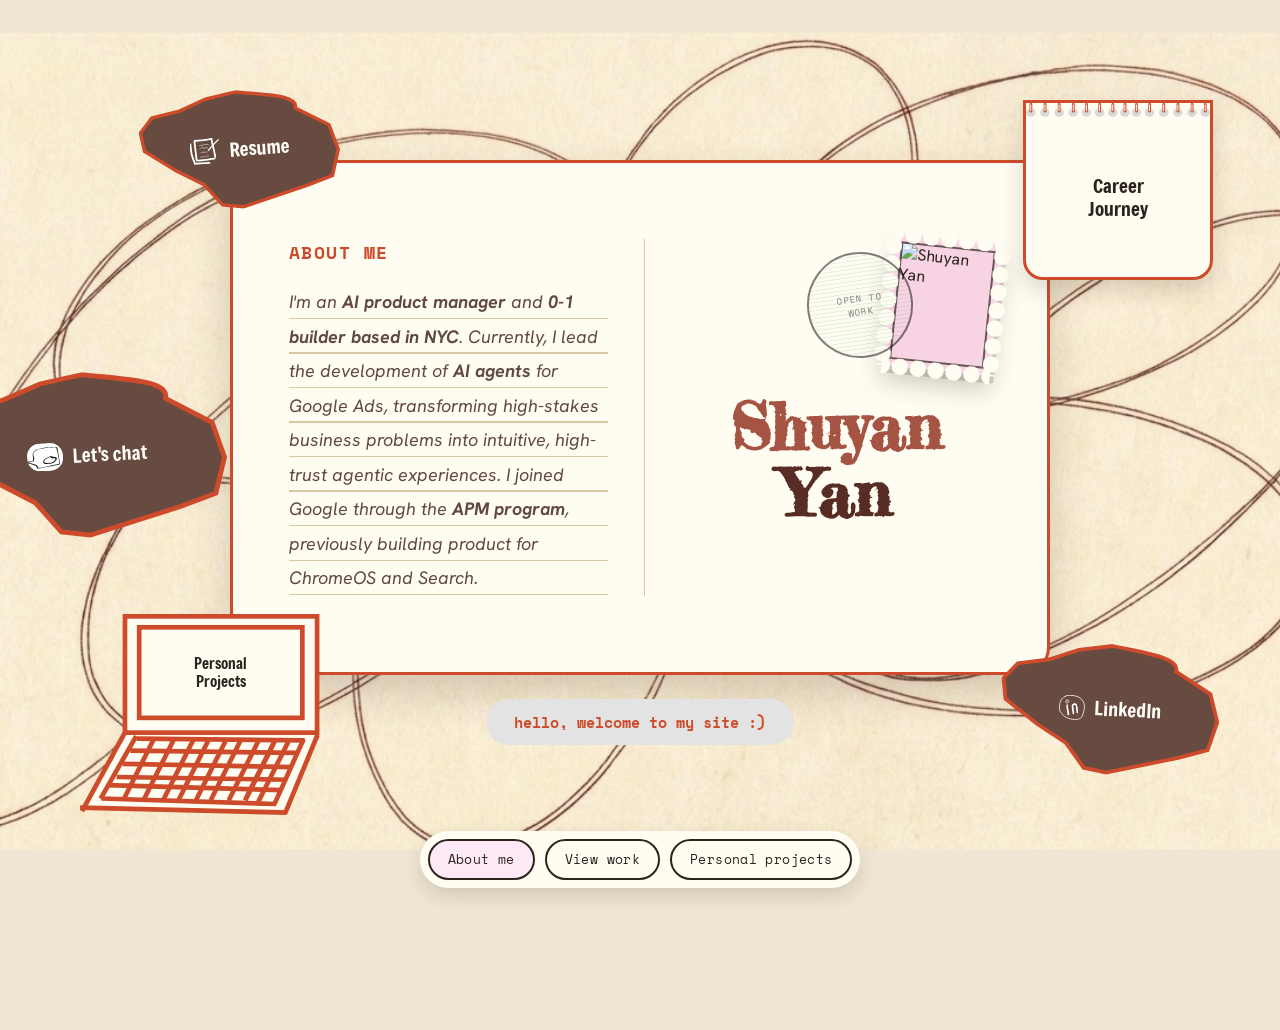
==== commit be8d25ad: "personal projects page redesign, flexible screen issues fixed" ====
--- a/docs/index.html
+++ b/docs/index.html
@@ -96,17 +96,17 @@
 
   <!-- ============ WORK POSTCARD ============ -->
   <section id="view-work" class="postcard-view hidden">
-  <div style="width:100%; max-width:900px; margin:0 auto;">
+  <div style="width:100%; max-width:960px; margin:0 auto;">
     <div class="ds-calendar-card ds-calendar-card--full">
       <img class="ds-calendar-card__strip" src="assets/calendardecor.svg" alt="">
-      <div class="ds-calendar-card__body" style="max-height:calc(100vh - 210px); overflow-y:auto;">
+      <div class="ds-calendar-card__body">
         <h2 style="margin:0 0 10px; font-family:'Space Mono',monospace; font-weight:700; font-size:clamp(24px,3.2vw,32px); letter-spacing:0.04em; color:var(--ds-red);">MY JOURNEYS</h2>
         <div style="border-top:1.5px solid var(--ds-red); margin-bottom:8px;"></div>
 
-        <div style="display:grid; grid-template-columns:110px 1fr; gap:clamp(16px,3vw,32px); padding:22px 0; border-top:1px solid #e6dcc8;">
+        <div class="ds-journey-entry" style="display:grid; grid-template-columns:92px minmax(0,1fr); gap:clamp(16px,3vw,32px); padding:22px 0; border-top:1px solid #e6dcc8;">
           <div style="font-family:'Advent Pro',sans-serif; font-weight:600; font-size:15px; color:#5a5049; letter-spacing:0.02em; padding-top:5px;">2025 — Now</div>
           <div>
-            <h3 style="margin:0 0 4px; font-size:clamp(17px,1.8vw,22px); font-weight:600; color:#2b241d; font-family:'Space Mono',monospace;">Product Manager <span style="color:var(--ds-red); font-weight:600;">| Google Ads</span> <span style="color:#9a8c78; font-weight:400;">| New York</span></h3>
+            <h3 class="ds-journey-title" style="margin:0 0 4px; font-size:clamp(14px,1.5vw,20px); font-weight:600; color:#2b241d; font-family:'Space Mono',monospace; white-space:nowrap;">Product Manager <span style="color:var(--ds-red); font-weight:600;">| Google Ads</span> <span style="color:#9a8c78; font-weight:400;">| New York</span></h3>
             <p style="margin:0; font-size:14.5px; line-height:1.6; color:var(--ds-body-text); max-width:62ch;">Building AI agents that help advertisers understand the effectiveness of their marketing investments — combining reasoning, tools, and human-in-the-loop flows to make measurement clear and trustworthy.</p>
             <div style="margin-top:16px; display:flex; flex-direction:column; gap:8px;">
               <div style="font-family:'Space Mono',monospace; font-size:10.5px; letter-spacing:0.1em; text-transform:uppercase; color:var(--ds-red);">↗ Recent launch &amp; press</div>
@@ -118,15 +118,15 @@
           </div>
         </div>
 
-        <div style="display:grid; grid-template-columns:110px 1fr; gap:clamp(16px,3vw,32px); padding:22px 0; border-top:1px solid #e6dcc8;">
+        <div class="ds-journey-entry" style="display:grid; grid-template-columns:92px minmax(0,1fr); gap:clamp(16px,3vw,32px); padding:22px 0; border-top:1px solid #e6dcc8;">
           <div style="font-family:'Advent Pro',sans-serif; font-weight:600; font-size:15px; color:#5a5049; letter-spacing:0.02em; padding-top:5px;">2024 — 2025</div>
           <div>
-            <h3 style="margin: 0 0 4px; font-size: clamp(17px,1.8vw,22px); font-weight: 600; color: #2b241d; font-family: 'Space Mono',monospace;">Associate Product Manager <span style="color:var(--ds-red); font-weight:600;">| Google Search</span> <span style="color:#9a8c78; font-weight:400;">| Bay Area</span></h3>
+            <h3 class="ds-journey-title" style="margin: 0 0 4px; font-size: clamp(14px,1.5vw,20px); font-weight: 600; color: #2b241d; font-family: 'Space Mono',monospace; white-space:nowrap;">Associate Product Manager <span style="color:var(--ds-red); font-weight:600;">| Google Search</span> <span style="color:#9a8c78; font-weight:400;">| Bay Area</span></h3>
             <p style="margin:0; font-size:14.5px; line-height:1.6; color:var(--ds-body-text); max-width:62ch;">Enhanced Visual & Recipe Search via LLMs: Led strategy and execution—from prompt tuning to evaluation to launch—for LLM meal planning and AI-organized search result pages.</p>
           </div>
         </div>
 
-        <div style="display:grid; grid-template-columns:110px 1fr; gap:clamp(16px,3vw,32px); padding:22px 0; border-top:1px solid #e6dcc8;">
+        <div class="ds-journey-entry" style="display:grid; grid-template-columns:92px minmax(0,1fr); gap:clamp(16px,3vw,32px); padding:22px 0; border-top:1px solid #e6dcc8;">
           <div style="font-family:'Advent Pro',sans-serif; font-weight:600; font-size:15px; color:#5a5049; letter-spacing:0.02em; padding-top:5px;">Earlier</div>
           <div>
             <h3 style="margin:0 0 12px; font-size:clamp(17px,1.8vw,22px); font-weight:600; color:#2b241d; font-family:'Space Mono',monospace;">Internships</h3>
@@ -139,7 +139,7 @@
           </div>
         </div>
 
-        <div style="display:grid; grid-template-columns:110px 1fr; gap:clamp(16px,3vw,32px); padding:22px 0 0; border-top:1px solid #e6dcc8;">
+        <div class="ds-journey-entry" style="display:grid; grid-template-columns:92px minmax(0,1fr); gap:clamp(16px,3vw,32px); padding:22px 0 0; border-top:1px solid #e6dcc8;">
           <div style="font-family:'Advent Pro',sans-serif; font-weight:600; font-size:15px; color:var(--ds-red); letter-spacing:0.02em; padding-top:5px;">Education</div>
           <div>
             <h3 style="margin:0 0 4px; font-size:clamp(17px,1.8vw,22px); font-weight:600; color:#2b241d; font-family:'Space Mono',monospace;">Pomona College <span style="color:var(--ds-red); font-weight:600;">| Bachelor's Degree</span></h3>
@@ -153,129 +153,37 @@
 
   <!-- ============ PERSONAL PROJECTS POSTCARD ============ -->
   <section id="view-projects" class="postcard-view hidden">
-  <div style="width:100%; max-width:1080px; margin:0 auto;">
-    <div class="ds-intro-card" style="display:block; padding:0; overflow:hidden;">
-      <div style="padding:clamp(30px,5vw,56px);">
-        <div style="display:inline-block; background:var(--ds-grey); border-radius:100px; padding:14px 28px; margin-bottom:28px;">
-          <h2 style="margin:0; font-family:'Space Mono',monospace; font-weight:700; font-size:clamp(18px,2.2vw,24px); letter-spacing:0.04em; color:var(--ds-red);">MY PERSONAL PROJECTS</h2>
-        </div>
-        <div style="display:flex; flex-wrap:wrap; justify-content:center; align-items:flex-start; gap:clamp(18px,2.4vw,28px); padding:14px 0 8px;">
-
-          <div onclick="openProject('health')" class="stamp-card" style="--rot:-6deg; position:relative; width:172px; margin-top:0; cursor:pointer;">
-            <div style="display:flex; flex-direction:column; align-items:flex-end; gap:2px; padding-right:8px; margin-bottom:-2px;">
-              <span style="font-family:'Space Mono',monospace; font-size:10px; letter-spacing:0.1em; text-transform:uppercase; color:#2b241d; opacity:0.8;">Health</span>
-              <svg width="18" height="26" viewBox="0 0 18 26" fill="none" style="opacity:0.5;"><path d="M9 1 C 13 8, 11 17, 6 24" stroke="#2b241d" stroke-width="1.4" stroke-linecap="round"/><path d="M2 18 L6 24 L11 19" stroke="#2b241d" stroke-width="1.4" stroke-linecap="round" stroke-linejoin="round" fill="none"/></svg>
-            </div>
-            <div style="position:relative;">
-              <div style="position:absolute; top:-8px; left:-10px; width:148px; aspect-ratio:0.82; background:#fff; padding:5px; border-radius:2px; box-shadow:0 10px 18px rgba(43,36,29,0.22); transform:rotate(9deg); z-index:0;">
-                <img src="assets/personal-projects-screenshots/health-journal-history.png" alt="" style="width:100%; height:100%; object-fit:cover; object-position:top; border-radius:1px; display:block;">
-              </div>
-              <div style="position:relative; aspect-ratio:0.84; background-color:#604A3E; padding:12px; box-shadow:0 16px 28px rgba(43,36,29,0.24); border-radius:2px; z-index:1;">
-                <img src="assets/personal-projects-screenshots/health-journal-home.png" alt="" style="position:absolute; inset:12px; width:calc(100% - 24px); height:calc(100% - 24px); object-fit:cover; object-position:top; border-radius:1px;">
-                <div style="position:absolute; inset:11px; border:1.5px solid #2b241d; opacity:0.55; pointer-events:none;"></div>
-                <div style="position:absolute; top:-7px; left:0; right:0; height:14px; background-image:radial-gradient(circle at center, #FFFCF2 6.5px, transparent 7px); background-size:16px 14px; background-repeat:repeat-x; background-position:center;"></div>
-                <div style="position:absolute; bottom:-7px; left:0; right:0; height:14px; background-image:radial-gradient(circle at center, #FFFCF2 6.5px, transparent 7px); background-size:16px 14px; background-repeat:repeat-x; background-position:center;"></div>
-                <div style="position:absolute; top:0; bottom:0; left:-7px; width:14px; background-image:radial-gradient(circle at center, #FFFCF2 6.5px, transparent 7px); background-size:14px 16px; background-repeat:repeat-y; background-position:center;"></div>
-                <div style="position:absolute; top:0; bottom:0; right:-7px; width:14px; background-image:radial-gradient(circle at center, #FFFCF2 6.5px, transparent 7px); background-size:14px 16px; background-repeat:repeat-y; background-position:center;"></div>
-              </div>
-            </div>
-            <div style="display:flex; flex-direction:column; align-items:flex-start; gap:2px; padding-left:10px; margin-top:-2px;">
-              <svg width="18" height="26" viewBox="0 0 18 26" fill="none" style="opacity:0.5;"><path d="M9 25 C 5 18, 7 9, 12 2" stroke="#2b241d" stroke-width="1.4" stroke-linecap="round"/><path d="M7 7 L12 2 L15 8" stroke="#2b241d" stroke-width="1.4" stroke-linecap="round" stroke-linejoin="round" fill="none"/></svg>
-              <span style="font-family:'Space Mono',monospace; font-size:10px; letter-spacing:0.1em; text-transform:uppercase; color:#2b241d; opacity:0.8;">Shipped</span>
-            </div>
-            <div style="text-align:center; margin-top:6px;">
-              <div style="font-family:'Space Mono',monospace; font-weight:600; font-size:12.5px; color:#2b241d;">Health Journal</div>
-              <div style="font-family:'Space Mono',monospace; font-size:9.5px; color:#9a8c78; margin-top:2px;">Personal · LLM</div>
-            </div>
-          </div>
-
-          <div onclick="openProject('ordering')" class="stamp-card" style="--rot:-3deg; position:relative; width:172px; margin-top:2px; cursor:pointer;">
-            <div style="display:flex; flex-direction:column; align-items:flex-end; gap:2px; padding-right:8px; margin-bottom:-2px;">
-              <span style="font-family:'Space Mono',monospace; font-size:10px; letter-spacing:0.1em; text-transform:uppercase; color:#2b241d; opacity:0.8;">Dine</span>
-              <svg width="18" height="26" viewBox="0 0 18 26" fill="none" style="opacity:0.5;"><path d="M9 1 C 13 8, 11 17, 6 24" stroke="#2b241d" stroke-width="1.4" stroke-linecap="round"/><path d="M2 18 L6 24 L11 19" stroke="#2b241d" stroke-width="1.4" stroke-linecap="round" stroke-linejoin="round" fill="none"/></svg>
-            </div>
-            <div style="position:relative; aspect-ratio:0.84; background-color:#604A3E; padding:12px; box-shadow:0 16px 28px rgba(43,36,29,0.24); border-radius:2px;">
-              <img src="assets/personal-projects-screenshots/ordering-app-1.png" alt="" style="position:absolute; inset:12px; width:calc(100% - 24px); height:calc(100% - 24px); object-fit:cover; object-position:top; border-radius:1px;">
-              <div style="position:absolute; inset:11px; border:1.5px solid #2b241d; opacity:0.55; pointer-events:none;"></div>
-              <div style="position:absolute; top:-7px; left:0; right:0; height:14px; background-image:radial-gradient(circle at center, #FFFCF2 6.5px, transparent 7px); background-size:16px 14px; background-repeat:repeat-x; background-position:center;"></div>
-              <div style="position:absolute; bottom:-7px; left:0; right:0; height:14px; background-image:radial-gradient(circle at center, #FFFCF2 6.5px, transparent 7px); background-size:16px 14px; background-repeat:repeat-x; background-position:center;"></div>
-              <div style="position:absolute; top:0; bottom:0; left:-7px; width:14px; background-image:radial-gradient(circle at center, #FFFCF2 6.5px, transparent 7px); background-size:14px 16px; background-repeat:repeat-y; background-position:center;"></div>
-              <div style="position:absolute; top:0; bottom:0; right:-7px; width:14px; background-image:radial-gradient(circle at center, #FFFCF2 6.5px, transparent 7px); background-size:14px 16px; background-repeat:repeat-y; background-position:center;"></div>
-            </div>
-            <div style="display:flex; flex-direction:column; align-items:flex-start; gap:2px; padding-left:10px; margin-top:-2px;">
-              <svg width="18" height="26" viewBox="0 0 18 26" fill="none" style="opacity:0.5;"><path d="M9 25 C 5 18, 7 9, 12 2" stroke="#2b241d" stroke-width="1.4" stroke-linecap="round"/><path d="M7 7 L12 2 L15 8" stroke="#2b241d" stroke-width="1.4" stroke-linecap="round" stroke-linejoin="round" fill="none"/></svg>
-              <span style="font-family:'Space Mono',monospace; font-size:10px; letter-spacing:0.1em; text-transform:uppercase; color:#2b241d; opacity:0.8;">Shipped</span>
-            </div>
-            <div style="text-align:center; margin-top:6px;">
-              <div style="font-family:'Space Mono',monospace; font-weight:600; font-size:12.5px; color:#2b241d;">Ordering App</div>
-              <div style="font-family:'Space Mono',monospace; font-size:9.5px; color:#9a8c78; margin-top:2px;">Web App</div>
-            </div>
-          </div>
-
-          <div onclick="openProject('music')" class="stamp-card" style="--rot:5deg; position:relative; width:172px; margin-top:16px; cursor:pointer;">
-            <div style="display:flex; flex-direction:column; align-items:flex-end; gap:2px; padding-right:8px; margin-bottom:-2px;">
-              <span style="font-family:'Space Mono',monospace; font-size:10px; letter-spacing:0.1em; text-transform:uppercase; color:#2b241d; opacity:0.8;">Sound</span>
-              <svg width="18" height="26" viewBox="0 0 18 26" fill="none" style="opacity:0.5;"><path d="M9 1 C 13 8, 11 17, 6 24" stroke="#2b241d" stroke-width="1.4" stroke-linecap="round"/><path d="M2 18 L6 24 L11 19" stroke="#2b241d" stroke-width="1.4" stroke-linecap="round" stroke-linejoin="round" fill="none"/></svg>
-            </div>
-            <div style="position:relative; aspect-ratio:0.84; background-color:#604A3E; padding:12px; box-shadow:0 16px 28px rgba(43,36,29,0.24); border-radius:2px;">
-              <img src="assets/personal-projects-screenshots/music-map-1.png" alt="" style="position:absolute; inset:12px; width:calc(100% - 24px); height:calc(100% - 24px); object-fit:cover; object-position:35% top; border-radius:1px;">
-              <div style="position:absolute; inset:11px; border:1.5px solid #2b241d; opacity:0.55; pointer-events:none;"></div>
-              <div style="position:absolute; top:-7px; left:0; right:0; height:14px; background-image:radial-gradient(circle at center, #FFFCF2 6.5px, transparent 7px); background-size:16px 14px; background-repeat:repeat-x; background-position:center;"></div>
-              <div style="position:absolute; bottom:-7px; left:0; right:0; height:14px; background-image:radial-gradient(circle at center, #FFFCF2 6.5px, transparent 7px); background-size:16px 14px; background-repeat:repeat-x; background-position:center;"></div>
-              <div style="position:absolute; top:0; bottom:0; left:-7px; width:14px; background-image:radial-gradient(circle at center, #FFFCF2 6.5px, transparent 7px); background-size:14px 16px; background-repeat:repeat-y; background-position:center;"></div>
-              <div style="position:absolute; top:0; bottom:0; right:-7px; width:14px; background-image:radial-gradient(circle at center, #FFFCF2 6.5px, transparent 7px); background-size:14px 16px; background-repeat:repeat-y; background-position:center;"></div>
-            </div>
-            <div style="display:flex; flex-direction:column; align-items:flex-start; gap:2px; padding-left:10px; margin-top:-2px;">
-              <svg width="18" height="26" viewBox="0 0 18 26" fill="none" style="opacity:0.5;"><path d="M9 25 C 5 18, 7 9, 12 2" stroke="#2b241d" stroke-width="1.4" stroke-linecap="round"/><path d="M7 7 L12 2 L15 8" stroke="#2b241d" stroke-width="1.4" stroke-linecap="round" stroke-linejoin="round" fill="none"/></svg>
-              <span style="font-family:'Space Mono',monospace; font-size:10px; letter-spacing:0.1em; text-transform:uppercase; color:#2b241d; opacity:0.8;">Design/Prototype</span>
-            </div>
-            <div style="text-align:center; margin-top:6px;">
-              <div style="font-family:'Space Mono',monospace; font-weight:600; font-size:12.5px; color:#2b241d;">Music Map</div>
-              <div style="font-family:'Space Mono',monospace; font-size:9.5px; color:#9a8c78; margin-top:2px;">Side project</div>
-            </div>
-          </div>
-
-          <div onclick="openProject('stylist')" class="stamp-card" style="--rot:4deg; position:relative; width:172px; margin-top:20px; cursor:pointer;">
-            <div style="display:flex; flex-direction:column; align-items:flex-end; gap:2px; padding-right:8px; margin-bottom:-2px;">
-              <span style="font-family:'Space Mono',monospace; font-size:10px; letter-spacing:0.1em; text-transform:uppercase; color:#2b241d; opacity:0.8;">Stylist</span>
-              <svg width="18" height="26" viewBox="0 0 18 26" fill="none" style="opacity:0.5;"><path d="M9 1 C 13 8, 11 17, 6 24" stroke="#2b241d" stroke-width="1.4" stroke-linecap="round"/><path d="M2 18 L6 24 L11 19" stroke="#2b241d" stroke-width="1.4" stroke-linecap="round" stroke-linejoin="round" fill="none"/></svg>
-            </div>
-            <div style="position:relative;">
-              <div style="position:absolute; top:-8px; left:-10px; width:148px; aspect-ratio:0.82; background:#fff; padding:5px; border-radius:2px; box-shadow:0 10px 18px rgba(43,36,29,0.22); transform:rotate(-8deg); z-index:0;">
-                <img src="assets/personal-projects-screenshots/ai-stylist-4.png" alt="" style="width:100%; height:100%; object-fit:cover; object-position:top; border-radius:1px; display:block;">
-              </div>
-              <div style="position:relative; aspect-ratio:0.84; background-color:#604A3E; padding:12px; box-shadow:0 16px 28px rgba(43,36,29,0.24); border-radius:2px; z-index:1;">
-                <img src="assets/personal-projects-screenshots/ai-stylist-3.png" alt="" style="position:absolute; inset:12px; width:calc(100% - 24px); height:calc(100% - 24px); object-fit:cover; object-position:top; border-radius:1px;">
-                <div style="position:absolute; inset:11px; border:1.5px solid #2b241d; opacity:0.55; pointer-events:none;"></div>
-                <div style="position:absolute; top:-7px; left:0; right:0; height:14px; background-image:radial-gradient(circle at center, #FFFCF2 6.5px, transparent 7px); background-size:16px 14px; background-repeat:repeat-x; background-position:center;"></div>
-                <div style="position:absolute; bottom:-7px; left:0; right:0; height:14px; background-image:radial-gradient(circle at center, #FFFCF2 6.5px, transparent 7px); background-size:16px 14px; background-repeat:repeat-x; background-position:center;"></div>
-                <div style="position:absolute; top:0; bottom:0; left:-7px; width:14px; background-image:radial-gradient(circle at center, #FFFCF2 6.5px, transparent 7px); background-size:14px 16px; background-repeat:repeat-y; background-position:center;"></div>
-                <div style="position:absolute; top:0; bottom:0; right:-7px; width:14px; background-image:radial-gradient(circle at center, #FFFCF2 6.5px, transparent 7px); background-size:14px 16px; background-repeat:repeat-y; background-position:center;"></div>
-              </div>
-            </div>
-            <div style="display:flex; flex-direction:column; align-items:flex-start; gap:2px; padding-left:10px; margin-top:-2px;">
-              <svg width="18" height="26" viewBox="0 0 18 26" fill="none" style="opacity:0.5;"><path d="M9 25 C 5 18, 7 9, 12 2" stroke="#2b241d" stroke-width="1.4" stroke-linecap="round"/><path d="M7 7 L12 2 L15 8" stroke="#2b241d" stroke-width="1.4" stroke-linecap="round" stroke-linejoin="round" fill="none"/></svg>
-              <span style="font-family:'Space Mono',monospace; font-size:10px; letter-spacing:0.1em; text-transform:uppercase; color:#2b241d; opacity:0.8;">WIP</span>
-            </div>
-            <div style="text-align:center; margin-top:6px;">
-              <div style="font-family:'Space Mono',monospace; font-weight:600; font-size:12.5px; color:#2b241d;">AI Stylist</div>
-              <div style="font-family:'Space Mono',monospace; font-size:9.5px; color:#9a8c78; margin-top:2px;">Personal · AI</div>
-            </div>
-          </div>
-
-        </div>
-
-        <div style="display:flex; justify-content:space-between; gap:12px; margin-top:clamp(28px,4vh,40px); padding-top:20px; border-top:1.5px dashed #e6dcc8;">
-          <a onclick="goTo('about')" style="cursor:pointer; font-family:'Space Mono',monospace; font-size:12.5px; letter-spacing:0.03em; text-decoration:none; color:#2b241d;">← About me</a>
-          <a onclick="goTo('work')" style="cursor:pointer; font-family:'Space Mono',monospace; font-size:12.5px; letter-spacing:0.03em; text-decoration:none; color:#2b241d;">← Where I've worked</a>
-        </div>
-      </div>
-    </div>
+  <div style="width:100%; max-width:1080px; margin:0 auto; padding:20px 16px 40px;">
+
+    <div style="display:inline-block; background:var(--ds-grey); border-radius:100px; padding:14px 28px; margin-bottom:32px;">
+      <h2 style="margin:0; font-family:'Space Mono',monospace; font-weight:700; font-size:clamp(18px,2.2vw,24px); letter-spacing:0.04em; color:var(--ds-red);">MY PERSONAL PROJECTS</h2>
+    </div>
+
+    <div style="display:flex; flex-wrap:wrap; align-items:flex-start; gap:28px;">
+
+      <div onclick="openProject('health')" class="ds-project-box" style="width:500px;">
+        <img src="assets/personal-projects-screenshots/healthjournal.gif" alt="Health Journal">
+      </div>
+
+      <div onclick="openProject('ordering')" class="ds-project-box" style="width:550px; margin-top:60px;">
+        <img src="assets/personal-projects-screenshots/ordering-customer.gif" alt="Ordering App">
+      </div>
+
+      <div onclick="openProject('music')" class="ds-project-box" style="width:600px; margin-top:64px;">
+        <img src="assets/personal-projects-screenshots/music-map-1.png" alt="Music Map">
+      </div>
+
+      <div onclick="openProject('stylist')" class="ds-project-box" style="width:190px; margin-top:40px;">
+        <img src="assets/personal-projects-screenshots/ai-stylist-2.png" alt="AI Stylist">
+      </div>
+
+    </div>
+
   </div>
   </section>
 
   <!-- IN-FLOW NAV — reserves its own space, never overlaps card content -->
-  <div style="position:static; display:flex; gap:10px; background:rgba(234,230,221,0.85); backdrop-filter:blur(6px); padding:8px; border-radius:100px; margin-top:36px; box-shadow:0 8px 20px rgba(43,36,29,0.15);">
+  <div style="position:static; display:flex; gap:10px; background:#FFFCF2; backdrop-filter:blur(6px); padding:8px; border-radius:100px; margin-top:36px; box-shadow:0 8px 20px rgba(43,36,29,0.15);">
     <button id="nav-about" class="nav-btn active" onclick="goTo('about')">About me</button>
     <button id="nav-work" class="nav-btn" onclick="goTo('work')">View work</button>
     <button id="nav-projects" class="nav-btn" onclick="goTo('projects')">Personal projects</button>
--- a/docs/css/style.css
+++ b/docs/css/style.css
@@ -4,7 +4,7 @@
 body {
   margin: 0;
   overflow-x: hidden;
-  background: #fbebd1 url("../assets/personal_website_bg_image_cropped.png") center / cover no-repeat fixed;
+  background: #efe6d3 url("../assets/personal_website_bg_image.png") center / cover no-repeat fixed;
   color: #2b241d;
   font-family: 'Hanken Grotesk', system-ui, sans-serif;
   -webkit-font-smoothing: antialiased;
@@ -34,6 +34,7 @@
 .view-root.transitioning { opacity: 0; transform: translateY(10px); }
 
 .postcard-view.hidden { display: none; }
+.postcard-view { min-width: 0; max-width: 100%; }
 .hidden { display: none; }
 
 /* Contact buttons (chat / linkedin / résumé) */
--- a/docs/css/design-system.css
+++ b/docs/css/design-system.css
@@ -4,7 +4,9 @@
    CalendarCard, LaptopButton, IrregularAction.
    ============================================================ */
 
-.ds-about-wrap, .ds-about-wrap *, .ds-about-wrap *::before, .ds-about-wrap *::after {
+.ds-about-wrap, .ds-about-wrap *, .ds-about-wrap *::before, .ds-about-wrap *::after,
+.ds-calendar-card, .ds-calendar-card *, .ds-calendar-card *::before, .ds-calendar-card *::after,
+.ds-intro-card, .ds-intro-card *, .ds-intro-card *::before, .ds-intro-card *::after {
   box-sizing: border-box;
 }
 
@@ -181,7 +183,7 @@
 }
 .ds-calendar-card--full {
   width: 100%;
-  max-width: 800px;
+  max-width: 960px;
 }
 .ds-calendar-card--full .ds-calendar-card__body {
   padding: clamp(20px, 3vw, 36px);
@@ -251,6 +253,22 @@
   color: #fffdf6;
 }
 
+/* ---------- Personal Projects — free-form preview boxes ---------- */
+.ds-project-box {
+  box-sizing: border-box;
+  cursor: pointer;
+  display: block;
+  max-width: 100%;
+  border: 3px solid var(--ds-red);
+  border-radius: 20px;
+  overflow: hidden;
+  box-shadow: 0 16px 32px rgba(43, 36, 29, 0.22);
+  background: var(--ds-offwhite);
+  transition: transform 0.2s ease;
+}
+.ds-project-box:hover { transform: translateY(-4px); }
+.ds-project-box img { display: block; width: 100%; height: auto; }
+
 /* ============================================================
    PAGE LAYOUT — About Me
    ============================================================ */
@@ -307,10 +325,24 @@
 @media (max-width: 900px) {
   .ds-about-wrap { padding: 60px 24px 100px; }
   .ds-about-resume, .ds-about-calendar, .ds-about-chat, .ds-about-laptop, .ds-about-linkedin {
-    position: static;
+    position: relative;
+    top: auto; left: auto; right: auto; bottom: auto;
     display: inline-block;
     margin: 8px;
   }
   .ds-intro-card__grid { grid-template-columns: 1fr; }
   .ds-intro-card__left { border-right: none; padding-right: 0; border-bottom: 1.5px solid rgba(205,75,43,0.35); padding-bottom: 20px; margin-bottom: 20px; }
 }
+
+/* ============================================================
+   PAGE LAYOUT — Career Journey (responsive)
+   ============================================================ */
+@media (max-width: 640px) {
+  .ds-journey-entry {
+    grid-template-columns: 1fr !important;
+    gap: 6px !important;
+  }
+  .ds-journey-title {
+    white-space: normal !important;
+  }
+}
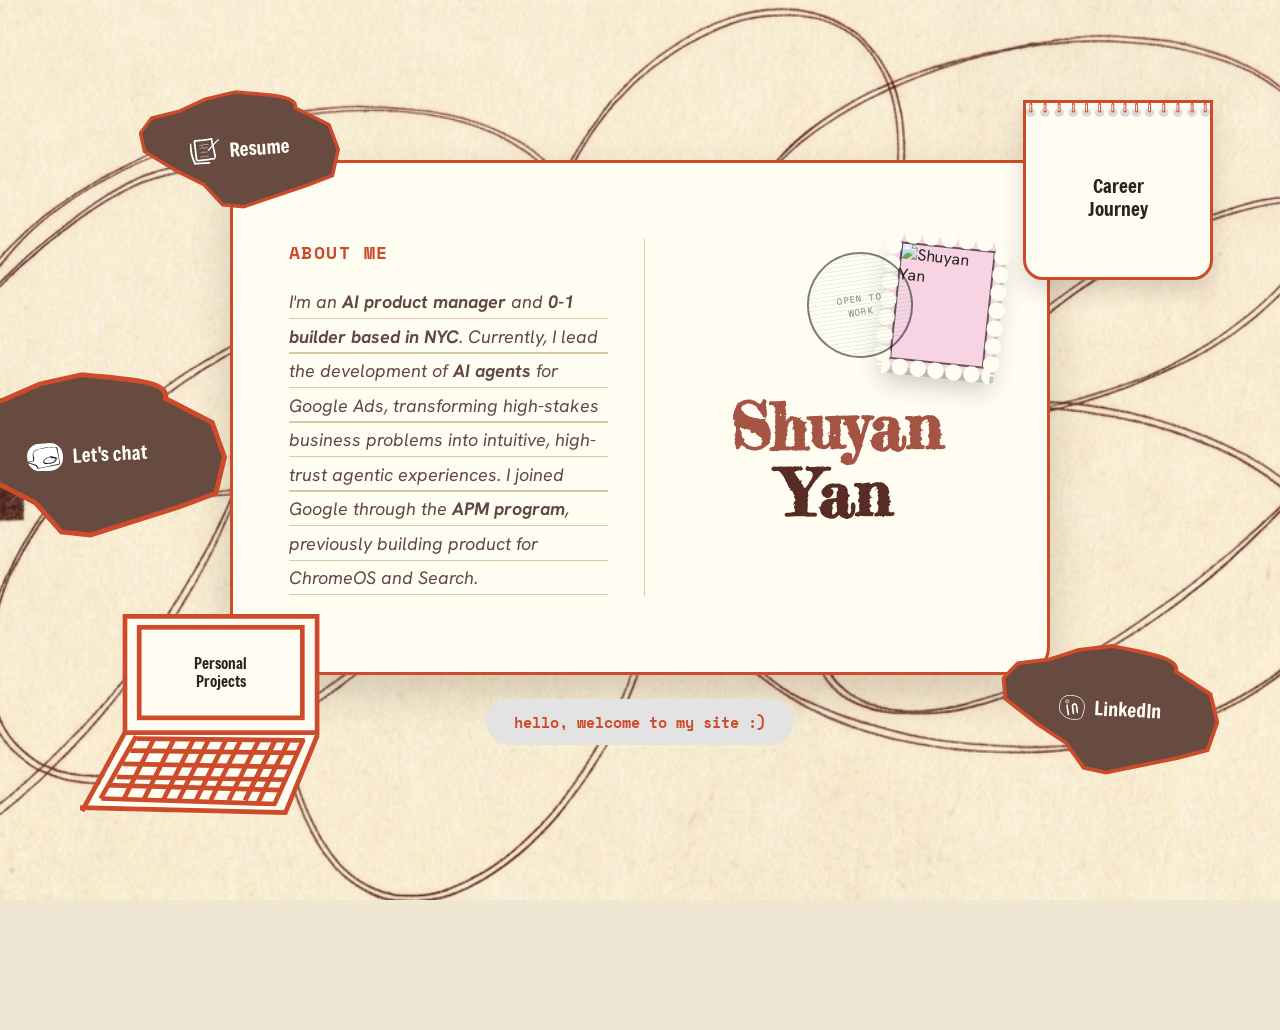
==== commit f08912cf: "personal projects page revamp, fixed background, nav buttons issues" ====
--- a/docs/index.html
+++ b/docs/index.html
@@ -153,28 +153,56 @@
 
   <!-- ============ PERSONAL PROJECTS POSTCARD ============ -->
   <section id="view-projects" class="postcard-view hidden">
-  <div style="width:100%; max-width:1080px; margin:0 auto; padding:20px 16px 40px;">
+  <div style="box-sizing:border-box; width:100%; max-width:1112px; margin:0 auto; padding:20px 16px 40px;">
 
     <div style="display:inline-block; background:var(--ds-grey); border-radius:100px; padding:14px 28px; margin-bottom:32px;">
       <h2 style="margin:0; font-family:'Space Mono',monospace; font-weight:700; font-size:clamp(18px,2.2vw,24px); letter-spacing:0.04em; color:var(--ds-red);">MY PERSONAL PROJECTS</h2>
     </div>
 
-    <div style="display:flex; flex-wrap:wrap; align-items:flex-start; gap:28px;">
-
-      <div onclick="openProject('health')" class="ds-project-box" style="width:500px;">
-        <img src="assets/personal-projects-screenshots/healthjournal.gif" alt="Health Journal">
-      </div>
-
-      <div onclick="openProject('ordering')" class="ds-project-box" style="width:550px; margin-top:60px;">
-        <img src="assets/personal-projects-screenshots/ordering-customer.gif" alt="Ordering App">
-      </div>
-
-      <div onclick="openProject('music')" class="ds-project-box" style="width:600px; margin-top:64px;">
-        <img src="assets/personal-projects-screenshots/music-map-1.png" alt="Music Map">
-      </div>
-
-      <div onclick="openProject('stylist')" class="ds-project-box" style="width:190px; margin-top:40px;">
-        <img src="assets/personal-projects-screenshots/ai-stylist-2.png" alt="AI Stylist">
+    <div class="ds-projects-masonry">
+
+      <div onclick="openProject('health')" class="ds-project-box ds-project-box--offwhite ds-project-box--w-lg">
+        <div class="ds-project-box__media">
+          <img src="assets/personal-projects-screenshots/healthjournal.gif" alt="Health Journal">
+        </div>
+        <div class="ds-project-box__body">
+          <span class="ds-project-box__tag ds-project-box__tag--teal">Health AI</span>
+          <p class="ds-project-box__desc">An AI-assisted health journal that captures your daily symptoms and remembers your recurring triggers over time. It surfaces possible patterns and correlations, turning vague feelings into trackable signals—so you walk into every doctor visit prepared.</p>
+          <p class="ds-project-box__note">Built from 0-1, inspired by personal expereince</p>
+        </div>
+      </div>
+
+      <div onclick="openProject('ordering')" class="ds-project-box ds-project-box--brown ds-project-box--w-xl">
+        <div class="ds-project-box__media">
+          <img src="assets/personal-projects-screenshots/ordering-customer.gif" alt="Ordering App">
+        </div>
+        <div class="ds-project-box__body">
+          <span class="ds-project-box__tag ds-project-box__tag--mustard">Online Ordering - Web App</span>
+          <p class="ds-project-box__desc"> A 2 interface web app that reduces wait time for customers to get a drink, allowing customer-side online ordering and vendor side order tracking & management</p>
+          <p class="ds-project-box__note">Founded the project from 0-1, built, tested, shipped, and used by 100+ daily customers</p>
+        </div>
+      </div>
+
+      <div onclick="openProject('music')" class="ds-project-box ds-project-box--red ds-project-box--w-xxl">
+        <div class="ds-project-box__media">
+          <img src="assets/personal-projects-screenshots/music-map-1.png" alt="Music Map">
+        </div>
+        <div class="ds-project-box__body">
+          <span class="ds-project-box__tag ds-project-box__tag--purple">Social app</span>
+          <p class="ds-project-box__desc"> a social space for people to share music related to locations that hold special meanings to them.</p>
+          <p class="ds-project-box__note"> Designed, prototyped, tested</p>
+        </div>
+      </div>
+
+      <div onclick="openProject('stylist')" class="ds-project-box ds-project-box--offwhite ds-project-box--w-sm">
+        <div class="ds-project-box__media">
+          <img src="assets/personal-projects-screenshots/ai-stylist-2.png" alt="AI Stylist">
+        </div>
+        <div class="ds-project-box__body">
+          <span class="ds-project-box__tag ds-project-box__tag--pink">Fashion AI</span>
+          <p class="ds-project-box__desc">AI stylist that picks a daily outfit for you based on your own wardrobe.</p>
+          <p class="ds-project-box__note">Still working in process of prompt tuning, building and testing </p>
+        </div>
       </div>
 
     </div>
@@ -183,7 +211,7 @@
   </section>
 
   <!-- IN-FLOW NAV — reserves its own space, never overlaps card content -->
-  <div style="position:static; display:flex; gap:10px; background:#FFFCF2; backdrop-filter:blur(6px); padding:8px; border-radius:100px; margin-top:36px; box-shadow:0 8px 20px rgba(43,36,29,0.15);">
+  <div id="in-flow-nav" style="position:static; display:flex; gap:10px; background:#FFFCF2; backdrop-filter:blur(6px); padding:8px; border-radius:100px; margin-top:36px; box-shadow:0 8px 20px rgba(43,36,29,0.15);">
     <button id="nav-about" class="nav-btn active" onclick="goTo('about')">About me</button>
     <button id="nav-work" class="nav-btn" onclick="goTo('work')">View work</button>
     <button id="nav-projects" class="nav-btn" onclick="goTo('projects')">Personal projects</button>
--- a/docs/css/style.css
+++ b/docs/css/style.css
@@ -4,7 +4,7 @@
 body {
   margin: 0;
   overflow-x: hidden;
-  background: #efe6d3 url("../assets/personal_website_bg_image.png") center / cover no-repeat fixed;
+  background: #efe6d3 url("../assets/personal_website_bg_image_cropped.png") center / cover no-repeat fixed;
   color: #2b241d;
   font-family: 'Hanken Grotesk', system-ui, sans-serif;
   -webkit-font-smoothing: antialiased;
@@ -56,12 +56,10 @@
 /* In-flow nav */
 .nav-btn {
   font-family: 'Space Mono', monospace; font-size: 12.5px; letter-spacing: 0.03em;
-  border: 2px solid #2b241d; cursor: pointer; padding: 9px 18px; border-radius: 100px;
+  border: 2px solid  #FFFCF2; cursor: pointer; padding: 9px 18px; border-radius: 100px;
   background: transparent; color: #2b241d;
 }
-#nav-about.active { background: #ffe9f6; }
-#nav-work.active { background: #e8f5d0; }
-#nav-projects.active { background: #e4f0ff; }
+.nav-btn.active { background: #604A3E; color: #FFFCF2; }
 
 /* Project detail modal */
 .modal-backdrop { display: flex; }
--- a/docs/css/design-system.css
+++ b/docs/css/design-system.css
@@ -268,6 +268,65 @@
 }
 .ds-project-box:hover { transform: translateY(-4px); }
 .ds-project-box img { display: block; width: 100%; height: auto; }
+
+.ds-project-box--offwhite { background: var(--ds-offwhite); color: #2b241d; border-color: var(--ds-red); }
+.ds-project-box--brown { background: var(--ds-brown); color: var(--ds-offwhite); border-color: var(--ds-red); }
+.ds-project-box--red { background: var(--ds-red); color: var(--ds-offwhite); border-color: var(--ds-red); }
+
+.ds-project-box__media { position: relative; }
+.ds-project-box__body { padding: 18px 20px 22px; }
+.ds-project-box__desc {
+  margin: 0;
+  font-family: 'Hanken Grotesk', sans-serif;
+  font-weight: 500;
+  font-size: 14.5px;
+  line-height: 1.55;
+}
+.ds-project-box__note {
+  margin: 12px 0 0;
+  font-family: 'Advent Pro', sans-serif;
+  font-style: italic;
+  font-weight: 600;
+  font-size: 14.5px;
+  line-height: 1.5;
+  opacity: 0.75;
+}
+.ds-project-box__tag {
+  display: inline-block;
+  margin-bottom: 12px;
+  font-family: 'Space Mono', monospace;
+  font-weight: 700;
+  font-size: 10.5px;
+  letter-spacing: 0.08em;
+  text-transform: uppercase;
+  color: #fffdf6;
+  padding: 6px 12px;
+  border-radius: 100px;
+  box-shadow: 0 4px 10px rgba(43, 36, 29, 0.2);
+}
+.ds-project-box__tag--teal { background: #2B9B65; }
+.ds-project-box__tag--mustard { background: #E8A33D; color: #2b241d; }
+.ds-project-box__tag--purple { background: #604A3E; }
+.ds-project-box__tag--pink { background: #CD4B2B; }
+
+/* ---------- Personal Projects — masonry layout ---------- */
+.ds-projects-masonry {
+  display: flex;
+  flex-wrap: wrap;
+  align-items: flex-start;
+  gap: clamp(18px, 3vw, 28px);
+}
+.ds-project-box--w-lg  { width: clamp(260px, 40vw, 500px); }
+.ds-project-box--w-xl  { width: clamp(260px, 44vw, 550px); margin-top: clamp(0px, 6vw, 60px); }
+.ds-project-box--w-xxl { width: clamp(260px, 48vw, 600px); margin-top: clamp(0px, 6.4vw, 64px); }
+.ds-project-box--w-sm  { width: clamp(160px, 20vw, 190px); margin-top: clamp(0px, 4vw, 40px); }
+
+@media (max-width: 640px) {
+  .ds-project-box--w-lg, .ds-project-box--w-xl, .ds-project-box--w-xxl, .ds-project-box--w-sm {
+    width: 100%;
+    margin-top: 0;
+  }
+}
 
 /* ============================================================
    PAGE LAYOUT — About Me
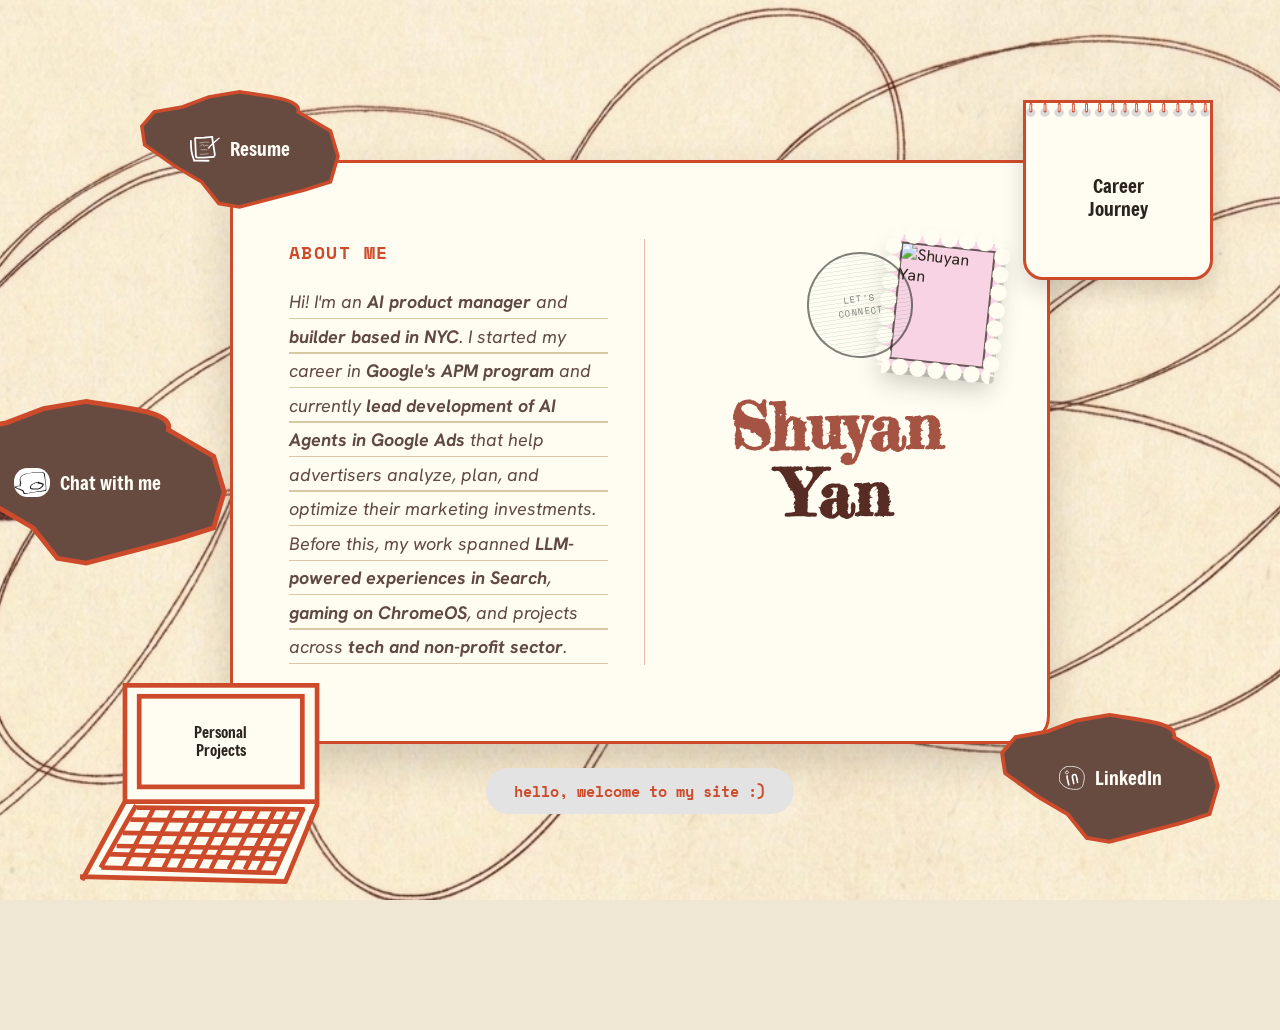
==== commit be965caa: "Add favicons" ====
--- a/docs/index.html
+++ b/docs/index.html
@@ -4,6 +4,11 @@
 <meta charset="utf-8">
 <meta name="viewport" content="width=device-width, initial-scale=1">
 <title>Shuyan Yan — Product Manager, Builder, Artist</title>
+<link rel="icon" type="image/png" href="favicon/favicon-96x96.png" sizes="96x96" />
+<link rel="icon" type="image/svg+xml" href="favicon/favicon.svg" />
+<link rel="shortcut icon" href="favicon/favicon.ico" />
+<link rel="apple-touch-icon" sizes="180x180" href="favicon/apple-touch-icon.png" />
+<link rel="manifest" href="favicon/site.webmanifest" />
 <link rel="preconnect" href="https://fonts.googleapis.com">
 <link rel="preconnect" href="https://fonts.gstatic.com" crossorigin="">
 <link href="https://fonts.googleapis.com/css2?family=Advent+Pro:wght@400;600;700&family=Fredericka+the+Great&family=Freeman&family=Instrument+Serif:ital@0;1&family=Hanken+Grotesk:wght@400;500;600;700&family=Pacifico&family=Space+Mono:wght@400;700&display=swap" rel="stylesheet">
@@ -19,7 +24,7 @@
   <div class="ds-about-wrap">
 
     <!-- Resume -->
-    <a href="assets/Shuyan%20Yan%20Resume%20(AI%20PM).pdf" download class="ds-irregular ds-about-resume" style="transform:rotate(-4deg); width:200px;">
+    <a href="assets/Shuyan%20Yan%20Resume%20(AI%20PM).pdf" download class="ds-irregular ds-about-resume ds-postcard-anim ds-postcard-hover" style="--rot:-4deg; width:200px;">
       <img class="ds-irregular__shape" src="assets/irregularshapes.svg" alt="">
       <span class="ds-irregular__content">
         <img class="ds-irregular__icon" src="assets/Resumeicon.svg" alt="">
@@ -28,7 +33,7 @@
     </a>
 
     <!-- Career Journey (calendar) -->
-    <a onclick="goTo('work')" class="ds-calendar-card ds-calendar-card--nav ds-about-calendar">
+    <a onclick="goTo('work')" class="ds-calendar-card ds-calendar-card--nav ds-about-calendar ds-postcard-anim ds-postcard-hover">
       <img class="ds-calendar-card__strip" src="assets/calendardecor.svg" alt="">
       <span class="ds-calendar-card__body">
         <p class="ds-calendar-card__label">Career<br>Journey</p>
@@ -36,22 +41,22 @@
     </a>
 
     <!-- Let's chat -->
-    <a href="mailto:shuyanyan28@gmail.com?subject=Let's%20chat" class="ds-irregular ds-about-chat" style="transform:rotate(-3deg); width:280px;">
+    <a href="mailto:shuyanyan28@gmail.com?subject=Let's%20chat" class="ds-irregular ds-about-chat ds-postcard-anim ds-postcard-hover" style="--rot:-3deg; width:280px;">
       <img class="ds-irregular__shape" src="assets/irregularshapes.svg" alt="">
       <span class="ds-irregular__content">
         <img class="ds-irregular__icon" src="assets/chatlogo.svg" alt="" style="width:36px;">
-        <span class="ds-irregular__label">Let's chat</span>
+        <span class="ds-irregular__label">Chat with me</span>
       </span>
     </a>
 
     <!-- Personal Projects (laptop) -->
-    <a onclick="goTo('projects')" class="ds-laptop-btn ds-about-laptop">
+    <a onclick="goTo('projects')" class="ds-laptop-btn ds-about-laptop ds-postcard-anim ds-postcard-hover">
       <img src="assets/laptopicon.svg" alt="">
       <span class="ds-laptop-btn__label">Personal<br>Projects</span>
     </a>
 
     <!-- LinkedIn -->
-    <a href="https://www.linkedin.com/in/shuyan-yan" target="_blank" rel="noopener" class="ds-irregular ds-about-linkedin" style="transform:rotate(3deg); width:220px;">
+    <a href="https://www.linkedin.com/in/shuyan-yan" target="_blank" rel="noopener" class="ds-irregular ds-about-linkedin ds-postcard-anim ds-postcard-hover" style="--rot:3deg; width:220px;">
       <img class="ds-irregular__shape" src="assets/irregularshapes.svg" alt="">
       <span class="ds-irregular__content">
         <img class="ds-irregular__icon" src="assets/linkedinlogo.svg" alt="" style="width:26px;">
@@ -60,19 +65,19 @@
     </a>
 
     <!-- Main intro card -->
-    <div class="ds-intro-card ds-about-main">
+    <div class="ds-intro-card ds-about-main ds-postcard-anim">
       <div class="ds-intro-card__grid">
         <div class="ds-intro-card__left">
           <p class="ds-intro-card__subtitle">ABOUT ME</p>
           <div class="ds-intro-card__body-wrap">
-            <p class="ds-intro-card__body">I'm an <strong>AI product manager</strong> and <strong>0-1 builder based in NYC</strong>. Currently, I lead the development of <strong>AI agents</strong> for Google Ads, transforming high-stakes business problems into intuitive, high-trust agentic experiences. I joined Google through the <strong>APM program</strong>, previously building product for ChromeOS and Search.</p>
+            <p class="ds-intro-card__body"> Hi! I'm an <strong>AI product manager</strong> and <strong>builder based in NYC</strong>. I started my career in <strong> Google's APM program </strong> and currently <strong>lead development of AI Agents in Google Ads</strong> that help advertisers analyze, plan, and optimize their marketing investments. Before this, my work spanned <strong>LLM-powered experiences in Search</strong>,<strong> gaming on ChromeOS</strong>, and projects across <strong> tech and non-profit sector</strong>. </p>
           </div>
         </div>
         <div class="ds-intro-card__right" style="justify-content:flex-start;">
           <div style="position:relative; width:109px; height:132px; align-self:flex-end; margin-right:-6px;">
             <div style="position:absolute; top:13px; left:-81px; width:106px; height:106px; border-radius:50%; border:2px solid #484a47; opacity:0.7; mix-blend-mode:multiply; transform:rotate(-8deg); display:flex; flex-direction:column; align-items:center; justify-content:center; background:repeating-linear-gradient(0deg, transparent 0 3px, rgba(43,155,101,0.16) 3px 4px); z-index:2;">
-              <span style="font-family:'Space Mono',monospace; font-size:9px; letter-spacing:0.05em; color:#484a47;">OPEN TO</span>
-              <span style="font-family:'Space Mono',monospace; font-size:9px; letter-spacing:0.05em; color:#484a47;">WORK</span>
+              <span style="font-family:'Space Mono',monospace; font-size:9px; letter-spacing:0.05em; color:#484a47;">LET'S</span>
+              <span style="font-family:'Space Mono',monospace; font-size:9px; letter-spacing:0.05em; color:#484a47;">CONNECT</span>
             </div>
             <div style="position:relative; z-index:1; width:109px; height:132px; background-color:#f7d3e3; padding:8px; border-radius:3px; transform:rotate(6deg); box-shadow:4px 7px 0 rgba(43,36,29,0.18), 0 14px 24px rgba(43,36,29,0.24);">
               <img src="assets/avatar.jpg" alt="Shuyan Yan" style="position:absolute; inset:8px; width:calc(100% - 16px); height:calc(100% - 16px); object-fit:cover; border-radius:2px;">
@@ -89,7 +94,7 @@
     </div>
 
     <!-- Callout pill -->
-    <div class="ds-about-callout"><span class="ds-callout-pill"><b>hello, welcome to my site :)</b></span></div>
+    <div class="ds-about-callout ds-postcard-anim"><span class="ds-callout-pill"><b>hello, welcome to my site :)</b></span></div>
 
   </div>
   </section>
@@ -100,14 +105,14 @@
     <div class="ds-calendar-card ds-calendar-card--full">
       <img class="ds-calendar-card__strip" src="assets/calendardecor.svg" alt="">
       <div class="ds-calendar-card__body">
-        <h2 style="margin:0 0 10px; font-family:'Space Mono',monospace; font-weight:700; font-size:clamp(24px,3.2vw,32px); letter-spacing:0.04em; color:var(--ds-red);">MY JOURNEYS</h2>
+        <h2 style="margin:0 0 10px; font-family:'Space Mono',monospace; font-weight:700; font-size:clamp(24px,3.2vw,32px); letter-spacing:0.04em; color:var(--ds-red);">MY JOURNEY</h2>
         <div style="border-top:1.5px solid var(--ds-red); margin-bottom:8px;"></div>
 
-        <div class="ds-journey-entry" style="display:grid; grid-template-columns:92px minmax(0,1fr); gap:clamp(16px,3vw,32px); padding:22px 0; border-top:1px solid #e6dcc8;">
+        <div class="ds-journey-entry" style="display:grid; grid-template-columns:92px minmax(0,1fr); gap:clamp(16px,3vw,32px); padding:22px 0;">
           <div style="font-family:'Advent Pro',sans-serif; font-weight:600; font-size:15px; color:#5a5049; letter-spacing:0.02em; padding-top:5px;">2025 — Now</div>
           <div>
             <h3 class="ds-journey-title" style="margin:0 0 4px; font-size:clamp(14px,1.5vw,20px); font-weight:600; color:#2b241d; font-family:'Space Mono',monospace; white-space:nowrap;">Product Manager <span style="color:var(--ds-red); font-weight:600;">| Google Ads</span> <span style="color:#9a8c78; font-weight:400;">| New York</span></h3>
-            <p style="margin:0; font-size:14.5px; line-height:1.6; color:var(--ds-body-text); max-width:62ch;">Building AI agents that help advertisers understand the effectiveness of their marketing investments — combining reasoning, tools, and human-in-the-loop flows to make measurement clear and trustworthy.</p>
+            <p style="margin:0; font-size:14.5px; line-height:1.6; color:var(--ds-body-text); max-width:62ch;">Building AI agents that help advertisers understand the effectiveness of their marketing investments — combining reasoning, tools, and human-in-the-loop flows to make Ads measurement clear and trustworthy.</p>
             <div style="margin-top:16px; display:flex; flex-direction:column; gap:8px;">
               <div style="font-family:'Space Mono',monospace; font-size:10.5px; letter-spacing:0.1em; text-transform:uppercase; color:var(--ds-red);">↗ Recent launch &amp; press</div>
               <a href="https://blog.google/products/ads-commerce/ask-advisor/" target="_blank" rel="noopener" class="press-link" style="display:flex; flex-direction:column; gap:6px; max-width:360px; padding:13px 15px; background:#FBF2D4; border:1px solid var(--ds-red); border-radius:14px; text-decoration:none;">
@@ -122,14 +127,14 @@
           <div style="font-family:'Advent Pro',sans-serif; font-weight:600; font-size:15px; color:#5a5049; letter-spacing:0.02em; padding-top:5px;">2024 — 2025</div>
           <div>
             <h3 class="ds-journey-title" style="margin: 0 0 4px; font-size: clamp(14px,1.5vw,20px); font-weight: 600; color: #2b241d; font-family: 'Space Mono',monospace; white-space:nowrap;">Associate Product Manager <span style="color:var(--ds-red); font-weight:600;">| Google Search</span> <span style="color:#9a8c78; font-weight:400;">| Bay Area</span></h3>
-            <p style="margin:0; font-size:14.5px; line-height:1.6; color:var(--ds-body-text); max-width:62ch;">Enhanced Visual & Recipe Search via LLMs: Led strategy and execution—from prompt tuning to evaluation to launch—for LLM meal planning and AI-organized search result pages.</p>
+            <p style="margin:0; font-size:14.5px; line-height:1.6; color:var(--ds-body-text); max-width:62ch;">Enhanced Visual & Recipe Search via LLMs: Led end-to-end strategy and execution—from prompt tuning and evaluation to launch—for LLM-based meal planning and AI-curated search results optimized for recipe and visual discovery.</p>
           </div>
         </div>
 
         <div class="ds-journey-entry" style="display:grid; grid-template-columns:92px minmax(0,1fr); gap:clamp(16px,3vw,32px); padding:22px 0; border-top:1px solid #e6dcc8;">
           <div style="font-family:'Advent Pro',sans-serif; font-weight:600; font-size:15px; color:#5a5049; letter-spacing:0.02em; padding-top:5px;">Earlier</div>
           <div>
-            <h3 style="margin:0 0 12px; font-size:clamp(17px,1.8vw,22px); font-weight:600; color:#2b241d; font-family:'Space Mono',monospace;">Internships</h3>
+            <h3 style="margin:0 0 12px; font-size:clamp(14px,1.5vw,20px); font-weight:600; color:#2b241d; font-family:'Space Mono',monospace;">Internships</h3>
             <div style="display:flex; flex-wrap:wrap; gap:8px;">
               <span style="font-family:'Space Mono',monospace; font-size:12px; color:#000000; border:1px solid var(--ds-red); padding:7px 13px; border-radius:100px; background: #FBF2D4;;">Google ChromeOS</span>
               <span style="font-family:'Space Mono',monospace; font-size:12px; color:#000000; background: #FBF2D4; border:1px solid var(--ds-red); padding:7px 13px; border-radius:100px;">Microsoft</span>
@@ -140,10 +145,10 @@
         </div>
 
         <div class="ds-journey-entry" style="display:grid; grid-template-columns:92px minmax(0,1fr); gap:clamp(16px,3vw,32px); padding:22px 0 0; border-top:1px solid #e6dcc8;">
-          <div style="font-family:'Advent Pro',sans-serif; font-weight:600; font-size:15px; color:var(--ds-red); letter-spacing:0.02em; padding-top:5px;">Education</div>
-          <div>
-            <h3 style="margin:0 0 4px; font-size:clamp(17px,1.8vw,22px); font-weight:600; color:#2b241d; font-family:'Space Mono',monospace;">Pomona College <span style="color:var(--ds-red); font-weight:600;">| Bachelor's Degree</span></h3>
-            <p style="margin:0; font-size:14.5px; line-height:1.6; color:var(--ds-body-text); max-width:62ch;">Computer Science & Economics<br>Cum Laude</p>
+          <div style="font-family:'Advent Pro',sans-serif; font-weight:600; font-size:15px; color:#5a5049; letter-spacing:0.02em; padding-top:5px;">May 2024</div>
+          <div>
+            <h3 style="margin:0 0 4px; font-size:clamp(14px,1.5vw,20px); font-weight:600; color:#2b241d; font-family:'Space Mono',monospace;">Pomona College <span style="color:var(--ds-red); font-weight:600;">|B.A. in Computer Science</span></h3>
+            <p style="margin:0; font-size:14.5px; line-height:1.6; color:var(--ds-body-text); max-width:62ch;"> <strong> Relevant coursework</strong>: Algorithms, HCI, Computational Design, Computer Systems, Data Structures<br> <strong> Honors</strong>: Cum Laude, Pomona College Scholar</p>
           </div>
        
       </div>
@@ -155,42 +160,43 @@
   <section id="view-projects" class="postcard-view hidden">
   <div style="box-sizing:border-box; width:100%; max-width:1112px; margin:0 auto; padding:20px 16px 40px;">
 
-    <div style="display:inline-block; background:var(--ds-grey); border-radius:100px; padding:14px 28px; margin-bottom:32px;">
+    <div style="display:inline-block; background:var(--ds-grey); border-radius:28px; padding:14px 28px; margin-bottom:32px;">
       <h2 style="margin:0; font-family:'Space Mono',monospace; font-weight:700; font-size:clamp(18px,2.2vw,24px); letter-spacing:0.04em; color:var(--ds-red);">MY PERSONAL PROJECTS</h2>
+      <p style="margin:8px 0 0; max-width:640px; font-family:'Space Mono',monospace; font-size:16px; line-height:1.3; color:#604A3E;">An archive of personal creativity, entrepreneurship, experimenting, and building across digital and physical forms.</p>
     </div>
 
     <div class="ds-projects-masonry">
 
       <div onclick="openProject('health')" class="ds-project-box ds-project-box--offwhite ds-project-box--w-lg">
         <div class="ds-project-box__media">
-          <img src="assets/personal-projects-screenshots/healthjournal.gif" alt="Health Journal">
+          <img src="https://github.com/shuyan1128/Personal-Website/releases/download/project-assets-v1/health-assistant.gif" alt="Health Journal">
         </div>
         <div class="ds-project-box__body">
           <span class="ds-project-box__tag ds-project-box__tag--teal">Health AI</span>
-          <p class="ds-project-box__desc">An AI-assisted health journal that captures your daily symptoms and remembers your recurring triggers over time. It surfaces possible patterns and correlations, turning vague feelings into trackable signals—so you walk into every doctor visit prepared.</p>
-          <p class="ds-project-box__note">Built from 0-1, inspired by personal expereince</p>
+          <p class="ds-project-box__desc">An AI-assisted health journal that captures your daily symptoms and remembers your recurring triggers over time. It surfaces possible patterns and correlations, turning vague feelings into trackable signals.</p>
+          <p class="ds-project-box__note">I built this app using the Claude API to help people manage recurring, low-grade symptoms—especially those tied to highly personal, daily-lifestyle related triggers. </p>
         </div>
       </div>
 
       <div onclick="openProject('ordering')" class="ds-project-box ds-project-box--brown ds-project-box--w-xl">
         <div class="ds-project-box__media">
-          <img src="assets/personal-projects-screenshots/ordering-customer.gif" alt="Ordering App">
-        </div>
-        <div class="ds-project-box__body">
-          <span class="ds-project-box__tag ds-project-box__tag--mustard">Online Ordering - Web App</span>
-          <p class="ds-project-box__desc"> A 2 interface web app that reduces wait time for customers to get a drink, allowing customer-side online ordering and vendor side order tracking & management</p>
-          <p class="ds-project-box__note">Founded the project from 0-1, built, tested, shipped, and used by 100+ daily customers</p>
+          <img src="https://github.com/shuyan1128/Personal-Website/releases/download/project-assets-v1/m-and-h.gif" alt="Ordering App">
+        </div>
+        <div class="ds-project-box__body">
+          <span class="ds-project-box__tag ds-project-hebox__tag--mustard">Online Ordering - Web App</span>
+          <p class="ds-project-box__desc"> A 2 interface web app that allows customer-side online ordering and vendor side order tracking & management. </p>
+          <p class="ds-project-box__note">Noticed long wait times at the campus boba shop, I led a team of 5 to build this app from 0 to 1 — successfully used by the vendor and 100+ daily customers.</p>
         </div>
       </div>
 
       <div onclick="openProject('music')" class="ds-project-box ds-project-box--red ds-project-box--w-xxl">
         <div class="ds-project-box__media">
-          <img src="assets/personal-projects-screenshots/music-map-1.png" alt="Music Map">
+          <img src="https://github.com/shuyan1128/Personal-Website/releases/download/project-assets-v1/music-map.gif" alt="Music Map">
         </div>
         <div class="ds-project-box__body">
           <span class="ds-project-box__tag ds-project-box__tag--purple">Social app</span>
-          <p class="ds-project-box__desc"> a social space for people to share music related to locations that hold special meanings to them.</p>
-          <p class="ds-project-box__note"> Designed, prototyped, tested</p>
+          <p class="ds-project-box__desc"> Music map is a social space for people to share music related to locations that hold special meanings to them.</p>
+          <p class="ds-project-box__note"> With a group of friends, we designed and built this app to reimagine the way people share and discover music. </p>
         </div>
       </div>
 
@@ -201,7 +207,27 @@
         <div class="ds-project-box__body">
           <span class="ds-project-box__tag ds-project-box__tag--pink">Fashion AI</span>
           <p class="ds-project-box__desc">AI stylist that picks a daily outfit for you based on your own wardrobe.</p>
-          <p class="ds-project-box__note">Still working in process of prompt tuning, building and testing </p>
+          <p class="ds-project-box__note">Working in progress... </p>
+        </div>
+      </div>
+
+      <div class="ds-project-box ds-project-box--static ds-project-box--offwhite ds-project-box--w-sm">
+        <div class="ds-project-box__media">
+          <img src="https://github.com/shuyan1128/Personal-Website/releases/download/project-assets-v1/lasercut.gif" alt="Laser-cut Jewelry Stand">
+        </div>
+        <div class="ds-project-box__body">
+          <span class="ds-project-box__tag ds-project-box__tag--olive">Laser-cut</span>
+          <p class="ds-project-box__desc">A little everyday creativity. I made this laser-cut jewelry stand to organize my daily pieces. The press-fit design means no tools or glue—just a simple, modular setup I can rebuild in different shapes.</p>
+        </div>
+      </div>
+
+      <div class="ds-project-box ds-project-box--static ds-project-box--offwhite ds-project-box--w-lg">
+        <div class="ds-project-box__media">
+          <img src="https://github.com/shuyan1128/Personal-Website/releases/download/project-assets-v1/personal-mixtape.gif" alt="Personal Mixtape">
+        </div>
+        <div class="ds-project-box__body">
+          <span class="ds-project-box__tag ds-project-box__tag--sage">Music / Personal creativity</span>
+          <p class="ds-project-box__desc">This physical mixtape, 飘, is a personal archive of my post-college years, designed and crafted entirely from scratch. From the visual layout, print-making, to the song curation & remixing, and CD burning, every detail was handmade.</p>
         </div>
       </div>
 
@@ -224,6 +250,10 @@
       <div style="padding:clamp(30px,5vw,44px) clamp(26px,6vw,48px) clamp(26px,4vw,36px); text-align:center;">
         <div id="modal-wip-note" style="font-family:'Space Mono',monospace; font-size:12px; letter-spacing:0.04em; color:#b5613a; margin-bottom:10px;"></div>
         <h2 id="modal-title" style="margin:0 0 16px; font-family:'Space Mono',monospace; font-weight:600; font-size:clamp(22px,4vw,28px); line-height:1.15; color:#2b241d;"></h2>
+        <div style="display:flex; flex-direction:row; flex-wrap:wrap; justify-content:center; gap:10px; margin-bottom:26px;">
+          <a id="modal-app-link" href="#" target="_blank" rel="noopener" class="app-link" style="display:flex; align-items:center; justify-content:center; gap:8px; font-family:'Space Mono',monospace; font-size:13px; letter-spacing:0.03em; text-decoration:none; color:#fffdf6; background:#2b241d; padding:13px 18px; border-radius:100px; transition:transform .15s ease; white-space:nowrap;">↗ View app</a>
+          <a id="modal-github-link" href="#" target="_blank" rel="noopener" class="github-link" style="display:flex; align-items:center; justify-content:center; gap:8px; font-family:'Space Mono',monospace; font-size:13px; letter-spacing:0.03em; text-decoration:none; color:#2b241d; background:transparent; border:1.5px solid #2b241d; padding:12px 18px; border-radius:100px; transition:transform .15s ease; white-space:nowrap;">⌥ GitHub</a>
+        </div>
         <div id="modal-preview-wrap" style="display:flex; justify-content:center; margin-bottom:26px;">
           <div style="background:#f3ecd8; border:3px dashed #2b241d; border-radius:8px; padding:10px; transform:rotate(-1.5deg); box-shadow:3px 6px 0 rgba(43,36,29,0.15); width:100%; max-width:340px;">
             <img id="modal-preview" src="" alt="" style="display:block; width:100%; aspect-ratio:1; object-fit:cover; border-radius:3px;">
@@ -234,10 +264,6 @@
         <ul id="modal-bullets" style="margin:0 0 28px; padding:0; list-style:none; display:flex; flex-direction:column; gap:9px; text-align:left;"></ul>
         <div id="modal-gallery" style="margin:6px 0 22px;"></div>
         <div id="modal-media" style="margin:6px 0 22px; display:flex; flex-direction:column; gap:24px;"></div>
-        <div style="display:flex; flex-direction:column; gap:10px;">
-          <a id="modal-app-link" href="#" target="_blank" rel="noopener" class="app-link" style="display:flex; align-items:center; justify-content:center; gap:8px; font-family:'Space Mono',monospace; font-size:13px; letter-spacing:0.03em; text-decoration:none; color:#fffdf6; background:#2b241d; padding:13px 18px; border-radius:100px; transition:transform .15s ease;">↗ View app</a>
-          <a id="modal-github-link" href="#" target="_blank" rel="noopener" class="github-link" style="display:flex; align-items:center; justify-content:center; gap:8px; font-family:'Space Mono',monospace; font-size:13px; letter-spacing:0.03em; text-decoration:none; color:#2b241d; background:transparent; border:1.5px solid #2b241d; padding:12px 18px; border-radius:100px; transition:transform .15s ease;">⌥ GitHub</a>
-        </div>
       </div>
     </div>
   </div>
